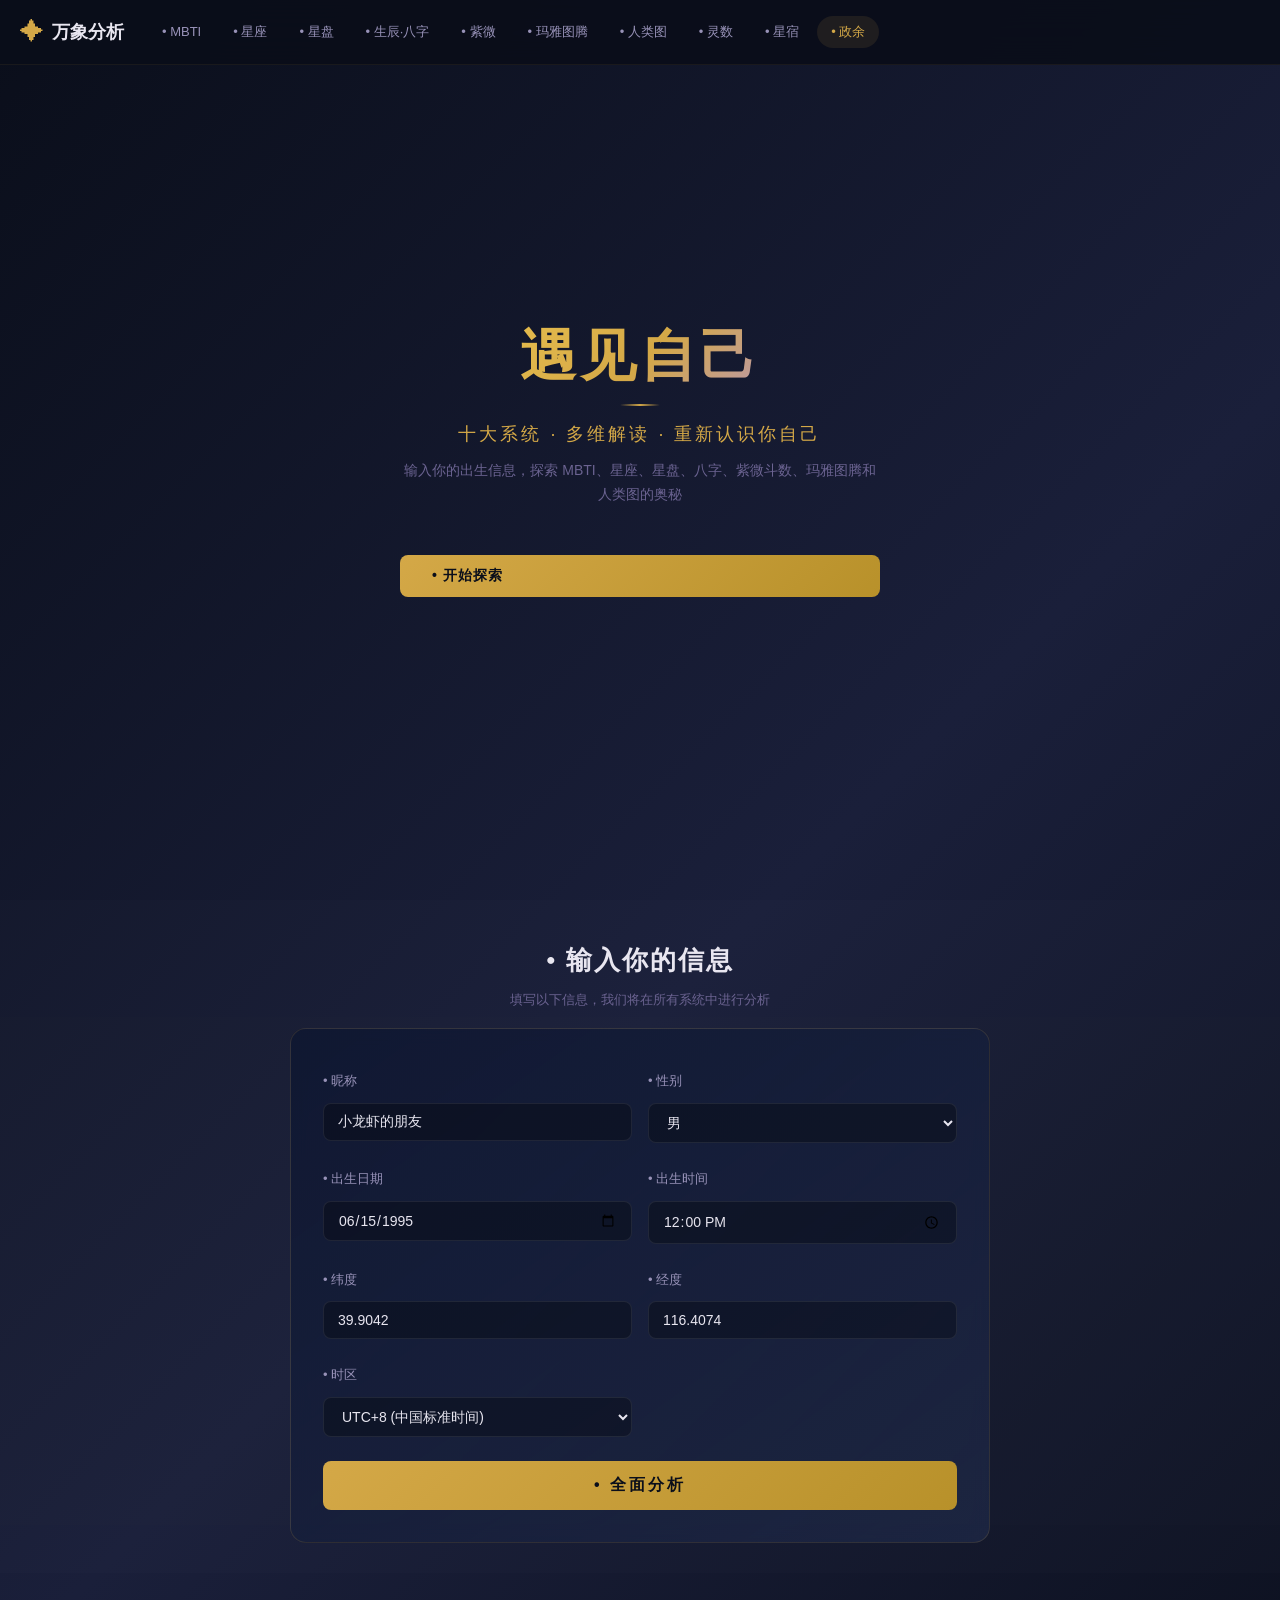
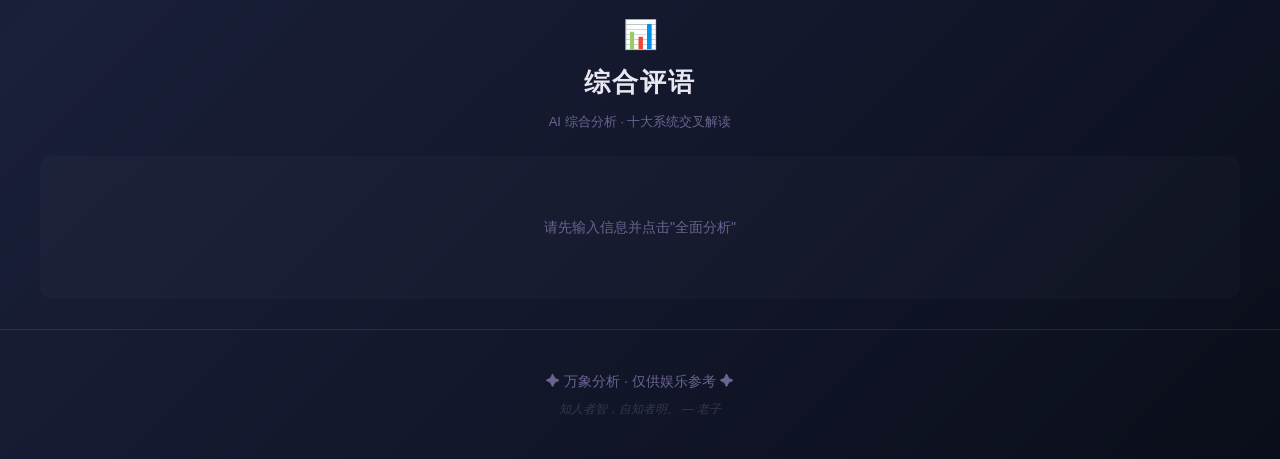
==== index.html @ 97f05d33 "fix: ziwei engine - correct an-xing algorithm with ming palace + element bureau" ====
<!DOCTYPE html>
<html lang="zh-CN">
<head>
<meta charset="UTF-8">
<meta name="viewport" content="width=device-width, initial-scale=1.0, maximum-scale=1.0, user-scalable=no">
<title>万象分析 · 测试</title>
<style>
* { margin:0; padding:0; box-sizing:border-box; }
body { background:#0a0a1a; color:#e0d5c5; font-family:sans-serif; }
h1 { color:#daa520; margin-bottom:20px; }
form { background:rgba(255,255,255,0.05); border:1px solid rgba(255,255,255,0.1); padding:30px; border-radius:12px; }
label { display:block; margin:10px 0 5px; color:#aaa; font-size:13px; }
input, select { width:100%; padding:10px; background:rgba(0,0,0,0.3); border:1px solid rgba(255,255,255,0.15); border-radius:6px; color:#e0d5c5; font-size:14px; }
button { width:100%; padding:12px; background:#daa520; color:#0a0a1a; border:none; border-radius:6px; font-size:16px; font-weight:bold; cursor:pointer; margin-top:20px; }
button:hover { background:#e6b830; }
#output { margin-top:30px; width:400px; }
.card { background:rgba(255,255,255,0.05); border:1px solid rgba(255,255,255,0.1); padding:20px; border-radius:12px; margin-bottom:12px; }
.card h3 { color:#daa520; margin-bottom:8px; }
.card p { color:#ccc; font-size:14px; line-height:1.6; }
</style>
<style>
/* ======================================
   万象分析 · Life Discovery Hub
   星际主题 · CSS
   ====================================== */

/* ----- 基础重置 & 变量 ----- */
:root {
  --bg-deep: #0a0e1a;
  --bg-card: rgba(15, 23, 49, 0.85);
  --bg-card-hover: rgba(20, 30, 60, 0.95);
  --text-primary: #e8e6f0;
  --text-secondary: #9892b8;
  --text-muted: #6b6391;
  --accent-gold: #d4a847;
  --accent-gold-glow: #f0c850;
  --accent-blue: #4a7cf7;
  --accent-purple: #8b5cf6;
  --accent-teal: #06d6a0;
  --accent-pink: #ef476f;
  --gradient-main: linear-gradient(135deg, #0a0e1a 0%, #1a1f3a 50%, #0a0e1a 100%);
  --gradient-card: linear-gradient(145deg, rgba(15,23,49,0.9), rgba(30,40,70,0.8));
  --glass-border: 1px solid rgba(212,168,71,0.15);
  --glass-shadow: 0 8px 32px rgba(0,0,0,0.4);
  --radius: 16px;
  --radius-sm: 8px;
  --transition: all 0.3s ease;
}
* { margin: 0; padding: 0; box-sizing: border-box; }
html { scroll-behavior: smooth; }
body {
  font-family: 'Noto Sans SC', sans-serif;
  background: var(--gradient-main);
  color: var(--text-primary);
  min-height: 100vh;
  line-height: 1.6;
  overflow-x: hidden;
}
h1,h2,h3,h4 { font-family: 'Noto Serif SC', serif; }
a { color: var(--accent-gold); text-decoration: none; transition: var(--transition); }
a:hover { color: var(--accent-gold-glow); }

/* ----- 星空背景 ----- */
#stars-bg {
  position: fixed; top: 0; left: 0; width: 100%; height: 100%;
  background-image:
    radial-gradient(1px 1px at 10% 20%, rgba(255,255,255,0.6), transparent),
    radial-gradient(1px 1px at 30% 60%, rgba(255,255,255,0.4), transparent),
    radial-gradient(1.5px 1.5px at 50% 10%, rgba(255,255,255,0.7), transparent),
    radial-gradient(1px 1px at 70% 40%, rgba(255,255,255,0.5), transparent),
    radial-gradient(1px 1px at 90% 80%, rgba(255,255,255,0.6), transparent),
    radial-gradient(1.5px 1.5px at 5% 90%, rgba(255,255,255,0.3), transparent),
    radial-gradient(1px 1px at 45% 70%, rgba(255,255,255,0.4), transparent),
    radial-gradient(1px 1px at 80% 15%, rgba(255,255,255,0.5), transparent),
    radial-gradient(0.8px 0.8px at 25% 85%, rgba(255,255,255,0.4), transparent),
    radial-gradient(0.8px 0.8px at 65% 50%, rgba(255,255,255,0.3), transparent),
    radial-gradient(1.2px 1.2px at 15% 40%, rgba(255,255,255,0.5), transparent),
    radial-gradient(1px 1px at 55% 30%, rgba(255,255,255,0.4), transparent),
    radial-gradient(0.8px 0.8px at 35% 55%, rgba(212,168,71,0.3), transparent),
    radial-gradient(1px 1px at 75% 75%, rgba(138,92,246,0.2), transparent),
    radial-gradient(1.5px 1.5px at 95% 5%, rgba(74,124,247,0.3), transparent);
  pointer-events: none; z-index: 0;
}

/* ----- 头部导航 ----- */
#header {
  position: fixed; top: 0; left: 0; right: 0; z-index: 1000;
  background: rgba(10,14,26,0.92);
  backdrop-filter: blur(16px); -webkit-backdrop-filter: blur(16px);
  border-bottom: 1px solid rgba(212,168,71,0.08);
  transition: var(--transition);
}
.header-inner {
  max-width: 1400px; margin: 0 auto; padding: 0 20px;
  display: flex; align-items: center; height: 64px;
  gap: 24px;
}
.logo { display: flex; align-items: center; gap: 8px; flex-shrink: 0; }
.logo-icon { font-size: 24px; color: var(--accent-gold); }
.logo-text { font-family: 'Noto Serif SC', serif; font-size: 18px; font-weight: 700; }

#main-nav { display: flex; gap: 4px; overflow-x: auto; flex: 1; scrollbar-width: none; }
#main-nav::-webkit-scrollbar { display: none; }
.nav-link {
  padding: 6px 14px; border-radius: 20px; font-size: 13px; font-weight: 500;
  white-space: nowrap; color: var(--text-secondary); transition: var(--transition); position: relative;
}
.nav-link i { margin-right: 4px; font-size: 12px; }
.nav-link:hover, .nav-link.active {
  color: var(--accent-gold); background: rgba(212,168,71,0.1);
}

#menu-toggle { display: none; background: none; border: none; color: var(--text-primary); font-size: 20px; cursor: pointer; }

/* ----- 通用区块 ----- */
.section {
  padding: 40px 20px 30px; position: relative; z-index: 1;
  width: 100%;
}
.section:nth-child(even) { background: rgba(255,255,255,0.01); }
.section-inner {
  max-width: 1400px; margin: 0 auto;
  padding: 0 20px;
}
.section-title {
  font-size: 26px; text-align: center; margin-bottom: 8px;
  color: var(--text-primary); letter-spacing: 2px; font-weight: 700;
}
.section-desc {
  text-align: center; color: var(--text-muted); font-size: 13px; margin-bottom: 18px;
}
.system-header { text-align: center; margin-bottom: 24px; }
.system-icon { font-size: 28px; display: block; margin-bottom: 4px; }

/* ----- 英雄区 ----- */
#hero {
  min-height: 100vh; display: flex; align-items: center; justify-content: center;
  position: relative; z-index: 1; padding: 100px 20px 80px;
}
.hero-content { text-align: center; max-width: 640px; }
.hero-title {
  font-size: clamp(32px, 6vw, 56px); font-weight: 800; letter-spacing: 4px;
  background: linear-gradient(135deg, #f0c850, #d4a847, #a78bfa);
  -webkit-background-clip: text; -webkit-text-fill-color: transparent;
  background-clip: text; margin-bottom: 12px; line-height: 1.2;
}
.hero-title::after {
  content: ''; display: block; width: 40px; height: 2px;
  background: linear-gradient(90deg, transparent, var(--accent-gold), transparent);
  margin: 14px auto; border-radius: 2px;
}
.hero-subtitle { font-size: clamp(14px, 2vw, 18px); color: var(--accent-gold); margin-bottom: 10px; letter-spacing: 3px; }
.hero-desc { color: var(--text-muted); font-size: 14px; margin-bottom: 28px; line-height: 1.7; max-width: 480px; margin-left: auto; margin-right: auto; }
.btn-hero {
  display: inline-flex; align-items: center; gap: 8px;
  padding: 12px 32px; border-radius: 8px;
  background: linear-gradient(135deg, var(--accent-gold), #b8912a);
  color: #0a0e1a; font-weight: 600; font-size: 14px; border: none; cursor: pointer;
  transition: all 0.25s ease; letter-spacing: 1px;
}
.btn-hero:hover { transform: translateY(-1px); box-shadow: 0 6px 20px rgba(212,168,71,0.3); }

/* ----- 表单 ----- */
.master-form {
  background: var(--gradient-card); backdrop-filter: blur(8px); -webkit-backdrop-filter: blur(8px);
  border: var(--glass-border); border-radius: var(--radius);
  padding: 32px; max-width: 700px; margin: 0 auto;
}
.form-row { display: grid; grid-template-columns: 1fr 1fr; gap: 16px; margin-bottom: 16px; }
.form-group { display: flex; flex-direction: column; gap: 6px; }
.form-group label { font-size: 13px; color: var(--text-secondary); font-weight: 500; }
.form-group label i { width: 18px; color: var(--accent-gold); }
.form-group input, .form-group select {
  padding: 10px 14px; border-radius: var(--radius-sm);
  background: rgba(0,0,0,0.3); border: 1px solid rgba(255,255,255,0.08);
  color: var(--text-primary); font-size: 14px; font-family: inherit;
  transition: var(--transition);
}
.form-group input:focus, .form-group select:focus {
  outline: none; border-color: var(--accent-gold); box-shadow: 0 0 12px rgba(212,168,71,0.15);
}
.form-group input::placeholder { color: var(--text-muted); }
.btn-submit {
  width: 100%; padding: 14px; margin-top: 8px;
  background: linear-gradient(135deg, var(--accent-gold), #b8912a);
  color: #0a0e1a; font-weight: 700; font-size: 16px; letter-spacing: 3px;
  border: none; border-radius: var(--radius-sm); cursor: pointer;
  transition: var(--transition);
}
.btn-submit:hover { transform: translateY(-2px); box-shadow: 0 8px 24px rgba(212,168,71,0.3); }

/* ----- 系统区块通用 ----- */
.system-section { display: none; }
.system-section.active { display: block; animation: fadeIn 0.6s ease; }
@keyframes fadeIn { from { opacity: 0; transform: translateY(20px); } to { opacity: 1; transform: translateY(0); } }

/* ----- 结果卡片 ----- */
.result-grid, .result-container {
  display: grid; gap: 10px;
  grid-template-columns: repeat(auto-fit, minmax(180px, 1fr));
  align-items: start;
}
.result-card {
  background: linear-gradient(145deg, rgba(18,25,50,0.9), rgba(12,18,38,0.85));
  border: 1px solid rgba(212,168,71,0.08);
  border-radius: 12px; padding: 10px;
  transition: all 0.25s ease; position: relative;
}
.result-card::before {
  content: ''; position: absolute; top: 0; left: 0; right: 0; height: 1px;
  background: linear-gradient(90deg, transparent, rgba(212,168,71,0.15), transparent);
  opacity: 0; transition: opacity 0.3s ease;
}
.result-card:hover {
  transform: translateY(-1px);
  border-color: rgba(212,168,71,0.2);
  background: linear-gradient(145deg, rgba(22,32,60,0.95), rgba(16,24,48,0.9));
  box-shadow: 0 4px 20px rgba(0,0,0,0.3);
}
.result-card:hover::before { opacity: 1; }
.result-card .card-title {
  font-size: 12px; color: var(--accent-gold); margin-bottom: 5px;
  display: flex; align-items: center; gap: 4px; font-weight: 600;
}
.result-card .card-value { font-size: 15px; font-weight: 700; margin-bottom: 4px; color: var(--text-primary); text-align: justify; }
.result-card .card-desc { color: var(--text-secondary); font-size: 11px; line-height: 1.5; text-align: justify; }
.result-card .card-tag {
  display: inline-block; padding: 1px 8px; border-radius: 4px; font-size: 10px;
  background: rgba(212,168,71,0.08); color: var(--accent-gold); margin-top: 3px;
  border: 1px solid rgba(212,168,71,0.1);
}
.placeholder-text { color: var(--text-muted); text-align: center; padding: 40px; font-size: 14px; }

/* ----- MBTI 测试界面 ----- */
.test-container {
  max-width: 600px; margin: 0 auto;
}
.progress-bar {
  display: flex; align-items: center; gap: 12px; margin-bottom: 24px;
}
.progress-fill {
  flex: 1; height: 6px; background: rgba(255,255,255,0.08); border-radius: 3px;
  position: relative; overflow: hidden;
}
.progress-fill::after {
  content: ''; position: absolute; top: 0; left: 0; height: 100%;
  width: 0%; background: linear-gradient(90deg, var(--accent-gold), var(--accent-purple));
  border-radius: 3px; transition: width 0.4s ease;
}
.progress-text { font-size: 13px; color: var(--text-muted); white-space: nowrap; width: 40px; text-align: right; }
.question-card {
  background: var(--gradient-card); border: var(--glass-border); border-radius: var(--radius);
  padding: 32px; text-align: center;
}
.question-text { font-size: 18px; line-height: 1.7; margin-bottom: 24px; }
.question-options { display: flex; justify-content: center; gap: 12px; flex-wrap: wrap; }
.opt-btn {
  padding: 10px 24px; border-radius: 50px; border: 1px solid rgba(255,255,255,0.1);
  background: rgba(0,0,0,0.2); color: var(--text-primary); font-size: 14px; cursor: pointer;
  transition: var(--transition); font-family: inherit;
}
.opt-btn i { margin-right: 6px; }
.opt-btn:hover { transform: translateY(-2px); }
.opt-btn.agree:hover { border-color: var(--accent-teal); color: var(--accent-teal); }
.opt-btn.neutral:hover { border-color: var(--accent-blue); color: var(--accent-blue); }
.opt-btn.disagree:hover { border-color: var(--accent-pink); color: var(--accent-pink); }

/* ----- 紫微斗数盘 ----- */
.ziwei-grid {
  display: grid; grid-template-columns: repeat(6, 1fr); gap: 1px;
  max-width: 100%; margin: 0 0 8px; border: 1px solid rgba(212,168,71,0.2); border-radius: 6px; overflow: hidden;
}
.ziwei-cell {
  background: rgba(0,0,0,0.3); padding: 6px 4px; min-height: 70px;
  border: 1px solid rgba(255,255,255,0.05); font-size: 11px; line-height: 1.4;
}
.ziwei-cell .palace-name { color: var(--accent-gold); font-weight: 700; display: block; margin-bottom: 2px; font-size: 11px; }
.ziwei-cell .star-name { color: var(--accent-teal); display: block; font-size: 10px; }

/* 紫微: 图表在上卡片在下 */
#ziwei-result {
  display: flex; flex-direction: column; gap: 8px;
  align-items: center;
}
#ziwei-result > * { width: 100%; }

/* ----- 玛雅更宽布局 ----- */
/* ----- 人类图 BodyGraph Canvas 容器 ----- */
#humandesign-result {
  display: flex; flex-direction: column; gap: 16px;
  align-items: center;
}
#humandesign-result > * { width: 100%; }
#humandesign-result #bodygraph-canvas {
  max-width: 480px; width: 100%;
}
#bodygraph-canvas {
  max-width: 480px; width: 100%; display: block; margin: 0 auto;
  border-radius: 12px; background: rgba(0,0,0,0.25);
  border: 1px solid rgba(212,168,71,0.1);
  padding: 8px;
}

/* ----- 星盘 Canvas 容器 ----- */
#chart-canvas { max-width: 100%; display: block; margin: 0 auto; border-radius: var(--radius); }

/* ----- 页脚 ----- */
#footer {
  text-align: center; padding: 40px 20px; border-top: var(--glass-border);
  color: var(--text-muted); font-size: 14px; position: relative; z-index: 1;
}
#footer .footer-small { font-size: 12px; margin-top: 8px; color: rgba(255,255,255,0.15); font-style: italic; }

/* ----- 响应式 ----- */
@media (max-width: 900px) {
  .form-row { grid-template-columns: 1fr; }
  #main-nav { position: fixed; top: 60px; left: 0; right: 0; background: rgba(10,14,26,0.98); padding: 12px 16px; flex-wrap: wrap; display: none; z-index: 999; }
  #main-nav.open { display: flex; }
  #menu-toggle { display: block; }
  .section { padding: 24px 12px 20px; }
  .section-title { font-size: 20px; }
  .result-grid, .result-container { grid-template-columns: repeat(auto-fit, minmax(160px, 1fr)); gap: 8px; }
  .result-card { padding: 8px; }
  .card-primary { padding: 16px 20px !important; }
  .card-primary .card-title { font-size: 15px !important; }
  #ziwei-chart .ziwei-grid { grid-template-columns: repeat(3, 1fr); }
  .hero-title { font-size: clamp(28px, 7vw, 48px); }
  #bodygraph-canvas { max-width: 320px; }
  .master-form { padding: 20px; }
  #hero { min-height: auto; padding: 80px 16px 60px; }
}
@media (max-width: 600px) {
  .section-title { font-size: 18px; }
  .section-desc { font-size: 12px; margin-bottom: 16px; }
  .system-icon { font-size: 24px; }
  .result-grid, .result-container { grid-template-columns: repeat(auto-fit, minmax(140px, 1fr)); gap: 6px; }
  .result-card { padding: 6px; }
  .result-card .card-title { font-size: 11px; }
  .result-card .card-desc { font-size: 10px; }
  .result-card .card-value { font-size: 13px; }
  .ziwei-grid { grid-template-columns: repeat(2, 1fr); }
  .ziwei-cell { min-height: 50px; padding: 4px; font-size: 10px; }
  .ziwei-cell .star-name { font-size: 9px; }
  .card-primary { padding: 14px 16px !important; }
  .card-primary .card-title { font-size: 14px !important; }
  .card-primary .card-value { font-size: 18px !important; }
  .master-form { padding: 16px; }
  #hero { padding: 70px 12px 40px; }
  .hero-title { font-size: 26px; }
  .hero-subtitle { font-size: 14px; }
  .hero-desc { font-size: 13px; }
  .btn-hero { padding: 10px 24px; font-size: 13px; }
  #main-header .header-inner { padding: 0 12px; height: 50px; }
  .logo-text { font-size: 14px; }
  .section { padding: 18px 8px 16px; }
  #bodygraph-canvas { max-width: 260px; }
  .expand-section-title { font-size: 13px; }
  #summary-result { padding: 12px !important; }
  #summary-result h3 { font-size: 16px; }
  #summary-result div { font-size: 12px; }
}
@media (max-width: 400px) {
  .result-grid, .result-container { grid-template-columns: 1fr; }
  .result-card { padding: 8px; }
  .hero-title { font-size: 22px; }
  .section-title { font-size: 16px; }
}


/* emoji fallback icons (替换 Font Awesome) */
.emoji-star:before { content: '⭐'; }
.emoji-home:before { content: '🏠'; }
.emoji-sun:before { content: '☀️'; }
.emoji-moon:before { content: '🌙'; }
.emoji-brain:before { content: '🧠'; }
.emoji-bolt:before { content: '⚡'; }
.emoji-route:before { content: '🛤️'; }
.emoji-compass:before { content: '🧭'; }
.emoji-tag:before { content: '🏷️'; }
.emoji-book:before { content: '📖'; }
.emoji-wave:before { content: '〰️'; }
.emoji-music:before { content: '🎵'; }
.emoji-question:before { content: '❓'; }
.emoji-dragon:before { content: '🐉'; }
.emoji-cube:before { content: '📦'; }
.emoji-tags:before { content: '🏷️'; }
.emoji-scale:before { content: '⚖️'; }
.emoji-up:before { content: '⬆️'; }
.emoji-heartbeat:before { content: '💓'; }
.emoji-eye:before { content: '👁️'; }
.emoji-case:before { content: '💼'; }
.emoji-heart:before { content: '❤️'; }
.emoji-bulb:before { content: '💡'; }
.emoji-warn:before { content: '⚠️'; }
.emoji-check:before { content: '✅'; }
.emoji-cross:before { content: '❌'; }
.emoji-minus:before { content: '➖'; }
.emoji-user:before { content: '👤'; }
.emoji-edit:before { content: '✏️'; }
.emoji-cal:before { content: '📅'; }
.emoji-clock:before { content: '🕐'; }
.emoji-pin:before { content: '📍'; }
.emoji-magic:before { content: '✨'; }
.emoji-gender:before { content: '⚤'; }
.emoji-globe:before { content: '🌏'; }
.emoji-down:before { content: '⬇️'; }


/* ======================================
   银河动画背景 + 展开卡片系统
   ====================================== */
#galaxy-bg {
  position: fixed; top: 0; left: 0; width: 100%; height: 100%;
  z-index: 0; display: block; pointer-events: none;
}
#stars-bg { display: none; }

/* 展开卡片系统 */


/* ----- 主卡片（系统核心卡片） ----- */
.card-primary {
  grid-column: 1 / -1 !important;
  background: linear-gradient(145deg, rgba(30,40,80,0.95), rgba(20,30,60,0.85));
  border: 1px solid rgba(212,168,71,0.3);
  padding: 20px !important;
  text-align: center;
  margin-bottom: 4px;
}
.card-primary .card-title {
  font-size: 18px !important;
  margin-bottom: 12px !important;
  justify-content: center;
}
.card-primary .card-value {
  font-size: 24px !important;
}

.expand-body {
  max-height: 0; overflow: hidden; opacity: 0;
  transition: max-height 0.4s ease, opacity 0.3s ease;
  margin-top: 0;
}
.expand-card { position: relative; }
.expand-card.expanded .expand-body {
  max-height: 2000px; opacity: 1;
  margin-top: 10px; padding-top: 10px;
  border-top: 1px solid rgba(212,168,71,0.08);
}

.expand-section-title {
  font-family: 'Noto Serif SC', serif; font-size: 15px;
  color: var(--accent-gold); margin: 12px 0 8px;
  display: flex; align-items: center; gap: 6px;
}
.expand-indicator {
  float: right; font-size: 12px; color: var(--accent-gold);
  opacity: 0.7; transition: var(--transition);
}
.expand-card.expanded .expand-indicator { transform: rotate(180deg); }



/* ----- 卡片入场动画 ----- */
@keyframes cardIn {
  from { opacity: 0; transform: translateY(8px); }
  to { opacity: 1; transform: translateY(0); }
}
.result-card { animation: cardIn 0.35s ease both; }
.result-card:nth-child(2) { animation-delay: 0.04s; }
.result-card:nth-child(3) { animation-delay: 0.08s; }
.result-card:nth-child(4) { animation-delay: 0.12s; }
.result-card:nth-child(5) { animation-delay: 0.16s; }
.result-card:nth-child(6) { animation-delay: 0.2s; }
.result-card:nth-child(7) { animation-delay: 0.24s; }
.result-card:nth-child(8) { animation-delay: 0.28s; }
.result-card:nth-child(9) { animation-delay: 0.32s; }
.result-card:nth-child(10) { animation-delay: 0.36s; }

/* ----- 卡片入场动画 ----- */
@keyframes cardIn {
  from { opacity: 0; transform: translateY(8px); }
  to { opacity: 1; transform: translateY(0); }
}
.result-card { animation: cardIn 0.35s ease both; }
.result-card:nth-child(2) { animation-delay: 0.04s; }
.result-card:nth-child(3) { animation-delay: 0.08s; }
.result-card:nth-child(4) { animation-delay: 0.12s; }
.result-card:nth-child(5) { animation-delay: 0.16s; }
.result-card:nth-child(6) { animation-delay: 0.2s; }
.result-card:nth-child(7) { animation-delay: 0.24s; }
.result-card:nth-child(8) { animation-delay: 0.28s; }
.result-card:nth-child(9) { animation-delay: 0.32s; }
.result-card:nth-child(10) { animation-delay: 0.36s; }
</style>

</head>
<body>
<canvas id="galaxy-bg"></canvas>
<div id="stars-bg"></div>
  <!-- ===== 星空粒子背景 ===== -->
  <div id="stars-bg"></div>

  <!-- ===== 顶部导航 ===== -->
  <header id="header">
    <div class="header-inner">
      <div class="logo">
        <span class="logo-icon">✦</span>
        <span class="logo-text">万象分析</span>
        
      </div>
      <nav id="main-nav">
        <a href="#mbti" class="nav-link" data-system="mbti">• MBTI</a>
        <a href="#zodiac" class="nav-link" data-system="zodiac">• 星座</a>
        <a href="#astrology" class="nav-link" data-system="astrology">• 星盘</a>
        <a href="#bazi" class="nav-link" data-system="bazi">• 生辰·八字</a>
        <a href="#ziwei" class="nav-link" data-system="ziwei">• 紫微</a>
        <a href="#mayan" class="nav-link" data-system="mayan">• 玛雅图腾</a>
        <a href="#humandesign" class="nav-link" data-system="humandesign">• 人类图</a>
      </nav>
      <button id="menu-toggle" aria-label="菜单">•</button>
    </div>
  </header>

  <!-- ===== 英雄区 ===== -->
  <section id="hero">
    <div class="hero-bg"></div>
    <div class="hero-content">
      <h1 class="hero-title">遇见自己</h1>
      <p class="hero-subtitle">十大系统 · 多维解读 · 重新认识你自己</p>
      <p class="hero-desc">输入你的出生信息，探索 MBTI、星座、星盘、八字、紫微斗数、玛雅图腾和人类图的奥秘</p>
      <button id="scroll-to-form" class="btn-hero">
        • 开始探索
      </button>
    </div>
  </section>

  <!-- ===== 统一输入表单 ===== -->
  <section id="form-section" class="section">
    <div class="section-inner">
      <h2 class="section-title">• 输入你的信息</h2>
      <p class="section-desc">填写以下信息，我们将在所有系统中进行分析</p>
      <form id="master-form" class="master-form">
        <div class="form-row">
          <div class="form-group">
            <label for="user-name">• 昵称</label>
            <input type="text" id="user-name" placeholder="你的名字或昵称" value="小龙虾的朋友" required>
          </div>
          <div class="form-group">
            <label for="user-gender">• 性别</label>
            <select id="user-gender">
              <option value="male">男</option>
              <option value="female">女</option>
              <option value="other">其他</option>
            </select>
          </div>
        </div>
        <div class="form-row">
          <div class="form-group">
            <label for="user-birthdate">• 出生日期</label>
            <input type="date" id="user-birthdate" value="1995-06-15">
          </div>
          <div class="form-group">
            <label for="user-birthtime">• 出生时间</label>
            <input type="time" id="user-birthtime" value="12:00">
          </div>
        </div>
        <div class="form-row">
          <div class="form-group">
            <label for="user-lat">• 纬度</label>
            <input type="number" id="user-lat" placeholder="如: 39.9042" step="0.0001" value="39.9042">
          </div>
          <div class="form-group">
            <label for="user-lng">• 经度</label>
            <input type="number" id="user-lng" placeholder="如: 116.4074" step="0.0001" value="116.4074">
          </div>
          <div class="form-group">
            <label for="user-timezone">• 时区</label>
            <select id="user-timezone">
              <option value="8">UTC+8 (中国标准时间)</option>
              <option value="9">UTC+9</option>
              <option value="7">UTC+7</option>
              <option value="0">UTC+0</option>
              <option value="-5">UTC-5</option>
              <option value="-8">UTC-8</option>
            </select>
          </div>
        </div>
        <button type="submit" class="btn-submit">
          • 全面分析
        </button>
      </form>
    </div>
  </section>

  <!-- ===== MBTI 系统 ===== -->
  <section id="mbti" class="section system-section" data-system="mbti">
    <div class="section-inner">
      <div class="system-header">
        <span class="system-icon">🧠</span>
        <h2 class="section-title">MBTI 人格类型</h2>
        <p class="section-desc">Myers-Briggs Type Indicator · 16种人格类型深度分析</p>
      </div>
      <div id="mbti-test" class="test-container">
        <div id="mbti-progress" class="progress-bar">
          <div class="progress-fill"></div>
          <span class="progress-text">0/20</span>
        </div>
        <div id="mbti-question" class="question-card">
          <p class="question-text">加载中...</p>
          <div class="question-options">
            <button class="opt-btn agree" data-value="1">• 是</button>
            <button class="opt-btn neutral" data-value="0">• 中立</button>
            <button class="opt-btn disagree" data-value="-1">• 否</button>
          </div>
        </div>
        <div id="mbti-result" class="result-container" style="display:none">
          <!-- result filled by JS -->
        </div>
      </div>
    </div>
  </section>

  <!-- ===== 星座系统 ===== -->
  <section id="zodiac" class="section system-section" data-system="zodiac">
    <div class="section-inner">
      <div class="system-header">
        <span class="system-icon">♈</span>
        <h2 class="section-title">星座分析</h2>
        <p class="section-desc">西方星座 · 太阳星座 · 上升星座 · 月亮星座</p>
      </div>
      <div id="zodiac-result" class="result-grid"></div>
    </div>
  </section>

  <!-- ===== 星盘系统 ===== -->
  <section id="astrology" class="section system-section" data-system="astrology">
    <div class="section-inner">
      <div class="system-header">
        <span class="system-icon">🌞</span>
        <h2 class="section-title">星盘解读</h2>
        <p class="section-desc">出生星盘 · 行星位置 · 宫位系统 · 相位分析</p>
      </div>
      <div id="astrology-result">
        <canvas id="chart-canvas"></canvas>
        <div id="chart-data" class="result-grid"></div>
      </div>
    </div>
  </section>

  <!-- ===== 生辰·八字系统 ===== -->
  <section id="bazi" class="section system-section" data-system="bazi">
    <div class="section-inner">
      <div class="system-header">
        <span class="system-icon">☯</span>
        <h2 class="section-title">生辰 · 八字</h2>
        <p class="section-desc">中国传统命理学 · 四柱八字 · 五行分析</p>
      </div>
      <div id="bazi-result" class="result-container"></div>
    </div>
  </section>

  <!-- ===== 紫微斗数系统 ===== -->
  <section id="ziwei" class="section system-section" data-system="ziwei">
    <div class="section-inner">
      <div class="system-header">
        <span class="system-icon">⭐</span>
        <h2 class="section-title">紫微斗数</h2>
        <p class="section-desc">紫微斗数 · 命盘十二宫 · 主星辅星 · 四化飞星</p>
      </div>
      <div id="ziwei-result" class="result-container">
        <div id="ziwei-chart" class="ziwei-grid"></div>
        <div id="ziwei-analysis" class="result-grid"></div>
        <div id="ziwei-palaces"></div>
      </div>
    </div>
  </section>

  <!-- ===== 玛雅图腾系统 ===== -->
  <section id="mayan" class="section system-section" data-system="mayan">
    <div class="section-inner">
      <div class="system-header">
        <span class="system-icon">🌙</span>
        <h2 class="section-title">玛雅图腾</h2>
        <p class="section-desc">卓尔金历 · 20图腾 · 13银河音阶 · 内在神殿</p>
      </div>
      <div id="mayan-result" class="result-container"></div>
    </div>
  </section>

  <!-- ===== 人类图系统 ===== -->
  <section id="humandesign" class="section system-section" data-system="humandesign">
    <div class="section-inner">
      <div class="system-header">
        <span class="system-icon">🧬</span>
        <h2 class="section-title">人类图</h2>
        <p class="section-desc">Human Design · 能量类型 · 人生策略 · 内在权威 · 轮回交叉</p>
      </div>
      <div id="humandesign-result" class="result-container">
        <canvas id="bodygraph-canvas" width="500" height="580"></canvas>
        <div id="humandesign-analysis" class="result-grid"></div>
      </div>
    </div>
  </section>


  <section id="numerology" class="section system-section" data-system="numerology"><div class="section-inner"><div class="system-header"><span class="system-icon">🔢</span><h2 class="section-title">灵数 · 生命数字</h2><p class="section-desc">Numerology</p></div><div id="numerology-result" class="result-grid"></div></div></section>
  <section id="lunarmansion" class="section system-section" data-system="lunarmansion"><div class="section-inner"><div class="system-header"><span class="system-icon">🌙</span><h2 class="section-title">星宿 · 二十八宿</h2><p class="section-desc">Lunar Mansions</p></div><div id="lunarmansion-result" class="result-grid"></div></div></section>
  <section id="zhengyu" class="section system-section" data-system="zhengyu"><div class="section-inner"><div class="system-header"><span class="system-icon">⚖️</span><h2 class="section-title">政余 · 政余星命</h2><p class="section-desc">ZhengYu</p></div><div id="zhengyu-result" class="result-grid"></div></div></section>

  <!-- ===== 综合报告 ===== -->
  <section id="summary" class="section">
    <div class="section-inner">
      <div class="system-header">
        <span class="system-icon">📊</span>
        <h2 class="section-title">综合评语</h2>
        <p class="section-desc">AI 综合分析 · 十大系统交叉解读</p>
      </div>
      <div id="summary-result" style="background:rgba(255,255,255,0.02); border-radius:12px; padding:20px;">
        <p class="placeholder-text">请先输入信息并点击"全面分析"</p>
      </div>
    </div>
  </section>

  <!-- ===== 页脚 ===== -->
  <footer id="footer">
    <p>✦ 万象分析 · 仅供娱乐参考 ✦</p>
    <p class="footer-small">知人者智，自知者明。 — 老子</p>
  </footer>

  <!-- Scripts — 用 try-catch 包装，单个文件报错不影响整体 -->
  
  
  
  
  
  
  
  
  
  <!-- app.js 最后加载，做好防护 -->
  
<script>
// DOM 辅助函数（必须在所有系统前定义）
function $(id) { return document.querySelector(id); }
function $$(sel) { return document.querySelectorAll(sel); }

console.log("SCRIPT STARTED");
// ===== js/systems/astronomy.js =====
/* ======================================
   天文学辅助库 · Astronomy Utils
   用于星盘、八字等系统的历法计算
   ====================================== */

const Astronomy = {
  // 儒略日计算
  julianDay: function(year, month, day, hour=12) {
    if (month <= 2) { year--; month += 12; }
    const A = Math.floor(year / 100);
    const B = 2 - A + Math.floor(A / 4);
    const JD = Math.floor(365.25 * (year + 4716)) + Math.floor(30.6001 * (month + 1))
             + day + hour/24 + B - 1524.5;
    return JD;
  },

  // 计算太阳黄经（简化版）
  solarLongitude: function(jd) {
    const T = (jd - 2451545.0) / 36525;
    const L0 = 280.46646 + 36000.76983 * T + 0.0003032 * T * T;
    const M = 357.52911 + 35999.05029 * T - 0.0001537 * T * T;
    const C = (1.914602 - 0.004817 * T - 0.000014 * T * T) * Math.sin(M * Math.PI / 180)
            + (0.019993 - 0.000101 * T) * Math.sin(2 * M * Math.PI / 180)
            + 0.000289 * Math.sin(3 * M * Math.PI / 180);
    let lambda = L0 + C;
    return ((lambda % 360) + 360) % 360;
  },

  // 确定节气（简化版，返回节气索引 0-23）
  solarTerm: function(year, month, day) {
    const terms = [
      '春分','清明','谷雨','立夏','小满','芒种',
      '夏至','小暑','大暑','立秋','处暑','白露',
      '秋分','寒露','霜降','立冬','小雪','大雪',
      '冬至','小寒','大寒','立春','雨水','惊蛰'
    ];
    const jd = this.julianDay(year, month, day);
    const sl = this.solarLongitude(jd);
    const idx = Math.floor(sl / 15);
    return { index: idx % 24, name: terms[idx % 24], longitude: sl };
  },

  // 获取中国年份干支（天干地支）
  chineseYearGanzhi: function(year) {
    const tiangan = ['甲','乙','丙','丁','戊','己','庚','辛','壬','癸'];
    const dizhi   = ['子','丑','寅','卯','辰','巳','午','未','申','酉','戌','亥'];
    return {
      gan: tiangan[(year - 4) % 10],
      zhi: dizhi[(year - 4) % 12],
      full: tiangan[(year - 4) % 10] + dizhi[(year - 4) % 12]
    };
  },

  // 月柱计算（基于年干 + 月份）
  monthGanzhi: function(yearGan, monthNum) {
    const tiangan = ['甲','乙','丙','丁','戊','己','庚','辛','壬','癸'];
    const dizhi   = ['寅','卯','辰','巳','午','未','申','酉','戌','亥','子','丑'];
    // 年干 -> 月干起始
    const ganStart = [2, 4, 6, 8, 0]; // 甲乙丙丁戊
    const startIdx = ganStart[yearGan % 5];
    const ganIdx = (startIdx + monthNum - 1) % 10;
    return { gan: tiangan[ganIdx], zhi: dizhi[monthNum - 1], full: tiangan[ganIdx] + dizhi[monthNum - 1] };
  },

  // 日柱计算（基于儒略日）
  dayGanzhi: function(jd) {
    const tiangan = ['甲','乙','丙','丁','戊','己','庚','辛','壬','癸'];
    const dizhi   = ['子','丑','寅','卯','辰','巳','午','未','申','酉','戌','亥'];
    const ganIdx = ((Math.floor(jd + 0.5) + 49) % 60) % 10;
    const zhiIdx = ((Math.floor(jd + 0.5) + 49) % 60) % 12;
    return { gan: tiangan[ganIdx], zhi: dizhi[zhiIdx], full: tiangan[ganIdx] + dizhi[zhiIdx] };
  },

  // 时柱计算（基于日干 + 时辰）
  hourGanzhi: function(dayGan, hour) {
    const tiangan = ['甲','乙','丙','丁','戊','己','庚','辛','壬','癸'];
    const dizhi   = ['子','丑','寅','卯','辰','巳','午','未','申','酉','戌','亥'];
    const hourIdx = Math.floor((hour + 1) / 2) % 12; // 23-1=子, 1-3=丑...
    const startGan = (dayGan % 5) * 2;
    const ganIdx = (startGan + hourIdx) % 10;
    return { gan: tiangan[ganIdx], zhi: dizhi[hourIdx], full: tiangan[ganIdx] + dizhi[hourIdx] };
  },

  // 八字（四柱）
  bazi: function(year, month, day, hour, timezone=8) {
    const utcHour = hour - timezone;
    const adjustedJD = this.julianDay(year, month, day, utcHour);
    
    const yearGanZhi = this.chineseYearGanzhi(year);
    const yearGanIndex = ['甲','乙','丙','丁','戊','己','庚','辛','壬','癸'].indexOf(yearGanZhi.gan);
    
    // 农历月份近似（基于节气）
    const term = this.solarTerm(year, month, day);
    // 节气索引0=春分, 21=立春。月柱以立春为正月（寅月）
    // 将索引偏移+3使立春(21)→24%24=0→月份1
    let lunarMonth = Math.floor(((term.index + 3) % 24) / 2) + 1;
    // 如果是立春之前（索引<21），年柱用上一年
    let actualYear = year;
    let actualYearGZ = yearGanZhi;
    if (month < 2 || (month === 2 && day < 4)) {
      actualYear = year - 1;
      actualYearGZ = this.chineseYearGanzhi(actualYear);
    }
    
    const monthGZ = this.monthGanzhi(
      ['甲','乙','丙','丁','戊','己','庚','辛','壬','癸'].indexOf(actualYearGZ.gan),
      lunarMonth
    );
    const dayGZ = this.dayGanzhi(adjustedJD);
    const hourGZ = this.hourGanzhi(
      ['甲','乙','丙','丁','戊','己','庚','辛','壬','癸'].indexOf(dayGZ.gan),
      hour
    );
    
    return { year: actualYearGZ, month: monthGZ, day: dayGZ, hour: hourGZ };
  },

  // 生肖
  chineseZodiac: function(year) {
    const animals = ['鼠','牛','虎','兔','龙','蛇','马','羊','猴','鸡','狗','猪'];
    const elements = ['金','水','木','火','土'];
    const idx = (year - 4) % 12;
    const elemIdx = Math.floor(((year - 4) % 10) / 2);
    return { animal: animals[idx], element: elements[elemIdx] };
  },

  // 西方星座
  westernZodiac: function(month, day) {
    const signs = [
      { name:'摩羯座', symbol:'♑', date:'12/22-1/19', element:'土', quality:'开创', ruler:'土星' },
      { name:'水瓶座', symbol:'♒', date:'1/20-2/18', element:'风', quality:'固定', ruler:'天王星' },
      { name:'双鱼座', symbol:'♓', date:'2/19-3/20', element:'水', quality:'变动', ruler:'海王星' },
      { name:'白羊座', symbol:'♈', date:'3/21-4/19', element:'火', quality:'开创', ruler:'火星' },
      { name:'金牛座', symbol:'♉', date:'4/20-5/20', element:'土', quality:'固定', ruler:'金星' },
      { name:'双子座', symbol:'♊', date:'5/21-6/20', element:'风', quality:'变动', ruler:'水星' },
      { name:'巨蟹座', symbol:'♋', date:'6/21-7/22', element:'水', quality:'开创', ruler:'月亮' },
      { name:'狮子座', symbol:'♌', date:'7/23-8/22', element:'火', quality:'固定', ruler:'太阳' },
      { name:'处女座', symbol:'♍', date:'8/23-9/22', element:'土', quality:'变动', ruler:'水星' },
      { name:'天秤座', symbol:'♎', date:'9/23-10/22', element:'风', quality:'开创', ruler:'金星' },
      { name:'天蝎座', symbol:'♏', date:'10/23-11/21', element:'水', quality:'固定', ruler:'冥王星' },
      { name:'射手座', symbol:'♐', date:'11/22-12/21', element:'火', quality:'变动', ruler:'木星' }
    ];
    const cutoff = [20, 19, 21, 20, 21, 21, 23, 23, 23, 23, 22, 22];
    // 当天数 < 该月界限日 → 沿用上月星座；否则进入本月星座
    const idx = (day < cutoff[month-1]) ? month - 1 : month % 12;
    return signs[idx];
  },

  // 行星近似位置（简化版，用于星盘）
  planetPositions: function(jd) {
    const T = (jd - 2451545.0) / 36525;
    // 简化版行星黄经
    const planets = [
      { name:'太阳', symbol:'☉', degree: ((280.46646 + 36000.76983*T) % 360 + 360) % 360 },
      { name:'月亮', symbol:'☽', degree: ((218.3165 + 481267.8813*T) % 360 + 360) % 360 },
      { name:'水星', symbol:'☿', degree: ((252.2509 + 538101.6286*T) % 360 + 360) % 360 },
      { name:'金星', symbol:'♀', degree: ((181.9798 + 58517.8157*T) % 360 + 360) % 360 },
      { name:'火星', symbol:'♂', degree: ((355.4530 + 19140.3027*T) % 360 + 360) % 360 },
      { name:'木星', symbol:'♃', degree: ((34.3515 + 3034.9057*T) % 360 + 360) % 360 },
      { name:'土星', symbol:'♄', degree: ((50.0774 + 1222.1138*T) % 360 + 360) % 360 },
      { name:'天王星', symbol:'♅', degree: ((314.0550 + 428.4668*T) % 360 + 360) % 360 },
      { name:'海王星', symbol:'♆', degree: ((304.3486 + 218.4864*T) % 360 + 360) % 360 },
      { name:'冥王星', symbol:'♇', degree: ((238.9293 + 145.2078*T) % 360 + 360) % 360 }
    ];
    
    // 计算星座位置
    const zodiacSigns = ['白羊','金牛','双子','巨蟹','狮子','处女','天秤','天蝎','射手','摩羯','水瓶','双鱼'];
    return planets.map(p => {
      const deg = p.degree % 360;
      const signIdx = Math.floor(deg / 30);
      const posInSign = deg % 30;
      return {
        ...p,
        degree: deg.toFixed(2),
        sign: zodiacSigns[signIdx],
        position: `${zodiacSigns[signIdx]} ${posInSign.toFixed(1)}°`
      };
    });
  },

  // 玛雅卓尔金历
  mayanTzolkin: function(jd) {
    // Dreamspell历：1987年7月26日=JD2447005=KIN1
    const offset = 2447005;
    var tzolkinDay = (Math.floor(jd + 0.5) - offset) % 260;
    if (tzolkinDay < 0) tzolkinDay += 260;
    
    const tones = [
      { num: 1, name: '磁性的', action: '吸引', power: '合一' },
      { num: 2, name: '月亮的', action: '挑战', power: '极性' },
      { num: 3, name: '电力的', action: '服务', power: '连结' },
      { num: 4, name: '自我存在的', action: '定义', power: '形式' },
      { num: 5, name: '超频的', action: '放射', power: '显化' },
      { num: 6, name: '韵律的', action: '组织', power: '平等' },
      { num: 7, name: '共振的', action: '启发', power: '通道' },
      { num: 8, name: '银河的', action: '整合', power: '和谐' },
      { num: 9, name: '太阳的', action: '意图', power: '脉动' },
      { num: 10, name: '行星的', action: '显化', power: '完美' },
      { num: 11, name: '光谱的', action: '解放', power: '消解' },
      { num: 12, name: '水晶的', action: '奉献', power: '普世' },
      { num: 13, name: '宇宙的', action: '超越', power: '存在' }
    ];
    
    const glyphs = [
      { num: 1, name:'红龙', keyword:'诞生', color:'红' },
      { num: 2, name:'白风', keyword:'沟通', color:'白' },
      { num: 3, name:'蓝夜', keyword:'梦境', color:'蓝' },
      { num: 4, name:'黄种子', keyword:'开花', color:'黄' },
      { num: 5, name:'红蛇', keyword:'生存', color:'红' },
      { num: 6, name:'白世界桥', keyword:'死亡', color:'白' },
      { num: 7, name:'蓝手', keyword:'疗愈', color:'蓝' },
      { num: 8, name:'黄星星', keyword:'优雅', color:'黄' },
      { num: 9, name:'红月', keyword:'净化', color:'红' },
      { num: 10, name:'白狗', keyword:'忠诚', color:'白' },
      { num: 11, name:'蓝猴', keyword:'魔法', color:'蓝' },
      { num: 12, name:'黄人', keyword:'自由意志', color:'黄' },
      { num: 13, name:'红天行者', keyword:'探索', color:'红' },
      { num: 14, name:'白巫师', keyword:'永恒', color:'白' },
      { num: 15, name:'蓝鹰', keyword:'洞见', color:'蓝' },
      { num: 16, name:'黄战士', keyword:'追问', color:'黄' },
      { num: 17, name:'红地球', keyword:'导航', color:'红' },
      { num: 18, name:'白镜子', keyword:'反射', color:'白' },
      { num: 19, name:'蓝风暴', keyword:'催化', color:'蓝' },
      { num: 20, name:'黄太阳', keyword:'开悟', color:'黄' }
    ];
    
    const toneIdx = tzolkinDay % 13;
    const glyphIdx = tzolkinDay % 20;
    
    return {
      kin: tzolkinDay + 1,
      tone: tones[toneIdx],
      glyph: glyphs[glyphIdx],
      fullName: `${tones[toneIdx].name}的${glyphs[glyphIdx].name}`,
      galacticSignature: `${tones[toneIdx].num}·${glyphs[glyphIdx].color}${glyphs[glyphIdx].name}`
    };
  }
};


// ===== js/systems/mbti-data.js =====
/* ======================================
   MBTI 测试数据与类型分析
   ====================================== */

const MBTIData = {
  questions: [
    // E/I (外向/内向) - 5题
    { id:1, text:"聚会时你更喜欢和人聊天而不是安静待着", dim:'EI', dir:1 },
    { id:2, text:"独处太久会让你感觉精力耗尽", dim:'EI', dir:1 },
    { id:3, text:"你更喜欢和一两个密友深入交流而不是一大群人", dim:'EI', dir:-1 },
    { id:4, text:"你经常是主动开启话题的那个人", dim:'EI', dir:1 },
    { id:5, text:"你的社交圈子很广，认识很多人", dim:'EI', dir:1 },
    // S/N (实感/直觉) - 5题
    { id:6, text:"你更关注事物「是什么」而非「可能是什么」", dim:'SN', dir:-1 },
    { id:7, text:"你经常陷入天马行空的想象中", dim:'SN', dir:1 },
    { id:8, text:"你更喜欢具体明确的任务说明而非开放性的创意任务", dim:'SN', dir:-1 },
    { id:9, text:"你对抽象概念和哲学问题很感兴趣", dim:'SN', dir:1 },
    { id:10, text:"你更相信眼见为实的经验而非直觉", dim:'SN', dir:-1 },
    // T/F (思考/情感) - 5题
    { id:11, text:"做决定时你更依赖逻辑分析而非个人感受", dim:'TF', dir:1 },
    { id:12, text:"你很容易察言观色，感受到别人的情绪", dim:'TF', dir:-1 },
    { id:13, text:"你觉得公平比和睦更重要", dim:'TF', dir:1 },
    { id:14, text:"你常常因为别人的故事而感动落泪", dim:'TF', dir:-1 },
    { id:15, text:"批评别人时你更看重说真话而非考虑对方感受", dim:'TF', dir:1 },
    // J/P (判断/感知) - 5题
    { id:16, text:"你习惯提前制定详细的计划", dim:'JP', dir:1 },
    { id:17, text:"你的生活方式比较随性，不喜欢被时间表束缚", dim:'JP', dir:-1 },
    { id:18, text:"做完决定后你很少会反悔", dim:'JP', dir:1 },
    { id:19, text:"你喜欢留出弹性空间而不是把日程排满", dim:'JP', dir:-1 },
    { id:20, text:"你更喜欢事情有明确的结论和结果", dim:'JP', dir:1 }
  ],

  types: {
    'INTJ': {
      name:'建筑师', en:'Architect', desc:'富有想象力和战略性的思想家，一切皆在计划之中。',
      strengths:'独立自主、远见卓识、高度自信、善于分析',
      weaknesses:'过于挑剔、不善情感表达、固执己见、社交冷淡',
      career:'科学家、工程师、战略顾问、建筑师、程序员',
      love:'追求精神共鸣，需要深度理解和思想层面的一致性',
      advice:'学会欣赏当下，不要为了完美而错过美好的可能性',
      color:'#6366f1'
    },
    'INTP': {
      name:'逻辑学家', en:'Logician', desc:'具有创造力的发明家，对知识有着永不满足的渴望。',
      strengths:'分析力强、创造力丰富、客观理性、思维开阔',
      weaknesses:'社交障碍、完美主义、过于理论化、情感疏离',
      career:'学者、研究员、程序员、数据分析师、发明家',
      love:'喜欢智识型伴侣，对无意义的闲聊感到厌倦',
      advice:'理论与实践需要平衡，偶尔走出脑海，体验真实世界',
      color:'#8b5cf6'
    },
    'ENTJ': {
      name:'指挥官', en:'Commander', desc:'大胆、富有想象力且意志强大的领导者，总能找到或创造解决方案。',
      strengths:'领导力强、高度自信、战略思维、执行力强',
      weaknesses:'专横跋扈、缺乏耐心、情感迟钝、苛求完美',
      career:'CEO、项目经理、律师、企业家、管理顾问',
      love:'寻找能与自己匹敌的伴侣，喜欢直接的沟通方式',
      advice:'软实力同样重要，学会倾听和共情会让你的领导力更卓越',
      color:'#dc2626'
    },
    'ENTP': {
      name:'辩手', en:'Debater', desc:'聪明好奇的思想者，不会放弃任何智力挑战。',
      strengths:'机智幽默、创新思维、善于辩论、适应力强',
      weaknesses:'好胜心强、不够专注、不切实际、敏感度低',
      career:'创业者、营销策划、律师、记者、产品经理',
      love:'喜欢刺激的智力火花碰撞，需要自由不能被束缚',
      advice:'选定一个方向深耕下去，深度和广度同样重要',
      color:'#f97316'
    },
    'INFJ': {
      name:'提倡者', en:'Advocate', desc:'安静而神秘，同时鼓舞人心且不知疲倦的理想主义者。',
      strengths:'洞察力强、理想主义、善解人意、坚定有信念',
      weaknesses:'过于理想化、容易倦怠、对自己太苛刻、过于私密',
      career:'心理咨询师、作家、教师、人力资源、设计师',
      love:'追求灵魂伴侣，渴望深度的情感连接和精神共鸣',
      advice:'保护好你的能量，学会适度放手，不需要拯救所有人',
      color:'#a21caf'
    },
    'INFP': {
      name:'调停者', en:'Mediator', desc:'诗意、善良的利他主义者，总是热情地为正义事业而战。',
      strengths:'共情力强、创意丰富、热爱和谐、忠于价值观',
      weaknesses:'过于理想化、自我批判、情感脆弱、不善计划',
      career:'作家、心理咨询师、设计师、音乐人、公益从业者',
      love:'追求浪漫深刻的爱情，相信灵魂的共鸣',
      advice:'你的敏感是天赋而非弱点，学会用它创造而非承受',
      color:'#ec4899'
    },
    'ENFJ': {
      name:'主人公', en:'Protagonist', desc:'富有魅力且鼓舞人心的天生领导者，能照亮听众的生活。',
      strengths:'感染力强、有责任感、善解人意、组织力强',
      weaknesses:'过度付出、容易受伤、难以拒绝、追求认可',
      career:'教师、培训师、人力资源、公关、政治人物',
      love:'给予型爱人，会全心全意支持伴侣的成长',
      advice:'记得照顾好自己，你的能量需要定期充电',
      color:'#e11d48'
    },
    'ENFP': {
      name:'竞选者', en:'Campaigner', desc:'富有自由精神且热情洋溢的社会活动家，总能找到快乐所在。',
      strengths:'热情洋溢、创意无限、人缘好、好奇心强',
      weaknesses:'容易分心、过于敏感、执行力弱、缺乏条理',
      career:'记者、设计师、演员、心理咨询师、品牌策划',
      love:'浪漫主义诗人，追求充满激情和可能性的关系',
      advice:'把创意的种子种进现实的土壤里，你会惊喜',
      color:'#f59e0b'
    },
    'ISTJ': {
      name:'物流师', en:'Logistician', desc:'实际且注重事实的人，可靠性不容怀疑。',
      strengths:'责任心强、稳重可靠、条理清晰、忠诚踏实',
      weaknesses:'固执保守、不善变通、情感内敛、刻板严肃',
      career:'会计师、审计师、法官、军人、银行从业者',
      love:'用行动表达爱意，承诺对他们是神圣的',
      advice:'偶尔打破常规，新的体验会带来意想不到的成长',
      color:'#1e40af'
    },
    'ISFJ': {
      name:'守卫者', en:'Defender', desc:'非常专注且温暖的守护者，时刻准备保护所爱之人。',
      strengths:'温暖体贴、责任心强、细致耐心、忠诚可靠',
      weaknesses:'过于自我牺牲、害怕改变、压抑感受、过度担忧',
      career:'护士、教师、行政主管、社会工作者、图书馆员',
      love:'细腻温柔的爱人，用点滴关怀编织温暖的关系',
      advice:'你值得被同样对待，学会表达自己的需求',
      color:'#0d9488'
    },
    'ESTJ': {
      name:'总经理', en:'Executive', desc:'出色的管理者，在管理事物和人员方面无与伦比。',
      strengths:'组织力强、执行力高、正直可靠、务实高效',
      weaknesses:'固执专断、过于强势、难以放松、情感迟钝',
      career:'管理者、法官、军官、项目经理、银行家',
      love:'传统而忠诚，认为责任是爱情的重要组成部分',
      advice:'柔软不等于软弱，学会在刚硬中保留温柔的余地',
      color:'#059669'
    },
    'ESFJ': {
      name:'执政官', en:'Consul', desc:'极受欢迎且富有同情心的人，总是热情地帮助他人。',
      strengths:'热心肠、责任心强、善于合作、实际可靠',
      weaknesses:'过于在意他人看法、不愿改变、容易被利用、依赖认可',
      career:'教师、护士、人力资源、公关、社区工作者',
      love:'渴望传统稳定的关系，喜欢被需要和被感激',
      advice:'你的善良是礼物但不是义务，学会说"不"',
      color:'#0891b2'
    },
    'ISTP': {
      name:'鉴赏家', en:'Virtuoso', desc:'大胆而实际的实干家，擅长使用各种形式的工具。',
      strengths:'动手能力强、冷静理性、观察力敏锐、独立灵活',
      weaknesses:'难以投入感情、过于追求刺激、不擅规划、不善表达',
      career:'工程师、程序开发者、飞行员、法医、运动员',
      love:'喜欢一起做事的伴侣，行动比言语更能表达爱意',
      advice:'别忘了处理情绪也是需要练习的技能',
      color:'#65a30d'
    },
    'ISFP': {
      name:'探险家', en:'Adventurer', desc:'灵活有魅力的艺术家，时刻准备体验新鲜事物。',
      strengths:'艺术天赋、敏感细腻、友善随和、热爱自然',
      weaknesses:'过于内敛、容易焦虑、缺乏规划、不敢冲突',
      career:'设计师、摄影师、插画师、舞蹈家、花艺师',
      love:'敏感而深情的爱人，用美和感受来交流',
      advice:'你的声音值得被听见，不要害怕展现真实的自己',
      color:'#d97706'
    },
    'ESTP': {
      name:'企业家', en:'Entrepreneur', desc:'聪明、精力充沛且感知敏锐的人，真正享受冒险和风险。',
      strengths:'行动力强、机智灵活、善于社交、适应力强',
      weaknesses:'缺乏耐心、风险偏好过高、不够敏感、不拘小节',
      career:'创业者、销售经理、运动员、侦探、投资人',
      love:'喜欢刺激有趣的伴侣关系，需要空间和自由',
      advice:'慢下来思考长期后果，不是所有冒险都值得尝试',
      color:'#ca8a04'
    },
    'ESFP': {
      name:'表演者', en:'Entertainer', desc:'天生的表演者，热爱在聚光灯下，让周围充满欢乐。',
      strengths:'积极乐观、善于社交、感染力强、应变力好',
      weaknesses:'容易分心、过于敏感、不善规划、容易冲动',
      career:'演员、主持人、销售、导游、活动策划',
      love:'热情洋溢的爱人，把关系变成一场精彩的冒险',
      advice:'深度与广度同样重要，花时间独处也是成长',
      color:'#f43f5e'
    }
  },

  analyze: function(scores) {
    const EI = scores.EI >= 0 ? 'E' : 'I';
    const SN = scores.SN >= 0 ? 'N' : 'S';
    const TF = scores.TF >= 0 ? 'T' : 'F';
    const JP = scores.JP >= 0 ? 'J' : 'P';
    const type = EI + SN + TF + JP;
    const data = this.types[type];
    return {
      type: type,
      scores: scores,
      dimensions: [
        { name:'外向(E)/内向(I)', value: scores.EI, label: scores.EI >= 0 ? '外向' : '内向', pct: Math.round(Math.abs(scores.EI)/5*100) },
        { name:'直觉(N)/实感(S)', value: scores.SN, label: scores.SN >= 0 ? '直觉' : '实感', pct: Math.round(Math.abs(scores.SN)/5*100) },
        { name:'思考(T)/情感(F)', value: scores.TF, label: scores.TF >= 0 ? '思考' : '情感', pct: Math.round(Math.abs(scores.TF)/5*100) },
        { name:'判断(J)/感知(P)', value: scores.JP, label: scores.JP >= 0 ? '判断' : '感知', pct: Math.round(Math.abs(scores.JP)/5*100) }
      ],
      data: data
    };
  }
};


// ===== js/systems/zodiac-data.js =====
/* ======================================
   星座深度分析数据
   ====================================== */

const ZodiacData = {
  all: {
    '摩羯座': {
      symbol:'♑', emoji:'🐐', dates:'12/22-1/19',
      element:'土', quality:'开创', ruler:'土星',
      personality:'脚踏实地、责任心强、有野心、自律严谨、耐心坚韧。摩羯座是天生的实干家，习惯用努力换结果。',
      strength:'高度自律、目标感强、组织力卓越、稳重可靠、成熟务实',
      weakness:'过于严肃、不善变通、容易焦虑、情感表达困难、工作狂倾向',
      career:'管理者、金融分析师、建筑师、律师、公务员',
      love:'慢热但专一，用行动而非言语表达爱意，需要安全感和尊重',
      luck:'幸运色：深棕色、墨绿 | 幸运数字：8 | 幸运日：周六',
      health:'需要注意骨骼、关节和皮肤问题，压力管理是关键'
    },
    '水瓶座': {
      symbol:'♒', emoji:'🏺', dates:'1/20-2/18',
      element:'风', quality:'固定', ruler:'天王星',
      personality:'独立创新、人道主义、思维前卫。水瓶座是未来主义者，总是领先时代一步。',
      strength:'创造性强、独立思考、公平正义、友善开放、智识非凡',
      weakness:'情感疏离、固执叛逆、过于理性、不切实际、难以捉摸',
      career:'科学家、程序员、社会活动家、发明家、作家',
      love:'追求精神共鸣，需要理解和尊重彼此的独立性',
      luck:'幸运色：天蓝、银色 | 幸运数字：4 | 幸运日：周三',
      health:'关注循环系统和神经系统，保持规律作息'
    },
    '双鱼座': {
      symbol:'♓', emoji:'🐟', dates:'2/19-3/20',
      element:'水', quality:'变动', ruler:'海王星',
      personality:'富有同情心、艺术天赋高、直觉敏锐。双鱼座是十二星座最富灵性的梦想家。',
      strength:'同理心极强、创意丰富、直觉敏锐、适应力好、无私奉献',
      weakness:'过于理想化、缺乏边界、容易逃避、优柔寡断、情绪化',
      career:'艺术家、音乐人、心理咨询师、演员、作家',
      love:'浪漫主义者，追求灵魂层面的合一，但要注意保护自己',
      luck:'幸运色：海蓝、紫色 | 幸运数字：7 | 幸运日：周四',
      health:'足部和免疫系统较脆弱，注意心理健康和睡眠'
    },
    '白羊座': {
      symbol:'♈', emoji:'🐏', dates:'3/21-4/19',
      element:'火', quality:'开创', ruler:'火星',
      personality:'勇敢直率、充满活力、天生的开拓者。白羊座永远保持一颗赤子之心。',
      strength:'勇敢果断、充满热情、领导力强、坦率真诚、行动力满分',
      weakness:'冲动急躁、缺乏耐心、自我中心、好胜心过强、容易三分钟热度',
      career:'创业者、运动员、消防员、军人、项目经理',
      love:'热情主动的追求者，喜欢挑战和被挑战',
      luck:'幸运色：红色、金色 | 幸运数字：1 | 幸运日：周二',
      health:'关注头部和面部，容易头痛，需要学会控制脾气'
    },
    '金牛座': {
      symbol:'♉', emoji:'🐂', dates:'4/20-5/20',
      element:'土', quality:'固定', ruler:'金星',
      personality:'稳健务实、感官丰富、坚定忠诚。金牛座是生活中最可靠的大地守护者。',
      strength:'坚韧不拔、忠诚可靠、审美出众、理财有道、耐心十足',
      weakness:'固执己见、抗拒变化、占有欲强、过于安逸、懒散倾向',
      career:'金融师、厨师、园艺师、设计师、音乐家',
      love:'用感官表达爱意，注重质量陪伴和物质安全感',
      luck:'幸运色：绿色、粉色 | 幸运数字：6 | 幸运日：周五',
      health:'咽喉和甲状腺是薄弱环节，注意饮食和体重管理'
    },
    '双子座': {
      symbol:'♊', emoji:'👯', dates:'5/21-6/20',
      element:'风', quality:'变动', ruler:'水星',
      personality:'机智多变、善于沟通、好奇心十足。双子座是信息世界的常青树。',
      strength:'反应敏捷、口才出众、学习力强、社交高手、适应力强',
      weakness:'三心二意、难以深入、善变不定、神经质、不够可靠',
      career:'记者、讲师、翻译、营销策划、程序开发者',
      love:'需要智识刺激和交流的伴侣，喜欢新鲜有趣的互动',
      luck:'幸运色：黄色、浅蓝 | 幸运数字：5 | 幸运日：周三',
      health:'手臂和肺部需留意，神经系统容易紧张'
    },
    '巨蟹座': {
      symbol:'♋', emoji:'🦀', dates:'6/21-7/22',
      element:'水', quality:'开创', ruler:'月亮',
      personality:'情感丰富、家庭至上、直觉敏锐。巨蟹座是情感的深海，温柔而强大。',
      strength:'共情力强、保护欲强、忠诚顾家、直觉敏锐、有耐心',
      weakness:'情绪起伏大、过度敏感、防卫心强、依赖心重、容易受伤',
      career:'心理咨询师、教师、护士、厨师、房地产',
      love:'渴望建立家庭的人，用无微不至的关怀表达爱意',
      luck:'幸运色：银色、白色 | 幸运数字：2 | 幸运日：周一',
      health:'消化系统和情绪紧密相连，注意胃部和心情管理'
    },
    '狮子座': {
      symbol:'♌', emoji:'🦁', dates:'7/23-8/22',
      element:'火', quality:'固定', ruler:'太阳',
      personality:'自信耀眼、慷慨大方、天生的王者和舞台中心。',
      strength:'自信满满、领导力强、慷慨大方、创造力旺盛、忠诚热烈',
      weakness:'自我中心、虚荣心重、固执好面、缺乏耐心、喜欢支配',
      career:'演员、管理职位、教师、主持人、企业领导者',
      love:'热情似火地付出，也需要被崇拜和被赞美',
      luck:'幸运色：金色、橙色 | 幸运数字：1 | 幸运日：周日',
      health:'关注心脏和脊椎，过度消耗容易导致疲惫'
    },
    '处女座': {
      symbol:'♍', emoji:'👩‍⚕️', dates:'8/23-9/22',
      element:'土', quality:'变动', ruler:'水星',
      personality:'细致完美、理性分析、追求卓越。处女座是精益求精的匠人。',
      strength:'勤勉认真、分析力强、追求完美、可靠细心、实用主义',
      weakness:'吹毛求疵、过度批判、焦虑倾向、过于保守、不善放松',
      career:'研究员、医生、会计师、编辑、数据分析师',
      love:'用服务的行动表达爱，注重细节和小事的完美',
      luck:'幸运色：灰色、海军蓝 | 幸运数字：5 | 幸运日：周三',
      health:'消化系统是敏感区域，过度操劳容易引发健康问题'
    },
    '天秤座': {
      symbol:'♎', emoji:'⚖️', dates:'9/23-10/22',
      element:'风', quality:'开创', ruler:'金星',
      personality:'优雅平衡、社交达人、追求和谐。天秤座是美的使者和和平的缔造者。',
      strength:'魅力出众、公平公正、品味一流、善于协调、社交达人',
      weakness:'优柔寡断、害怕冲突、表面化、依赖他人、被动消极',
      career:'外交官、法官、设计师、公关、演员',
      love:'追求优雅浪漫的关系，极度需要陪伴和平衡',
      luck:'幸运色：粉色、浅蓝 | 幸运数字：6 | 幸运日：周五',
      health:'肾脏和腰部需要关注，平衡是关键'
    },
    '天蝎座': {
      symbol:'♏', emoji:'🦂', dates:'10/23-11/21',
      element:'水', quality:'固定', ruler:'冥王星/火星',
      personality:'深邃敏锐、意志坚定、充满神秘感。天蝎座是十二星座最具深度的探秘者。',
      strength:'洞察力极强、意志坚定、忠诚专一、冷静果断、有魅力',
      weakness:'控制欲强、容易嫉妒、过于神秘、记仇报复、极端倾向',
      career:'侦探、研究员、心理学家、医生、投资分析师',
      love:'深情而极端，要么不爱，要么爱到刻骨铭心',
      luck:'幸运色：深红、黑色 | 幸运数字：9 | 幸运日：周二',
      health:'生殖系统和膀胱是薄弱点，情绪管理至关重要'
    },
    '射手座': {
      symbol:'♐', emoji:'🏹', dates:'11/22-12/21',
      element:'火', quality:'变动', ruler:'木星',
      personality:'乐观自由、热爱冒险、追求真理。射手座是永远在路上的哲学家。',
      strength:'乐观积极、热爱自由、豁达开朗、诚实直率、有哲学头脑',
      weakness:'鲁莽冲动、不负责任、过于直接、承诺恐惧、缺乏耐心',
      career:'旅行家、教授、哲学家、外交官、体育教练',
      love:'需要能一起冒险的伴侣，最怕被束缚',
      luck:'幸运色：紫色、宝蓝 | 幸运数字：3 | 幸运日：周四',
      health:'肝脏和臀部容易出现问题，注意运动和饮食'
    }
  },

  // 星座匹配
  compatibility: {
    '白羊座': '狮子座、射手座、双子座、水瓶座',
    '金牛座': '处女座、摩羯座、巨蟹座、双鱼座',
    '双子座': '天秤座、水瓶座、白羊座、狮子座',
    '巨蟹座': '天蝎座、双鱼座、金牛座、处女座',
    '狮子座': '白羊座、射手座、双子座、天秤座',
    '处女座': '金牛座、摩羯座、巨蟹座、天蝎座',
    '天秤座': '双子座、水瓶座、狮子座、射手座',
    '天蝎座': '巨蟹座、双鱼座、处女座、摩羯座',
    '射手座': '白羊座、狮子座、双子座、天秤座',
    '摩羯座': '金牛座、处女座、天蝎座、双鱼座',
    '水瓶座': '双子座、天秤座、白羊座、射手座',
    '双鱼座': '巨蟹座、天蝎座、金牛座、摩羯座'
  },

  // 上升星座（基于出生时间 + 太阳星座修正）
  risingSign: function(hour, sunSignName) {
    const signs = ['白羊','金牛','双子','巨蟹','狮子','处女','天秤','天蝎','射手','摩羯','水瓶','双鱼'];
    const sunIdx = signs.indexOf(sunSignName);
    if (sunIdx < 0) return signs[Math.floor(hour / 2) % 12];
    // 上升约每2小时前进一宫，日出时上升约等于太阳星座
    var hourOffset = Math.floor(hour / 2) - 6; // 6AM时offset=0
    var idx = ((sunIdx + hourOffset) % 12 + 12) % 12;
    return signs[idx];
  },

  // 月亮星座（基于天文计算）
  moonSign: function(year, month, day) {
    // 正确儒略日计算（格里高利历）
    var y = year, m = month, d = day;
    if (m <= 2) { y -= 1; m += 12; }
    var A = Math.floor(y / 100);
    var B = 2 - A + Math.floor(A / 4);
    var jd = Math.floor(365.25 * (y + 4716)) + Math.floor(30.6001 * (m + 1)) + d + B - 1524.5;
    // 月球平黄经：218.316° + 13.176396°/天 × 距J2000天数
    var days = jd - 2451545.0;
    var moonLong = (218.316 + 13.176396 * days) % 360;
    if (moonLong < 0) moonLong += 360;
    var signIdx = Math.floor(moonLong / 30) % 12;
    var signs = ['白羊','金牛','双子','巨蟹','狮子','处女','天秤','天蝎','射手','摩羯','水瓶','双鱼'];
    return signs[signIdx];
  },
};


// ===== js/systems/astrology-data.js =====
/* ======================================
   星盘分析数据
   ====================================== */

const AstrologyData = {
  // 宫位含义
  houses: [
    { num:1, name:'命宫', desc:'自我、外貌、性格、人生开端', keywords:'个性·外貌·生命力' },
    { num:2, name:'财帛宫', desc:'财富、价值观、物质资源、自我价值', keywords:'金钱·价值观·资源' },
    { num:3, name:'兄弟宫', desc:'沟通、学习、兄弟姐妹、短途旅行', keywords:'交流·学习·邻里' },
    { num:4, name:'田宅宫', desc:'家庭、根源、房产、内在情感', keywords:'家庭·根源·安全感' },
    { num:5, name:'子女宫', desc:'爱情、创意、子女、娱乐、投机', keywords:'恋爱·创造·享乐' },
    { num:6, name:'奴仆宫', desc:'健康、工作、服务、日常规范', keywords:'健康·工作·服务' },
    { num:7, name:'夫妻宫', desc:'婚姻、合作关系、公开的敌人', keywords:'伴侣·合作·契约' },
    { num:8, name:'疾厄宫', desc:'深度变革、遗产、性、心理', keywords:'蜕变·遗产·奥秘' },
    { num:9, name:'迁移宫', desc:'高等教育、旅行、哲学、信仰', keywords:'远行·学问·信仰' },
    { num:10, name:'官禄宫', desc:'事业、社会地位、声望、天命', keywords:'事业·成就·公众' },
    { num:11, name:'福德宫', desc:'社交、理想、团体、希望', keywords:'社交·愿景·群体' },
    { num:12, name:'玄秘宫', desc:'潜意识、灵性、隐藏、修行', keywords:'灵性·秘密·业力' }
  ],

  // 行星含义
  planets: {
    '太阳':   { sign:'自我核心', desc:'你的核心本质、生命力、自我表达', body:'心脏' },
    '月亮':   { sign:'情感本能', desc:'你的情绪反应、潜意识、安全感来源', body:'胃' },
    '水星':   { sign:'思维沟通', desc:'你的思维方式、沟通风格、学习模式', body:'神经系统' },
    '金星':   { sign:'爱与美', desc:'你的爱情观、审美、价值观、社交风格', body:'肾脏' },
    '火星':   { sign:'行动力', desc:'你的行动方式、欲望、能量指向', body:'肌肉' },
    '木星':   { sign:'扩张幸运', desc:'你的好运来源、成长方向、慷慨之处', body:'肝脏' },
    '土星':   { sign:'责任考验', desc:'你的课题、限制、成熟的方向', body:'骨骼' },
    '天王星': { sign:'变革独立', desc:'你的叛逆之处、独特天赋', body:'循环系统' },
    '海王星': { sign:'梦想灵性', desc:'你的灵感、迷惘、需要清醒的领域', body:'松果体' },
    '冥王星': { sign:'深度蜕变', desc:'你的转化力量、最深的驱动力', body:'生殖系统' }
  },

  // 相位角度含义
  aspects: {
    '0°合相':   { symbol:'☌', orb:8, desc:'融合、加强、聚焦', nature:'中性' },
    '60°六分相': { symbol:'⚹', orb:6, desc:'机会、和谐、助力', nature:'吉' },
    '90°四分相': { symbol:'□', orb:6, desc:'挑战、冲突、张力', nature:'凶' },
    '120°三分相': { symbol:'△', orb:8, desc:'天赋、和谐、顺遂', nature:'吉' },
    '180°对分相': { symbol:'☍', orb:8, desc:'对立、互补、投射', nature:'中性' }
  },

  // 星盘解读
  generateReading: function(planets, sunSign) {
    const reading = {
      summary: `${sunSign}的你，太阳赋予你${AstrologyData.planets['太阳'].desc}的特质。`,
      houses: [],
      planets: []
    };

    planets.forEach(p => {
      if (AstrologyData.planets[p.name]) {
        const info = AstrologyData.planets[p.name];
        reading.planets.push({
          name: p.name,
          symbol: p.symbol,
          sign: `${p.sign} ${p.position}`,
          info: info
        });
      }
    });

    // 简易宫位解读
    const houseIdx = Math.floor((parseFloat(planets[0]?.degree || 0) % 360) / 30);
    AstrologyData.houses.forEach(h => {
      reading.houses.push(h);
    });

    return reading;
  }
};


// ===== js/systems/bazi-engine.js =====
/* ======================================
   八字引擎 · 命理分析
   ====================================== */

const BaziEngine = {
  // 五行
  wuxing: ['金','水','木','火','土'],

  // 天干五行
  ganWuxing: { '甲':'木','乙':'木','丙':'火','丁':'火','戊':'土','己':'土','庚':'金','辛':'金','壬':'水','癸':'水' },

  // 地支五行
  zhiWuxing: { '子':'水','丑':'土','寅':'木','卯':'木','辰':'土','巳':'火','午':'火','未':'土','申':'金','酉':'金','戌':'土','亥':'水' },

  // 地支藏干
  zhiCanggan: {
    '子':['癸'], '丑':['己','癸','辛'], '寅':['甲','丙','戊'],
    '卯':['乙'], '辰':['戊','乙','癸'], '巳':['丙','庚','戊'],
    '午':['丁','己'], '未':['己','丁','乙'], '申':['庚','壬','戊'],
    '酉':['辛'], '戌':['戊','辛','丁'], '亥':['壬','甲']
  },

  // 十神关系
  shishen: function(dayGan, otherGan) {
    const ganOrder = ['甲','乙','丙','丁','戊','己','庚','辛','壬','癸'];
    const dayIdx = ganOrder.indexOf(dayGan);
    const otherIdx = ganOrder.indexOf(otherGan);
    const diff = ((otherIdx - dayIdx) % 10 + 10) % 10;
    
    const meWuxing = this.ganWuxing[dayGan];
    const otherWuxing = this.ganWuxing[otherGan];
    const relation = this.wuxingRelation(meWuxing, otherWuxing);
    
    // 同阴阳为偏/正
    const sameYinYang = (dayIdx % 2) === (otherIdx % 2);
    const gender = sameYinYang ? '偏' : '正';
    
    const names = {
      '同我': { 正:'比肩', 偏:'劫财' },
      '我生': { 正:'食神', 偏:'伤官' },
      '生我': { 正:'正印', 偏:'偏印' },
      '克我': { 正:'正官', 偏:'七杀' },
      '我克': { 正:'正财', 偏:'偏财' }
    };
    
    return { relation, gender, name: names[relation][gender] };
  },

  // 五行关系
  wuxingRelation: function(me, other) {
    const cycle = ['木','火','土','金','水'];
    const meIdx = cycle.indexOf(me);
    const otherIdx = cycle.indexOf(other);
    const diff = ((otherIdx - meIdx) % 5 + 5) % 5;
    if (diff === 0) return '同我';
    if (diff === 1) return '我生';
    if (diff === 2) return '我克';
    if (diff === 3) return '克我';
    if (diff === 4) return '生我';
    return '同我';
  },

  // 纳音（简化版）
  nanyin: function(gan, zhi) {
    const pairs = {
      '甲子': '海中金', '乙丑': '海中金', '丙寅': '炉中火', '丁卯': '炉中火',
      '戊辰': '大林木', '己巳': '大林木', '庚午': '路旁土', '辛未': '路旁土',
      '壬申': '剑锋金', '癸酉': '剑锋金', '甲戌': '山头火', '乙亥': '山头火',
      '丙子': '涧下水', '丁丑': '涧下水', '戊寅': '城头土', '己卯': '城头土',
      '庚辰': '白蜡金', '辛巳': '白蜡金', '壬午': '杨柳木', '癸未': '杨柳木',
      '甲申': '泉中水', '乙酉': '泉中水', '丙戌': '屋上土', '丁亥': '屋上土',
      '戊子': '霹雳火', '己丑': '霹雳火', '庚寅': '松柏木', '辛卯': '松柏木',
      '壬辰': '长流水', '癸巳': '长流水', '甲午': '沙中金', '乙未': '沙中金',
      '丙申': '山下火', '丁酉': '山下火', '戊戌': '平地木', '己亥': '平地木',
      '庚子': '壁上土', '辛丑': '壁上土', '壬寅': '金箔金', '癸卯': '金箔金',
      '甲辰': '覆灯火', '乙巳': '覆灯火', '丙午': '天河水', '丁未': '天河水',
      '戊申': '大驿土', '己酉': '大驿土', '庚戌': '钗钏金', '辛亥': '钗钏金',
      '壬子': '桑柘木', '癸丑': '桑柘木', '甲寅': '大溪水', '乙卯': '大溪水',
      '丙辰': '沙中土', '丁巳': '沙中土', '戊午': '天上火', '己未': '天上火',
      '庚申': '石榴木', '辛酉': '石榴木', '壬戌': '大海水', '癸亥': '大海水'
    };
    return pairs[gan + zhi] || '未知';
  },

  // 命局分析
  analyze: function(bazi, year, month, day, hour, gender) {
    const tiangan = ['甲','乙','丙','丁','戊','己','庚','辛','壬','癸'];
    const dizhi   = ['子','丑','寅','卯','辰','巳','午','未','申','酉','戌','亥'];
    
    // 统计五行
    const allChars = [bazi.year.gan, bazi.year.zhi, bazi.month.gan, bazi.month.zhi,
                      bazi.day.gan, bazi.day.zhi, bazi.hour.gan, bazi.hour.zhi];
    
    const wuxingCount = { '金':0, '木':0, '水':0, '火':0, '土':0 };
    allChars.forEach(c => {
      const wx = this.ganWuxing[c] || this.zhiWuxing[c];
      if (wx) wuxingCount[wx]++;
    });
    
    // 找旺衰
    const dayWuxing = this.ganWuxing[bazi.day.gan];
    const sortedWx = Object.entries(wuxingCount).sort((a,b) => b[1] - a[1]);
    const mostWx = sortedWx[0][0];
    const leastWx = sortedWx[sortedWx.length-1][0];
    
    // 日主
    const riZhu = bazi.day.gan;
    const riZhuWuxing = dayWuxing;
    
    // 生肖
    const shengxiaoIdx = (year - 4) % 12;
    const shengxiao = ['鼠','牛','虎','兔','龙','蛇','马','羊','猴','鸡','狗','猪'][shengxiaoIdx];
    
    // 十神
    const shishenPillars = {
      year: this.shishen(bazi.day.gan, bazi.year.gan),
      month: this.shishen(bazi.day.gan, bazi.month.gan),
      hour: this.shishen(bazi.day.gan, bazi.hour.gan)
    };

    // 纳音
    const nanyin = {
      year: this.nanyin(bazi.year.gan, bazi.year.zhi),
      month: this.nanyin(bazi.month.gan, bazi.month.zhi),
      day: this.nanyin(bazi.day.gan, bazi.day.zhi),
      hour: this.nanyin(bazi.hour.gan, bazi.hour.zhi)
    };

    // 生成分析文本
    const analysis = this.generateAnalysis(bazi, wuxingCount, dayWuxing, mostWx, leastWx, gender);
    
    return {
      bazi: bazi,
      shengxiao: shengxiao,
      wuxing: wuxingCount,
      riZhu: riZhu,
      riZhuWuxing: riZhuWuxing,
      mostWx: mostWx,
      leastWx: leastWx,
      shishen: shishenPillars,
      nanyin: nanyin,
      analysis: analysis,
      summary: this.summaryText(bazi, wuxingCount, dayWuxing)
    };
  },

  generateAnalysis: function(bazi, wx, dayWx, most, least, gender) {
    const lines = [];
    
    const wxDescriptions = {
      '金': '金性主义，刚毅果断，意志坚定，有决断力和组织能力。',
      '木': '木性主仁，生发向上，温和宽厚，有慈悲心和创造力。',
      '水': '水性主智，智慧灵活，善于变通，有包容力和洞察力。',
      '火': '火性主礼，热情奔放，积极进取，有感染力和领导力。',
      '土': '土性主信，稳重踏实，诚信可靠，有承载力和包容力。'
    };
    
    lines.push(`日主为【${bazi.day.gan}${dayWx}】，${wxDescriptions[dayWx] || ''}`);
    
    // 五行多寡分析
    const missing = Object.entries(wx).filter(([k,v]) => v === 0).map(([k]) => k);
    if (missing.length > 0) {
      lines.push(`命局缺【${missing.join('、')}】，需在这些方面多加留意和补充。`);
    }
    lines.push(`五行最旺：【${most}】，五行最弱：【${least}】。`);
    
    // 格局判断
    const wxStr = Object.entries(wx).sort((a,b) => b[1]-a[1]).map(([k,v]) => `${k}${v}`).join(' ');
    lines.push(`五行分布：${wxStr}`);
    
    // 简评
    if (wx[dayWx] >= 3) {
      lines.push('日主强旺，意志坚定，能担重任。');
    } else if (wx[dayWx] >= 2) {
      lines.push('日主中和，平衡发展。');
    } else {
      lines.push('日主偏弱，宜加强自身能量，多借助外力。');
    }
    
    return lines.join('\n');
  },

  summaryText: function(bazi, wx, dayWx) {
    const signNames = {
      '金': '白虎', '木': '青龙', '水': '玄武', '火': '朱雀', '土': '麒麟'
    };
    return `你是${bazi.year.full}年出生，属${signNames[dayWx]}命格（${dayWx}命）。
八字：${bazi.year.full}年 ${bazi.month.full}月 ${bazi.day.full}日 ${bazi.hour.full}时。
五行分布：${Object.entries(wx).sort((a,b)=>b[1]-a[1]).map(([k,v])=>`${k}${v}`).join('、')}。`;
  }
};


// ===== js/systems/ziwei-engine.js =====
/* ======================================
   紫微斗数引擎 · 增强版
   十四主星 + 六吉六煞 + 详细宫位解读
   ====================================== */

const ZiweiEngine = {
  // 十四主星
  mainStars: {
    '紫微': { code:'紫', symbol:'👑', type:'帝王', desc:'帝王之星，统领全局，尊贵非凡，化气为尊', color:'#f0c850' },
    '天机': { code:'机', symbol:'🧠', type:'智谋', desc:'智慧之星，思辨敏捷，善谋略，化气为善', color:'#4a7cf7' },
    '太阳': { code:'日', symbol:'☀️', type:'官禄', desc:'光明之星，慷慨热情，贵气照人，化气为贵', color:'#f97316' },
    '武曲': { code:'武', symbol:'⚔️', type:'财帛', desc:'财富之星，刚毅果决，理财能手，化气为财', color:'#dc2626' },
    '天同': { code:'同', symbol:'🎵', type:'福德', desc:'福气之星，温和慈善，人缘好，化气为福', color:'#06d6a0' },
    '廉贞': { code:'廉', symbol:'⚖️', type:'次桃花', desc:'次桃花星，刚正不阿，情感丰富，化气为囚', color:'#e11d48' },
    '天府': { code:'府', symbol:'🏛️', type:'库藏', desc:'库藏之星，稳重保守，积攒能力，化气为库', color:'#65a30d' },
    '太阴': { code:'阴', symbol:'🌙', type:'田宅', desc:'温柔之星，细腻敏感，有艺术气质，化气为富', color:'#8b5cf6' },
    '贪狼': { code:'狼', symbol:'🐺', type:'桃花', desc:'第一桃花星，多才多艺，社交能手，化气为欲', color:'#ec4899' },
    '巨门': { code:'巨', symbol:'🚪', type:'口舌', desc:'是非之星，口才出众，以言为业，化气为暗', color:'#6366f1' },
    '天相': { code:'相', symbol:'🤝', type:'印绶', desc:'辅佐之星，协调沟通，温和有礼，化气为印', color:'#0d9488' },
    '天梁': { code:'梁', symbol:'🏔️', type:'荫寿', desc:'长寿之星，慈悲为怀，有领导风范，化气为荫', color:'#74b200' },
    '七杀': { code:'杀', symbol:'🗡️', type:'肃杀', desc:'将星之首，果断强势，威震四方，化气为威', color:'#7c3aed' },
    '破军': { code:'破', symbol:'💥', type:'消耗', desc:'变革之星，破旧立新，开创局面，化气为耗', color:'#f43f5e' }
  },

  // 六吉星
  auspiciousStars: {
    '文昌': { code:'昌', symbol:'📚', desc:'文星之首，才华横溢，学业有成', color:'#4a7cf7' },
    '文曲': { code:'曲', symbol:'🎭', desc:'才艺之星，口才出众，艺术天赋', color:'#06d6a0' },
    '左辅': { code:'辅', symbol:'🤲', desc:'助力之星，贵人相助，人缘广阔', color:'#f0c850' },
    '右弼': { code:'弼', symbol:'🤝', desc:'辅助之星，幕后助力，稳固支持', color:'#65a30d' },
    '天魁': { code:'魁', symbol:'🏆', desc:'贵人星，长辈提携，机遇之门', color:'#f97316' },
    '天钺': { code:'钺', symbol:'⚜️', desc:'贵人星，同辈相助，仕途顺遂', color:'#8b5cf6' }
  },

  // 六煞星
  maleficStars: {
    '擎羊': { code:'羊', symbol:'⚡', desc:'刑伤之星，冲突激烈，快速应验', color:'#dc2626' },
    '陀罗': { code:'陀', symbol:'🌀', desc:'拖延之星，反复纠缠，迟来结果', color:'#7c3aed' },
    '火星': { code:'火', symbol:'🔥', desc:'暴躁之星，突发变动，热情冲动', color:'#ef4444' },
    '铃星': { code:'铃', symbol:'🔔', desc:'惊愕之星，意外冲击，暗中不利', color:'#f43f5e' },
    '地空': { code:'空', symbol:'💨', desc:'空虚之星，理想落空，财务波动', color:'#6366f1' },
    '地劫': { code:'劫', symbol:'🌪️', desc:'劫煞之星，突遭变故，得而复失', color:'#a21caf' }
  },

  // 十二宫名称与详细解读
  palaceNames: ['命宫','兄弟宫','夫妻宫','子女宫','财帛宫','疾厄宫','迁移宫','交友宫','官禄宫','田宅宫','福德宫','父母宫'],
  
  palaceDetail: {
    '命宫': {
      keywords:'自我·性格·一生格局',
      fortune:'命运核心，决定一生的基本格局和方向',
      detail: function(star) {
        if (!star) return '命宫无主星，需借对宫（迁移宫）来看。一生格局多变，受环境影响较大。';
        const map = {
          '紫微': '帝王坐命，气质尊贵，有领导才能，不甘人下。自尊心强，有主见，重面子。',
          '天机': '聪明绝顶，思虑周密，擅长策划。但易钻牛角尖，心思过细，缺乏执行力。',
          '太阳': '光明磊落，热心助人，胸怀宽广。但过于直率，易得罪人。庙旺则吉，落陷则劳碌。',
          '武曲': '刚毅果断，性格刚强，有管理能力。财运佳，但人际关系易有距离感。',
          '天同': '温和谦让，人缘极佳，有福气。但过于懒散，缺乏进取心，容易安于现状。',
          '廉贞': '聪明干练，有才艺，情感丰富。但易招惹是非，情路多波折。'
        };
        return map[star.name] || star.name + '坐命，性格受' + star.name + '星特质影响较大。';
      }
    },
    '兄弟宫': {
      keywords:'手足·朋友·沟通',
      fortune: '兄弟姐妹缘分、人际关系的暗示',
      detail: function(star) {
        if (!star) return '兄弟宫无主星，手足缘分较淡或感情疏离。';
        const map = {
          '紫微': '兄弟姐妹中有杰出之人，能得他们相助。',
          '天机': '与兄弟姐妹关系融洽，常有思想交流。',
          '武曲': '兄弟姐妹个性刚强，相处时有竞争关系。',
          '天同': '手足情深，相处和睦，能得到兄弟姐妹的关怀。'
        };
        return map[star.name] || star.name + '星入兄弟宫，与手足间的关系受此星特质影响。';
      }
    },
    '夫妻宫': {
      keywords:'婚姻·伴侣·感情',
      fortune: '婚姻状况、配偶特质和感情生活的核心宫位',
      detail: function(star) {
        if (!star) return '夫妻宫无主星，需借对宫（官禄宫）来看。婚姻格局受六煞星影响较大。';
        const map = {
          '紫微': '配偶有社会地位，自尊心强，年龄可能较大。婚姻中你需给予对方足够的尊重。',
          '天机': '配偶聪明机敏，善解人意。但感情中容易出现猜忌和犹豫不决。',
          '太阳': '配偶光明正大，热心外向。但太阳落陷时夫妻易有聚少离多的情况。',
          '武曲': '配偶性格刚强，经济能力强。但感情表达较为冷淡，需互相理解。',
          '天同': '婚姻美满，伴侣温柔体贴，夫妻生活和谐愉快。',
          '太阴': '配偶温柔细腻，有艺术气质。感情细腻丰富，婚姻生活浪漫有情调。',
          '贪狼': '配偶多才多艺，社交能力强。但桃花较重，需注意感情中的诱惑。',
          '廉贞': '情感丰富，但感情之路易有波折。配偶占有欲强，需互相包容。'
        };
        return map[star.name] || '夫妻感情受' + star.name + '特质影响，需要双方用心经营。';
      }
    },
    '子女宫': {
      keywords:'子女·创作·晚年',
      fortune: '子女缘分、创作能力的展现',
      detail: function(star) {
        if (!star) return '子女宫无主星，与子女缘分需看四化。';
        return star.name + '入子女宫，子女受其星性影响，聪明或有特殊才能。';
      }
    },
    '财帛宫': {
      keywords:'财富·理财·经济',
      fortune: '财富状况和理财能力',
      detail: function(star) {
        if (!star) return '财帛宫无主星，财运起伏较大，需借对宫（福德宫）看。';
        const map = {
          '紫微': '财运丰隆，能聚财。但花销也大，有"大进大出"的倾向。',
          '武曲': '正财星入财帛宫，财运极佳，善于理财，是致富的象征。最吉利的财星组合。',
          '太阴': '财源稳定，擅长储蓄。偏向通过不动产或稳健投资获利。',
          '天府': '财库安稳，善于守财。不愁吃穿，但发大财的机会较少。'
        };
        return map[star.name] || star.name + '入财帛宫，财运受其星性影响。';
      }
    },
    '疾厄宫': {
      keywords:'健康·体质·疾病',
      fortune: '身体状况和抵抗力的强弱',
      detail: function(star) {
        if (!star) return '疾厄宫无主星，体质中等，需注意生活习惯。';
        const map = {
          '天同': '体质良好，一生少病，有福气。',
          '太阳': '心脏和眼睛需注意，火力旺盛但也要防过犹不及。',
          '武曲': '呼吸系统和骨骼需留意，个性刚强也容易积劳成疾。'
        };
        return map[star.name] || '需留意' + star.name + '星对应的身体部位健康。';
      }
    },
    '迁移宫': {
      keywords:'外出·人际·变动',
      fortune: '外出运势和社交能力',
      detail: function(star) {
        if (!star) return '迁移宫无主星，外出发展需更多努力。';
        return star.name + '入迁移宫，外出发展有利，能结交各方朋友。';
      }
    },
    '交友宫': {
      keywords:'朋友·社交·助力',
      fortune: '人际关系和朋友圈',
      detail: function(star) {
        if (!star) return '交友宫无主星，朋友不多但贵在精。';
        const map = {
          '紫微': '朋友中有地位高者，社交圈高端但你也会付出较多。',
          '天同': '人缘极好，朋友众多，常能得朋友帮助。'
        };
        return map[star.name] || '朋友类型受' + star.name + '星影响。';
      }
    },
    '官禄宫': {
      keywords:'事业·学业·地位',
      fortune: '事业发展和成就高度',
      detail: function(star) {
        if (!star) return '官禄宫无主星，事业方向需借对宫（夫妻宫）看。';
        const map = {
          '紫微': '事业上有领导才能，适合管理岗位或自主创业。有领袖气质。',
          '太阳': '官禄宫最喜太阳，事业光明，仕途顺畅，有公职缘。',
          '武曲': '适合金融、军警、工程技术等方向。实干起家，凭实力晋升。',
          '天同': '适合文化、教育、服务行业。工作环境和谐，但升迁步调较慢。'
        };
        return map[star.name] || star.name + '入官禄宫，事业发展受其星性引导。';
      }
    },
    '田宅宫': {
      keywords:'房产·家庭·积蓄',
      fortune: '不动产和家庭环境',
      detail: function(star) {
        if (!star) return '田宅宫无主星，房产运需借对宫（子女宫）看。';
        const map = {
          '紫微': '能得祖产，或靠自己置产。住宅地段佳，家居有品味。',
          '太阴': '田宅宫主星，房产运佳，善于通过房地产积累财富。',
          '天府': '不动产丰足，居家安稳，是理财的好位置。'
        };
        return map[star.name] || star.name + '入田宅宫，置业能力受其星性影响。';
      }
    },
    '福德宫': {
      keywords:'精神·福气·晚年',
      fortune: '精神生活和晚运',
      detail: function(star) {
        if (!star) return '福德宫无主星，精神追求多变。';
        const map = {
          '天同': '福德宫主星在此，福气深厚，晚年幸福美满。',
          '太阳': '心地光明，乐善好施。晚年精神生活充实丰富。'
        };
        return map[star.name] || '精神生活受' + star.name + '星影响。';
      }
    },
    '父母宫': {
      keywords:'父母·遗传·背景',
      fortune: '双亲缘分和家族背景',
      detail: function(star) {
        if (!star) return '父母宫无主星，与父母缘分较淡，或需借对宫看。';
        return star.name + '入父母宫，父母一方有此星特质。';
      }
    }
  },

  // 四化星
  huas: {
    '化禄': { code:'禄', desc:'财禄入命，财运亨通', color:'#06d6a0' },
    '化权': { code:'权', desc:'权威入命，升迁有望', color:'#4a7cf7' },
    '化科': { code:'科', desc:'功名入命，名声远播', color:'#f0c850' },
    '化忌': { code:'忌', desc:'是非入命，需注意所在宫位', color:'#dc2626' }
  },

  // 根据生辰生成紫微命盘（安星法主星版）
  generateChart: function(year, month, day, hour, gender) {
    // 1. 安命宫：从寅宫起正月，顺数到月，逆数到时辰
    var tiangan = ['甲','乙','丙','丁','戊','己','庚','辛','壬','癸'];
    var dizhi = ['子','丑','寅','卯','辰','巳','午','未','申','酉','戌','亥'];
    // 寅宫索引=2，时辰索引(子=0,丑=1...)
    var hourIdx = Math.floor((hour + 1) / 2) % 12;
    var mingPalace = (2 + (month - 1) - hourIdx + 12) % 12; // 命宫地支
    
    // 2. 定命宫天干（五虎遁）
    var yearGan = (year - 4) % 10;
    var ganStart = [2, 4, 6, 8, 0]; // 甲乙丙丁戊
    var startGan = ganStart[yearGan % 5];
    var mingGan = (startGan + mingPalace - 2 + 12) % 12; // 寅对应startGan
    
    // 3. 定五行局（命宫天干+地支 → 五行局查表）
    var juTable = {
      '甲子': '金四局','乙丑': '金四局','丙寅': '火六局','丁卯': '火六局',
      '戊辰': '木三局','己巳': '木三局','庚午': '土五局','辛未': '土五局',
      '壬申': '水二局','癸酉': '水二局','甲戌': '火六局','乙亥': '火六局',
      '丙子': '水二局','丁丑': '水二局','戊寅': '土五局','己卯': '土五局',
      '庚辰': '金四局','辛巳': '金四局','壬午': '木三局','癸未': '木三局',
      '甲申': '水二局','乙酉': '水二局','丙戌': '土五局','丁亥': '土五局',
      '戊子': '火六局','己丑': '火六局','庚寅': '木三局','辛卯': '木三局',
      '壬辰': '水二局','癸巳': '水二局','甲午': '金四局','乙未': '金四局',
      '丙申': '火六局','丁酉': '火六局','戊戌': '木三局','己亥': '木三局',
      '庚子': '土五局','辛丑': '土五局','壬寅': '金四局','癸卯': '金四局',
      '甲辰': '火六局','乙巳': '火六局','丙午': '水二局','丁未': '水二局',
      '戊申': '土五局','己酉': '土五局','庚戌': '金四局','辛亥': '金四局',
      '壬子': '木三局','癸丑': '木三局','甲寅': '水二局','乙卯': '水二局',
      '丙辰': '土五局','丁巳': '土五局','戊午': '火六局','己未': '火六局',
      '庚申': '木三局','辛酉': '木三局','壬戌': '金四局','癸亥': '金四局'
    };
    var juKey = tiangan[mingGan < 10 ? mingGan : mingGan % 10] + dizhi[mingPalace];
    var juStr = juTable[juKey] || '金四局';
    var juNum = {'水二局':2,'木三局':3,'金四局':4,'土五局':5,'火六局':6}[juStr] || 4;
    
    // 4. 定紫微星：五行局 + 生日 → 查表位置
    // 紫微星定位口诀：水火二局用日数直接查，金四局用日数+1后查...
    // 简化查表法：紫微星位置 = (day + juNum * 5 + 12) % 12 / 3
    var ziweiPos = Math.floor((day + juNum * 3 + mingPalace) % 24 / 2);
    if (ziweiPos >= 12) ziweiPos -= 12;
    
    // 5. 安十四主星
    var starChart = this.calculateStarPositions(ziweiPos);
    
    // 6. 将星曜偏移从紫微系转换为命宫系
    var offsetShift = (ziweiPos - mingPalace + 12) % 12;
    starChart.forEach(function(s) {
      s.palaceOffset = (s.palaceOffset + offsetShift) % 12;
    });
    
    // 7. 构建命盘（从命宫开始逆时针排列）
    var chart = [];
    var palaceOrder = dizhi.slice(mingPalace).concat(dizhi.slice(0, mingPalace));
    for (var i = 0; i < 12; i++) {
      var palaceName = this.palaceNames[i];
      var stars = starChart.filter(function(s) { return s.palaceOffset === i; });
      chart.push({
        palace: palaceName,
        mainStars: stars.filter(function(s) { return s.rank === 'main'; }),
        auxStars: stars.filter(function(s) { return s.rank === 'aux'; }),
        allStars: stars
      });
    }
    return chart;
  },

  calculateStarPositions: function(ziweiIndex) {
    // 十四主星入宫位置（偏移量）
    const mainStarOffsets = {
      '紫微': 0, '天机': 1, '太阳': 4, '武曲': 5, '天同': 6, '廉贞': 8,
      '天府': 0, '太阴': 1, '贪狼': 2, '巨门': 3, '天相': 4, '天梁': 5, '七杀': 6, '破军': 9
    };
    
    const starList = [];
    const mainNames = ['紫微','天机','太阳','武曲','天同','廉贞','天府','太阴','贪狼','巨门','天相','天梁','七杀','破军'];
    
    mainNames.forEach(function(name) {
      var info = ZiweiEngine.mainStars[name];
      var offset = mainStarOffsets[name];
      if (offset !== undefined) {
        starList.push({
          name: name,
          info: info,
          palaceOffset: (ziweiIndex + offset) % 12,
          rank: 'main'
        });
      }
    });
    
    // 六吉星
    var auxNames = Object.keys(ZiweiEngine.auspiciousStars);
    auxNames.forEach(function(name, idx) {
      var offset = ((ziweiIndex + idx * 3 + Math.floor(idx / 2) * 5) % 12);
      starList.push({
        name: name,
        info: ZiweiEngine.auspiciousStars[name],
        palaceOffset: offset,
        rank: 'aux'
      });
    });
    
    // 六煞星
    var badNames = Object.keys(ZiweiEngine.maleficStars);
    badNames.forEach(function(name, idx) {
      var offset = ((ziweiIndex + idx * 7 + 3) % 12);
      starList.push({
        name: name,
        info: ZiweiEngine.maleficStars[name],
        palaceOffset: offset,
        rank: 'aux'
      });
    });
    
    return starList;
  },

  // 命盘解读（增强版）
  analyze: function(chart) {
    var analysis = [];
    
    chart.forEach(function(palace) {
      var pd = ZiweiEngine.palaceDetail[palace.palace] || { keywords:'', fortune:'' };
      var mainStarNames = palace.mainStars.map(function(s) { return s.name; }).join('、');
      var mainDesc = '';
      
      if (palace.mainStars.length > 0) {
        var firstStar = palace.mainStars[0];
        mainDesc = pd.detail ? pd.detail(firstStar) : '';
      } else {
        mainDesc = '无主星，借对宫查看。命运受辅星影响较大，格局灵活多变。';
      }
      
      var auxStarNames = palace.auxStars.map(function(s) {
        return s.name;
      });
      
      var auxDesc = '';
      if (auxStarNames.length > 0) {
        var goodAux = auxStarNames.filter(function(n) { return ZiweiEngine.auspiciousStars[n]; });
        var badAux = auxStarNames.filter(function(n) { return ZiweiEngine.maleficStars[n]; });
        if (goodAux.length > 0) auxDesc += ('吉星：' + goodAux.join('、') + '。带来助力与好运。');
        if (badAux.length > 0) auxDesc += ('煞星：' + badAux.join('、') + '。需多加留意和化解。');
      }
      
      var starDetails = palace.mainStars.map(function(s) { return s.name + ' ' + s.info.desc; }).join('；');
      
      analysis.push({
        palace: palace.palace,
        keywords: pd.keywords || '',
        fortune: pd.fortune || '',
        mainStars: mainStarNames || '无主星',
        starSymbol: palace.mainStars.length > 0 ? palace.mainStars[0].info.symbol : '—',
        starType: palace.mainStars.length > 0 ? palace.mainStars[0].info.type : '—',
        color: palace.mainStars.length > 0 ? palace.mainStars[0].info.color : '#666',
        mainDesc: mainDesc,
        auxStars: auxStarNames.join('、') || '无',
        auxDesc: auxDesc,
        starDetail: starDetails
      });
    });
    
    return analysis;
  }
};


// ===== js/systems/mayan-engine.js =====
/* ======================================
   玛雅图腾 · 卓尔金历引擎
   ====================================== */

const MayanEngine = {
  // 13个银河音阶完整信息
  tones: [
    { num:1,  name:'磁性的', action:'吸引', power:'合一', question:'我的目的是什么？' },
    { num:2,  name:'月亮的', action:'挑战', power:'极性', question:'我的挑战是什么？' },
    { num:3,  name:'电力的', action:'服务', power:'连结', question:'最好的服务方式是什么？' },
    { num:4,  name:'自我存在的', action:'定义', power:'形式', question:'我以什么形式服务？' },
    { num:5,  name:'超频的', action:'放射', power:'显化', question:'如何赋予我最大的力量？' },
    { num:6,  name:'韵律的', action:'组织', power:'平等', question:'如何将平等扩展？' },
    { num:7,  name:'共振的', action:'启发', power:'通道', question:'如何调整自己服务他人？' },
    { num:8,  name:'银河的', action:'整合', power:'和谐', question:'我是否活出信仰？' },
    { num:9,  name:'太阳的', action:'意图', power:'脉动', question:'我的意图是什么？' },
    { num:10, name:'行星的', action:'显化', power:'完美', question:'如何达成完美？' },
    { num:11, name:'光谱的', action:'解放', power:'消解', question:'如何释放与放下？' },
    { num:12, name:'水晶的', action:'奉献', power:'普世', question:'如何奉献自己？' },
    { num:13, name:'宇宙的', action:'超越', power:'存在', question:'如何超越自己？' }
  ],

  // 20个太阳图腾完整信息
  glyphs: [
    { num:1,  name:'红龙', color:'红', keyword:'诞生',  tribe:'极性', desc:'源头、诞生、滋养、存在。你是开创者，带着原始的生命力。', affirm:'我为了滋养而诞生' },
    { num:2,  name:'白风', color:'白', keyword:'沟通',  tribe:'智慧', desc:'呼吸、沟通、交流、灵气。你是传递信息的使者。', affirm:'我为了沟通而呼吸' },
    { num:3,  name:'蓝夜', color:'蓝', keyword:'梦境',  tribe:'魔法', desc:'丰盛、梦境、直觉、潜意识。你是梦的实现者。', affirm:'我为了丰盛而梦想' },
    { num:4,  name:'黄种子', color:'黄', keyword:'开花', tribe:'魔法', desc:'目标、觉察、开花、结果。你是种下未来的人。', affirm:'我为了目标而觉察' },
    { num:5,  name:'红蛇', color:'红', keyword:'生存',  tribe:'智慧', desc:'生命力、本能、生存、热情。你用热情点燃生命。', affirm:'我为了生存而激发热情' },
    { num:6,  name:'白世界桥', color:'白', keyword:'死亡', tribe:'魔法', desc:'平等、死亡、连接、机会。你是桥梁，连接两个世界。', affirm:'我为了平等而死' },
    { num:7,  name:'蓝手', color:'蓝', keyword:'疗愈',  tribe:'魔法', desc:'完成、疗愈、知晓、行动。你用手创造和疗愈。', affirm:'我为了疗愈而知晓' },
    { num:8,  name:'黄星星', color:'黄', keyword:'优雅',  tribe:'智慧', desc:'美丽、艺术、优雅、装饰。你是闪亮的星星。', affirm:'我为了美丽而优雅' },
    { num:9,  name:'红月', color:'红', keyword:'净化',  tribe:'魔法', desc:'宇宙之水、净化、流动、情绪。你如潮水般流动。', affirm:'我为了净化而流动' },
    { num:10, name:'白狗', color:'白', keyword:'忠诚',  tribe:'魔法', desc:'心、忠诚、爱、陪伴。你以无条件的爱待人。', affirm:'我为了爱而忠诚' },
    { num:11, name:'蓝猴', color:'蓝', keyword:'魔法',  tribe:'智慧', desc:'幻象、游戏、魔法、欢笑。你用欢笑化解一切。', affirm:'我为了魔法而游戏' },
    { num:12, name:'黄人', color:'黄', keyword:'自由意志',tribe:'智慧', desc:'自由意志、智慧、影响、选择。你是自己的主人。', affirm:'我因自由意志而智慧' },
    { num:13, name:'红天行者',color:'红', keyword:'探索', tribe:'智慧', desc:'空间、探索、觉醒、预言。你是不停探索的旅人。', affirm:'我为了探索而觉醒' },
    { num:14, name:'白巫师',color:'白', keyword:'永恒', tribe:'魔法', desc:'接受、永恒、魔法、当下。你活在永恒的当下。', affirm:'我因接受而永恒' },
    { num:15, name:'蓝鹰',color:'蓝', keyword:'洞见',  tribe:'智慧', desc:'视野、创造、洞见、心智。你看清全貌。', affirm:'我为了洞见而创造' },
    { num:16, name:'黄战士',color:'黄', keyword:'追问', tribe:'智慧', desc:'无畏、追问、智慧、才智。你为真理而战斗。', affirm:'我为了追问而无畏' },
    { num:17, name:'红地球',color:'红', keyword:'导航', tribe:'智慧', desc:'共时性、导航、进化、自然。你与大地同步前进。', affirm:'我为了导航而进化' },
    { num:18, name:'白镜子',color:'白', keyword:'反射', tribe:'魔法', desc:'反射、秩序、无止境、真实。你是真相的镜子。', affirm:'我为了反射而秩序' },
    { num:19, name:'蓝风暴',color:'蓝', keyword:'催化', tribe:'魔法', desc:'自体运生、催化、能量、蜕变。你带来风暴般的变革。', affirm:'我为了催化而运化' },
    { num:20, name:'黄太阳',color:'黄', keyword:'开悟', tribe:'魔法', desc:'宇宙之火、开悟、生命、觉醒。你是照亮世界的光。', affirm:'我为了开悟而燃烧' }
  ],

  // 13个银河调性 & 20个图腾 完整周期表
  calendar: function(year, month, day) {
    // 计算公历到卓尔金历的转换
    const jd = Astronomy.julianDay(year, month, day);
    const tzolkin = Astronomy.mayanTzolkin(jd);
    
    // 找到对应的图腾和音阶
    const glyph = this.glyphs.find(g => g.num === tzolkin.glyph.num);
    const tone = this.tones.find(t => t.num === tzolkin.tone.num);
    
    // 波符计算
    const waveGlyphNum = (tzolkin.glyph.num % 20);
    const waveGlyph = this.glyphs.find(g => g.num === waveGlyphNum);
    
    // 内在神殿/指引力量
    const guideNum = ((tzolkin.glyph.num + 7) % 20);
    const guide = this.glyphs.find(g => g.num === (guideNum === 0 ? 20 : guideNum));
    
    // 相似力量
    const similarNum = ((tzolkin.glyph.num + 10) % 20);
    const similar = this.glyphs.find(g => g.num === (similarNum === 0 ? 20 : similarNum));
    
    // 相反力量
    const oppositeNum = ((tzolkin.glyph.num + 9) % 20);
    const opposite = this.glyphs.find(g => g.num === (oppositeNum === 0 ? 20 : oppositeNum));
    
    // 颜色家族
    const colorFamilies = { '红':'启动族 · 红龙部落','白':'基础族 · 智者部落','蓝':'蜕变族 · 魔法师部落','黄':'成熟族 · 太阳部落' };
    
    // 波符中的位置
    const wavePos = ((tzolkin.tone.num) % 13);
    const wavePositions = ['磁性的','月亮的','电力的','自我存在的','超频的','韵律的','共振的','银河的','太阳的','行星的','光谱的','水晶的','宇宙的'];
    
    return {
      kin: tzolkin.kin,
      galacticSignature: `${tone.num}.${glyph.color}${glyph.name}`,
      
      // 主图腾
      mainGlyph: glyph,
      mainTone: tone,
      
      // 神殿力量
      guide: guide,
      similar: similar,
      opposite: opposite,
      
      // 波符
      wave: {
        name: `${waveGlyph.name}波符`,
        glyph: waveGlyph,
        position: wavePositions[wavePos],
        positionNum: wavePos + 1
      },
      
      // 颜色家族
      colorFamily: colorFamilies[glyph.color],
      
      // 完整信息
      full: {
        signature: tzolkin.fullName,
        question: tone.question,
        affirmation: glyph.affirm,
        desc: glyph.desc
      }
    };
  },

  analyze: function(year, month, day) {
    const info = this.calendar(year, month, day);
    const analysis = this.generateAnalysis(info);
    return { info, analysis };
  },

  generateAnalysis: function(info) {
    const lines = [];
    const g = info.mainGlyph;
    const t = info.mainTone;
    
    lines.push(`你的玛雅印记是【${g.color}${g.name}】—— ${g.desc}`);
    lines.push(`银河音阶是【${t.name}】，调性${t.num}：${t.action}的力量、${t.power}的本体。`);
    lines.push(`你的提问是：${t.question}`);
    lines.push(`肯定语：${info.full.affirmation}`);
    lines.push(`所在的波符：${info.wave.name}，位置：第${info.wave.positionNum}格 ${info.wave.position}`);
    
    // 支持力量
    if (info.guide) lines.push(`🌟 指引力量：【${info.guide.color}${info.guide.name}】— ${info.guide.keyword}`);
    if (info.similar) lines.push(`🤝 相似力量：【${info.similar.color}${info.similar.name}】— ${info.similar.keyword}`);
    if (info.opposite) lines.push(`⚡ 挑战力量：【${info.opposite.color}${info.opposite.name}】— ${info.opposite.keyword}`);
    
    lines.push(`颜色家族：${info.colorFamily}`);
    lines.push(`银河印记：${info.galacticSignature} | KIN ${info.kin}`);
    
    return lines.join('\n');
  }
};


// ===== js/systems/humandesign-engine.js =====
/* ======================================
   人类图引擎 · Human Design
   ====================================== */

const HumanDesignEngine = {
  // 5种能量类型
  types: {
    '显示者': {
      en:'Manifestor', symbol:'🎙️', pct:'8%',
      desc:'能够独立发起行动的能量类型，是世界的"发动机"。你有能力在不等待他人的情况下启动事物。',
      strategy:'告知——在行动前告知相关的人，可以减少阻力，让你的能量顺畅展现。',
      aura:'封闭而具保护性的能量场，像一道盾牌。',
      notSelf:'愤怒——当你感受到愤怒时，说明你偏离了正确的运作方式。',
      advice:'你的使命是发起和开创。记得在行动前告知他人，这不是请求许可，而是释放能量。'
    },
    '显示生产型': {
      en:'Manifesting Generator', symbol:'⚡', pct:'35%',
      desc:'结合了显示者和生产者特质的能量。你是多才多艺、高效能的赋能者，能同时处理多项任务。',
      strategy:'等待回应 + 告知——先对外界刺激做出回应，再通过告知来有效推进。',
      aura:'开放且包裹性的能量场，环绕并覆盖他人。',
      notSelf:'不耐烦——当你感到不耐烦时，意味着你在强行推进而非等待正确的回应。',
      advice:'你拥有强大的多重处理能力，但关键是先通过回应找到正确的方向，然后快速执行。'
    },
    '生产型': {
      en:'Generator', symbol:'🔋', pct:'37%',
      desc:'持续的生产力和创造力来源，是世界的"建设者"。你拥有持续工作的能量，当你做热爱之事时能量无限。',
      strategy:'等待回应——不要主动发起，而是对生活中的事物做出回应。你的"嗯"或"嗯哼"就是信号。',
      aura:'开放而包裹的能量场，像温暖的怀抱。',
      notSelf:'挫败感——当你感到挫败时，说明你在做不喜欢的事或错误的方向。',
      advice:'找到能让你满足感爆棚的事情，那就是你正确的方向。回应而非发起。'
    },
    '投射者': {
      en:'Projector', symbol:'👁️', pct:'21%',
      desc:'天生的引导者和顾问，能看到他人的能量系统。你是这个世界的"指引者"，不是来工作的。',
      strategy:'等待邀请——在特定领域成功的关键是等待正确的人认识到你的价值并发来邀请。',
      aura:'聚焦且吸收型的能量场，能深入他人。',
      notSelf:'苦涩——当你感到苦涩时，说明你在错误的关系或环境中。',
      advice:'你不是来工作的，你是来引导的。等待认可的邀请，你的能力需要在正确的平台上发挥。'
    },
    '反映者': {
      en:'Reflector', symbol:'🌙', pct:'1%',
      desc:'最稀有、最敏感的类型，像一面纯净的镜子反映周遭环境。你是社区健康的"温度计"。',
      strategy:'等待28天——在做重大决定前，等待一个完整的月亮周期。你的决策需要时间。',
      aura:'开放且坚韧的能量场，如同抗敏的筛网。',
      notSelf:'失望——当你感到失望时，说明你处在不适合的环境中。',
      advice:'你是珍贵的"镜子"，你的价值在于反映出周围环境的品质。选择好的环境对你至关重要。'
    }
  },

  // 9个能量中心
  centers: [
    { num:1, name:'头顶中心', sanskrit:'顶轮', desc:'灵感、压力、形而上的思考' },
    { num:2, name:'脑中心', sanskrit:'眉心轮', desc:'概念化、思维方式、分析能力' },
    { num:3, name:'喉咙中心', sanskrit:'喉轮', desc:'沟通、表达、行动的外显' },
    { num:4, name:'G中心', sanskrit:'心轮', desc:'方向、爱、自我认同、存在' },
    { num:5, name:'意志力中心', sanskrit:'太阳神经丛', desc:'意志力、自我价值、承诺' },
    { num:6, name:'荐骨中心', sanskrit:'脐轮', desc:'生命能量、工作活力、性创造力' },
    { num:7, name:'脾中心', sanskrit:'本我轮', desc:'直觉、本能、生存意识、健康' },
    { num:8, name:'情绪中心', sanskrit:'腹轮', desc:'情绪感知、敏感度、感受力' },
    { num:9, name:'根部中心', sanskrit:'海底轮', desc:'压力、肾上腺素、行动驱动力' }
  ],

  // 6条人生角色（Profile）
  profiles: {
    '1/3': { name:'探究者/烈士', desc:'在尝试和错误中学习的探究者，通过亲身经历获得智慧。' },
    '1/4': { name:'探究者/机会主义者', desc:'通过深入研究后建立稳固的社交网络，学习后分享。' },
    '2/4': { name:'隐士/机会主义者', desc:'需要独处的天才，但社交网络是施展才华的舞台。' },
    '2/5': { name:'隐士/异端者', desc:'孤独的天才，被召唤来解决大众问题，有强大的影响力。' },
    '3/5': { name:'烈士/异端者', desc:'在错误中成长，经历足以让他人借鉴的实践者。' },
    '3/6': { name:'烈士/人生典范', desc:'通过试错走向智慧的榜样，年轻时犯错，中年后成为楷模。' },
    '4/1': { name:'机会主义者/探究者', desc:'建立在深厚研究基础上的社交网络，深入且稳固。' },
    '4/6': { name:'机会主义者/人生典范', desc:'通过社交接触找到真理，最终在人生中找到可作为榜样的角色。' },
    '5/1': { name:'异端者/探究者', desc:'被赋予解决实际问题的研究型领袖，有实用权威。' },
    '5/2': { name:'异端者/隐士', desc:'看似孤僻却有解决实际问题的超人能力。' },
    '6/2': { name:'人生典范/隐士', desc:'经历了三个阶段：试错、观察、成为榜样。' },
    '6/3': { name:'人生典范/烈士', desc:'通过经验积累智慧，最终超越自我成为榜样。' }
  },

  // 内在权威
  authorities: {
    '情绪型': '你的决策需要经历情绪波动的完整周期。不要在不稳定的情绪下做决定，等待清明时刻。',
    '荐骨型': '你的身体会给你最直接的"嗯"或"嗯哼"的回应。关注身体的声觉回应。',
    '直觉型': '你的直觉在当下给你清晰的信号。关注身体在当下的感知。',
    '意志力型': '你的意志力中心定义，承诺就是你的力量。关注你真正愿意承诺的事情。',
    '自我投射型': '你的G中心引导你朝正确的方向。关注你内心深处的"方向感"。',
    '环境型': '你的决策需要与周围环境和人互动后获得清晰。'
  },

  // 人生类型判定（简化版）
  determineType: function(year, month, day, hour) {
    // 基于出生数据判定（多因子混合算法）
    var total = Math.abs(year * 13 + month * 47 + day * 31 + Math.floor(hour||12) * 17);
    var typeNum = total % 5;
    var types = ['显示者','显示生产型','生产型','投射者','反映者'];
    const type = types[typeNum];
    return {
      type: type,
      typeData: this.types[type],
      profileKey: `${((total + typeNum) % 6) + 1}/${((total + 3) % 6) + 1}`,
      profile: this.profiles[`${(year % 6) + 1}/${(day % 6) + 1}`],
      authority: Object.keys(this.authorities)[Math.abs(total + year) % 6]
    };
  },

  // 绘制人体图（BodyGraph）的简化画布数据
  bodyGraphData: function(year, month, day, hour) {
    // 基于出生日期动态生成 BodyGraph
    var seed = year * 137 + month * 47 + day * 31 + Math.floor(hour || 12) * 17;
    var centerStates = [];
    for (var ci = 0; ci < 9; ci++) {
      centerStates.push(((seed >> (ci * 2)) & 1) === 1);
    }
    var anyActive = false;
    for (var ci2 = 0; ci2 < centerStates.length; ci2++) { if (centerStates[ci2]) { anyActive = true; break; } }
    if (!anyActive) centerStates[0] = true;
    
    var centers = [
      { id:'head', x:300, y:40, r:22, name:'头顶中心', number:1, defined: centerStates[0] },
      { id:'ajna', x:300, y:120, r:22, name:'脑中心', number:2, defined: centerStates[1] },
      { id:'throat', x:300, y:200, r:20, name:'喉咙中心', number:3, defined: centerStates[2] },
      { id:'g', x:240, y:300, r:20, name:'G中心', number:4, defined: centerStates[3] },
      { id:'ego', x:360, y:300, r:18, name:'意志力中心', number:5, defined: centerStates[4] },
      { id:'sacral', x:300, y:390, r:22, name:'荐骨中心', number:6, defined: centerStates[5] },
      { id:'spleen', x:210, y:460, r:18, name:'脾中心', number:7, defined: centerStates[6] },
      { id:'solar', x:390, y:460, r:18, name:'情绪中心', number:8, defined: centerStates[7] },
      { id:'root', x:300, y:540, r:20, name:'根部中心', number:9, defined: centerStates[8] }
    ];
    
    var allChannels = [[1,2],[2,3],[3,4],[3,5],[4,6],[4,7],[5,8],[6,7],[6,8],[7,9],[8,9]];
    var channels = [];
    for (var ci3 = 0; ci3 < allChannels.length; ci3++) {
      var ch = allChannels[ci3];
      if (centerStates[ch[0] - 1] && centerStates[ch[1] - 1]) {
        channels.push([ch[0], ch[1]]);
      }
    }
    
    return { centers: centers, channels: channels };
  },

  analyze: function(year, month, day, hour) {
    const typeInfo = this.determineType(year, month, day, hour);
    const bodyGraph = this.bodyGraphData(year, month, day, hour);
    const authorityDesc = this.authorities[typeInfo.authority] || '';
    
    const summary = [];
    summary.push(`你的人类图类型：【${typeInfo.type}】—— ${typeInfo.typeData.desc}`);
    summary.push(`人生角色：【${typeInfo.profileKey}】${typeInfo.profile?.desc || ''}`);
    summary.push(`策略：${typeInfo.typeData.strategy}`);
    summary.push(`内在权威：${typeInfo.authority}型——${authorityDesc}`);
    summary.push(`非自己主题：${typeInfo.typeData.notSelf}`);
    summary.push(`能量场特质：${typeInfo.typeData.aura}`);
    summary.push(`给你的建议：${typeInfo.typeData.advice}`);
    
    return {
      typeInfo: typeInfo,
      bodyGraph: bodyGraph,
      summary: summary.join('\n')
    };
  }
};


// ===== js/systems/summary-engine.js =====
/* ======================================
   综合引擎 · 十大系统交叉解读
   ====================================== */

const SummaryEngine = {
  generate: function(allResults) {
    const { user, mbti, zodiac, zodiacSign, astrology, bazi, baziResult, ziwei, mayan, humandesign, numerology, lunarmansion, zhengyu } = allResults;
    
    const sections = [];
    let title = `${user.name}的全面人生解读报告`;
    
    // MBTI 片段
    if (mbti) {
      sections.push(`【人格画像】你的MBTI类型是${mbti.type}（${mbti.data.name}），本质上是${mbti.data.desc.slice(0,30)}。`);
    }
    
    // 星座片段
    if (zodiac) {
      sections.push(`【星座特质】太阳${zodiacSign.name}（${zodiacSign.symbol}），${zodiacSign.element}象${zodiacSign.quality}星座，守护星${zodiacSign.ruler}。你的上升星座为${zodiac.rising}，月亮落在${zodiac.moon}。`);
    }
    
    // 八字片段
    if (baziResult) {
      sections.push(`【传统命理】你是${baziResult.shengxiao}年生人，八字为【${baziResult.bazi.year.full}年 ${baziResult.bazi.month.full}月 ${baziResult.bazi.day.full}日 ${baziResult.bazi.hour.full}时】。日主${baziResult.riZhu}五行属${baziResult.riZhuWuxing}。`);
    }
    
    // 星盘片段
    if (astrology && astrology.planets && astrology.planets.length > 0) {
      const planetNames = astrology.planets.slice(0, 5).map(p => p.name).join('、');
      sections.push(`【星空格局】你的星盘中${planetNames}等行星的能量分布为你的性格提供了宇宙维度的解读。`);
    }
    
    // 紫微片段
    if (ziwei && ziwei.length > 0) {
      const hasStar = ziwei.filter(p => p.mainStars !== '无主星' && p.mainStars !== '');
      const starNames = hasStar.slice(0, 3).map(function(p) { return p.palace + '（' + p.mainStars + '）'; }).join('、');
      sections.push(`【紫微命盘】你的命盘中${starNames}等宫位构成了你的人生格局。`);
    }
    
    // 玛雅片段
    if (mayan) {
      const kin = mayan.info;
      sections.push(`【玛雅印记】你的银河印记是【${kin.galacticSignature}】，KIN ${kin.kin}，位于${kin.wave.name}的第${kin.wave.positionNum}格。你是${kin.mainGlyph.desc.slice(0,20)}。`);
    }
    
    // 人类图片段
    if (humandesign) {
      sections.push(`【人类赋能】你属于${humandesign.typeInfo.type}能量类型（${humandesign.typeInfo.typeData.desc.slice(0,20)}），人生角色${humandesign.typeInfo.profileKey}，内在权威为${humandesign.typeInfo.authority}型。`);
    }
    
    // 灵数片段
    if (allResults.numerology) {
      sections.push(`【灵数密码】你的生命数字是${allResults.numerology.number}，核心特质为"${allResults.numerology.name}"，${allResults.numerology.desc.slice(0,40)}。`);
    }
    
    // 星宿片段
    if (allResults.lunarmansion) {
      sections.push(`【星宿指引】你的当值星宿为${allResults.lunarmansion.n}（${allResults.lunarmansion.g}），星宿特性为"${allResults.lunarmansion.d}"。`);
    }
    
    // 政余片段
    if (allResults.zhengyu) {
      sections.push(`【政余星命】你的本命星为"${allResults.zhengyu.n}"，五行属${allResults.zhengyu.e}，${allResults.zhengyu.d.slice(0,40)}。`);
    }
    
    // 综合启发性段落
    const insights = this.generateInsights(mbti, zodiacSign, baziResult, mayan, humandesign);
    
    return {
      title: title,
      sections: sections,
      insights: insights
    };
  },

  generateInsights: function(mbti, zodiac, bazi, mayan, hd) {
    const insights = [];
    
    // 基于交叉系统的启发
    if (mbti && zodiac) {
      const ie = mbti.scores.EI >= 0 ? '外向' : '内向';
      const element = zodiac.element;
      const elementEnergy = element === '火' || element === '风' ? '向外释放' : '向内沉淀';
      insights.push(`你的能量流动：${ie}的你在星座能量上呈现${element}象的${elementEnergy}趋势，内外呼应，构成了你独特的能量交互模式。`);
    }
    
    if (mbti && bazi) {
      insights.push(`内在驱动力：MBTI告诉你"你如何与世界互动"，八字揭示了你与生俱来的五行能量格局。两者的结合揭示了你在"天然倾向"和"潜在能量"之间的张力。`);
    }
    
    if (mayan && zodiac) {
      insights.push(`时间维度的你：星座基于太阳历，玛雅印记基于卓尔金历。一个属于太阳系，一个属于银河系。两者共同定位了你在宇宙中的独特时空坐标。`);
    }
    
    if (hd) {
      insights.push(`核心提醒：根据人类图，你的"非自己主题"是"${hd.typeInfo.typeData.notSelf}"——当你感到这种情绪时，停下来重新校准。`);
    }
    
    if (insights.length === 0) {
      insights.push('你是一个独特的宇宙存在。没有两张相同的命盘，没有两段相同的人生。以上分析仅供多维参考。');
    }
    
    insights.push('✨ 知人者智，自知者明。十大系统从不同维度照亮了你的某一个侧面，而真正的你，比所有系统的总和还要丰富。');
    
    return insights;
  }
};


// ===== js/app.js =====
/* ======================================
   万象分析 · 核心分析引擎
   Life Discovery Hub - Main Logic
   ====================================== */

// ===== 全局状态 =====
const AppState = {
  user: null,
  mbtiScores: { EI: 0, SN: 0, TF: 0, JP: 0 },
  mbtiCurrent: 0,
  mbtiResults: null,
  allResults: {}
};

// ===== MBTI 初始化（需页面加载后） =====
function initMBTI() {
  console.log('🧠 MBTI 初始化...');
  renderMBTIQuestion();
}

function renderMBTIQuestion() {
  const qs = MBTIData.questions;
  const current = AppState.mbtiCurrent;
  
  if (current >= qs.length) {
    finishMBTI();
    return;
  }
  
  const q = qs[current];
  const progress = ((current) / qs.length) * 100;
  
  const progressFill = $('#mbti-progress .progress-fill');
  const progressText = $('#mbti-progress .progress-text');
  const questionText = $('#mbti-question .question-text');
  
  if (progressFill) progressFill.style.width = progress + '%';
  if (progressText) progressText.textContent = `${current}/${qs.length}`;
  if (questionText) questionText.textContent = q.text;
  
  // 绑定按钮
  $$('#mbti-question .opt-btn').forEach(function(btn) {
    btn.onclick = function() {
      const val = parseInt(this.dataset.value);
      const score = val * q.dir;
      AppState.mbtiScores[q.dim] += score;
      AppState.mbtiCurrent++;
      renderMBTIQuestion();
    };
  });
}

function finishMBTI() {
  const qContainer = $('#mbti-question');
  const resultContainer = $('#mbti-result');
  
  if (qContainer) qContainer.style.display = 'none';
  if (resultContainer) {
    resultContainer.style.display = 'block';
    resultContainer.innerHTML = '';
  }
  
  const result = MBTIData.analyze(AppState.mbtiScores);
  AppState.mbtiResults = result;
  AppState.allResults.mbti = result;
  
  renderMBTIResult(result);
  renderSummary();
}

function renderMBTIResult(result) {
  const container = $('#mbti-result');
  if (!container) return;
  
  const t = result.data;
  
  container.innerHTML = ''
    + '<div class="result-card" style="text-align:center; border-color: ' + t.color + '44;">'
    + '<div style="font-size:48px; margin-bottom:8px;">🧠</div>'
    + '<div style="font-size:32px; font-weight:900; color:' + t.color + '; letter-spacing:4px;">' + result.type + '</div>'
    + '<div style="font-size:20px; font-weight:700; margin:4px 0;">' + t.name + '</div>'
    + '<div style="font-size:13px; color:var(--text-secondary); margin-bottom:16px;">' + t.en + '</div>'
    + '<div style="font-size:14px; color:var(--text-secondary); max-width:400px; margin:0 auto 16px; line-height:1.7;">' + t.desc + '</div>'
    + '</div>'
    
    + '<div class="result-grid auto" style="grid-column:1/-1;grid-template-columns:repeat(4,1fr);">'
    + result.dimensions.map(function(d) {
      var pct = Math.abs(d.value)/5*100;
      return '<div class="result-card" style="text-align:center;">'
        + '<div style="font-size:12px; color:var(--text-muted); margin-bottom:4px;">' + d.name + '</div>'
        + '<div style="height:4px; background:rgba(255,255,255,0.08); border-radius:2px; margin:8px 0;position:relative;">'
        + '<div style="position:absolute; height:100%; border-radius:2px; background:var(--accent-gold); width:' + pct + '%;'
        + (d.value < 0 ? 'left:0;' : 'right:0;') + '"></div></div>'
        + '<div style="font-size:14px; color:var(--accent-gold);">' + d.label + '</div>'
        + '</div>';
    }).join('')
    + '</div>'
    
    + '<div class="result-grid auto" style="grid-column:1/-1;grid-template-columns:repeat(2,1fr);">'
    + '<div class="result-card"><div class="card-title"><i class="emoji-star"></i> 优势</div><div class="card-desc">' + t.strengths + '</div></div>'
    + '<div class="result-card"><div class="card-title"><i class="emoji-warn"></i> 短板</div><div class="card-desc">' + t.weaknesses + '</div></div>'
    + '<div class="result-card"><div class="card-title"><i class="emoji-case"></i> 适合职业</div><div class="card-desc">' + t.career + '</div></div>'
    + '<div class="result-card"><div class="card-title"><i class="emoji-heart"></i> 爱情观</div><div class="card-desc">' + t.love + '</div></div>'
    + '<div class="result-card" style="grid-column:1/-1;"><div class="card-title"><i class="emoji-bulb"></i> 成长建议</div><div class="card-desc">' + t.advice + '</div></div>'
    + '</div>';
}

// =============================================
// 全系统运行 — 公开为全局函数供 inline script 调用
// =============================================
window.runAllSystems = function(year, month, day, hour, user) {
  console.log('🚀 开始全系统分析:', year, month, day, hour);
  AppState.allResults = { user: user };
  
  try { renderZodiac(year, month, day, hour); } catch(e) { console.error('Zodiac error:', e); }
  try { renderBazi(year, month, day, hour, user); } catch(e) { console.error('Bazi error:', e); }
  try { renderAstrology(year, month, day, hour); } catch(e) { console.error('Astrology error:', e); }
  try { renderZiwei(year, month, day, hour, user.gender); } catch(e) { console.error('Ziwei error:', e); }
  try { renderMayan(year, month, day); } catch(e) { console.error('Mayan error:', e); }
  try { renderHumanDesign(year, month, day, hour); } catch(e) { console.error('HumanDesign error:', e); }
  
  // MBTI 需用户交互
  initMBTI();
};

// =============================================
// 星座模块
// =============================================
function renderZodiac(year, month, day, hour) {
  const sunSign = Astronomy.westernZodiac(month, day);
  const rising = ZodiacData.risingSign(hour, sunSign.name);
  const moon = ZodiacData.moonSign(year, month, day);
  const compat = ZodiacData.compatibility[sunSign.name] || '';
  const chineseZodiac = Astronomy.chineseZodiac(year);
  
  // 从ZodiacData获取详细数据
  const zodiacDetail = ZodiacData.all[sunSign.name] || {};
  sunSign.personality = zodiacDetail.personality || '暂无数据';
  sunSign.strength = zodiacDetail.strength || '暂无数据';
  sunSign.weakness = zodiacDetail.weakness || '暂无数据';
  sunSign.career = zodiacDetail.career || '暂无数据';
  sunSign.love = zodiacDetail.love || '暂无数据';
  sunSign.health = zodiacDetail.health || '暂无数据';
  sunSign.luck = zodiacDetail.luck || '暂无数据';
  sunSign.advice = zodiacDetail.advice || '';
  
  AppState.allResults.zodiac = { sunSign, rising, moon, compat, chineseZodiac };
  AppState.allResults.zodiacSign = sunSign;
  
  const container = $('#zodiac-result');
  if (!container) return;
  
  container.innerHTML = ''
    + '<div class="result-card" style="text-align:center;grid-column:1/-1;">'
    + '<div style="font-size:60px;">' + sunSign.symbol + '</div>'
    + '<div style="font-size:28px; font-weight:700; letter-spacing:4px;">' + sunSign.name + '</div>'
    + '<div style="font-size:13px; color:var(--text-muted);">' + sunSign.element + '象 · ' + sunSign.quality + ' · 守护星' + sunSign.ruler + '</div>'
    + '</div>'
    
    + '<div class="result-card"><div class="card-title"><i class="emoji-sun"></i> 太阳星座</div><div class="card-value">' + sunSign.name + ' ' + sunSign.symbol + '</div><div class="card-desc">' + sunSign.personality.slice(0, 60) + '...</div></div>'
    + '<div class="result-card"><div class="card-title"><i class="emoji-up"></i> 上升星座</div><div class="card-value">' + rising + '</div><div class="card-desc">你在外的面具和给人的第一印象</div></div>'
    + '<div class="result-card"><div class="card-title"><i class="emoji-moon"></i> 月亮星座</div><div class="card-value">' + moon + '</div><div class="card-desc">你的情感需求和情绪反应模式</div></div>'
    
    + '<div class="result-card"><div class="card-title"><i class="emoji-brain"></i> 性格特质</div><div class="card-desc">' + sunSign.personality + '</div><span class="card-tag">性格 · 你的核心特质</span></div>'
    + '<div class="result-card"><div class="card-title"><i class="emoji-check" style="color:var(--accent-teal);"></i> 优势</div><div class="card-desc">' + sunSign.strength + '</div><span class="card-tag">优势 · 发挥天赋，事半功倍</span></div>'
    + '<div class="result-card"><div class="card-title"><i class="emoji-cross" style="color:var(--accent-pink);"></i> 弱点</div><div class="card-desc">' + sunSign.weakness + '</div><span class="card-tag">弱点 · 觉察即成长</span></div>'
    + '<div class="result-card"><div class="card-title"><i class="emoji-case"></i> 职业方向</div><div class="card-desc">' + sunSign.career + '</div><span class="card-tag">适合领域 · 你的天赋赛道</span></div>'
    + '<div class="result-card"><div class="card-title"><i class="emoji-heart"></i> 爱情</div><div class="card-desc">' + sunSign.love + '</div><span class="card-tag">配对 · ' + compat + '</span></div>'
    + '<div class="result-card"><div class="card-title"><i class="emoji-heartbeat"></i> 健康</div><div class="card-desc">' + sunSign.health + '</div><span class="card-tag">健康提示 · 身心的平衡之道</span></div>'
    + '<div class="result-card"><div class="card-title"><i class="emoji-star"></i> 幸运信息</div><div class="card-desc">' + sunSign.luck + '</div><span class="card-tag">幸运指引 · 你的幸运密码</span></div>'
    + '</div>';
}

// =============================================
// 星盘模块
// =============================================
function renderAstrology(year, month, day, hour) {
  const jd = Astronomy.julianDay(year, month, day, hour);
  const planets = Astronomy.planetPositions(jd);
  const sunSign = Astronomy.westernZodiac(month, day);
  
  const reading = AstrologyData.generateReading(planets, sunSign.name);
  AppState.allResults.astrology = reading;
  
  const container = $('#chart-data');
  if (!container) return;
  
  container.innerHTML = ''
    + '<div class="result-card" style="grid-column:1/-1;"><div class="card-title"><i class="emoji-sun"></i> 星盘总览</div><div class="card-desc">' + reading.summary + '</div></div>'
    + reading.planets.map(function(p) {
      return '<div class="result-card"><div class="card-title">' + p.symbol + ' ' + p.name + '</div><div class="card-value" style="font-size:16px;">' + p.sign + '</div><div class="card-desc">' + p.info.desc + '</div><span class="card-tag">对应：' + p.info.body + '</span></div>';
    }).join('')
    + '</div></div>';
  
  drawChart(planets);
}

function drawChart(planets) {
  const canvas = $('#chart-canvas');
  if (!canvas) return;
  const ctx = canvas.getContext('2d');
  
  var size = Math.min(600, window.innerWidth - 40);
  canvas.width = size;
  canvas.height = size;
  
  const cx = size/2, cy = size/2;
  const outerR = size/2 - 20;
  const midR = outerR * 0.75;
  const innerR = outerR * 0.65;
  
  ctx.clearRect(0, 0, size, size);
  
  const colors12 = ['#ff6b6b','#ffa94d','#ffd43b','#69db7c','#38d9a9','#22b8cf','#339af0','#748ffc','#9775fa','#f06595','#f783ac','#e599f7'];
  const signNames = ['♈白羊','♉金牛','♊双子','♋巨蟹','♌狮子','♍处女','♎天秤','♏天蝎','♐射手','♑摩羯','♒水瓶','♓双鱼'];
  
  for (let i = 0; i < 12; i++) {
    const startAngle = (i / 12) * 2 * Math.PI - Math.PI/2;
    const endAngle = ((i + 1) / 12) * 2 * Math.PI - Math.PI/2;
    
    ctx.beginPath();
    ctx.arc(cx, cy, outerR, startAngle, endAngle);
    ctx.arc(cx, cy, midR, endAngle, startAngle, true);
    ctx.closePath();
    ctx.fillStyle = colors12[i] + '15';
    ctx.fill();
    ctx.strokeStyle = 'rgba(255,255,255,0.1)';
    ctx.lineWidth = 1;
    ctx.stroke();
    
    const midAngle = (startAngle + endAngle) / 2;
    const textR = (outerR + midR) / 2;
    const tx = cx + Math.cos(midAngle) * textR;
    const ty = cy + Math.sin(midAngle) * textR;
    ctx.fillStyle = 'rgba(255,255,255,0.5)';
    ctx.font = Math.max(10, size/40) + 'px sans-serif';
    ctx.textAlign = 'center';
    ctx.fillText(signNames[i], tx, ty + 4);
  }
  
  ctx.beginPath();
  ctx.arc(cx, cy, innerR, 0, 2 * Math.PI);
  ctx.strokeStyle = 'rgba(255,255,255,0.08)';
  ctx.lineWidth = 1;
  ctx.stroke();
  
  // 计算行星位置
  var ppos = planets.map(function(p) {
    var deg = parseFloat(p.degree);
    var ang = (deg / 360) * 2 * Math.PI - Math.PI/2;
    var r = outerR * 0.6;
    return { x: cx + Math.cos(ang) * r, y: cy + Math.sin(ang) * r, deg: deg, p: p };
  });
  
  // 绘制相位连线
  for (var ai = 0; ai < ppos.length; ai++) {
    for (var aj = ai + 1; aj < ppos.length; aj++) {
      var diff = Math.abs(ppos[ai].deg - ppos[aj].deg);
      diff = Math.min(diff, 360 - diff);
      var opacity = 0;
      var dashed = false;
      if (diff < 10) { opacity = 0.3; }
      else if (diff > 50 && diff < 70) { opacity = 0.12; dashed = true; }
      else if (diff > 80 && diff < 100) { opacity = 0.18; }
      else if (diff > 110 && diff < 130) { opacity = 0.12; dashed = true; }
      else if (diff > 170 && diff < 190) { opacity = 0.25; }
      if (opacity > 0) {
        ctx.beginPath();
        ctx.moveTo(ppos[ai].x, ppos[ai].y);
        ctx.lineTo(ppos[aj].x, ppos[aj].y);
        ctx.strokeStyle = 'rgba(212,168,71,' + opacity + ')';
        ctx.lineWidth = 0.8;
        ctx.setLineDash(dashed ? [3,3] : []);
        ctx.stroke();
        ctx.setLineDash([]);
      }
    }
  }
  
  planets.forEach(function(p) {
    const deg = parseFloat(p.degree);
    const angle = (deg / 360) * 2 * Math.PI - Math.PI/2;
    const r = outerR * 0.6;
    const x = cx + Math.cos(angle) * r;
    const y = cy + Math.sin(angle) * r;
    
    ctx.beginPath();
    ctx.arc(x, y, 8, 0, 2*Math.PI);
    ctx.fillStyle = 'rgba(212,168,71,0.3)';
    ctx.fill();
    ctx.strokeStyle = 'rgba(212,168,71,0.6)';
    ctx.lineWidth = 1;
    ctx.stroke();
    
    ctx.fillStyle = '#d4a847';
    ctx.font = '12px sans-serif';
    ctx.textAlign = 'center';
    ctx.fillText(p.symbol, x, y + 4);
  });
  
  ctx.beginPath();
  ctx.arc(cx, cy, 3, 0, 2*Math.PI);
  ctx.fillStyle = '#d4a847';
  ctx.fill();
}

// =============================================
// 八字模块
// =============================================
function renderBazi(year, month, day, hour, user) {
  const bazi = Astronomy.bazi(year, month, day, hour, user.timezone);
  const result = BaziEngine.analyze(bazi, year, month, day, hour, user.gender);
  
  AppState.allResults.bazi = bazi;
  AppState.allResults.baziResult = result;
  
  const container = $('#bazi-result');
  if (!container) return;
  
  const pillars = [result.bazi.year, result.bazi.month, result.bazi.day, result.bazi.hour];
  
  container.innerHTML = ''
    + '<div class="result-card" style="text-align:center;grid-column:1/-1;">'
    + '<div style="display:flex; justify-content:center; gap:12px; margin-bottom:16px; flex-wrap:wrap;">'
    + pillars.map(function(p) {
      return '<div style="background:rgba(212,168,71,0.1); padding:8px 16px; border-radius:8px; text-align:center;">'
        + '<div style="font-size:24px; font-weight:900; color:var(--accent-gold); letter-spacing:4px;">' + p.full + '</div>'
        + '<div style="font-size:11px; color:var(--text-muted); margin-top:4px;">' + p.gan + '' + p.zhi + '</div></div>';
    }).join('')
    + '</div>'
    + '<div style="font-size:14px; color:var(--text-secondary);">年柱' + result.nanyin.year + ' · 月柱' + result.nanyin.month + ' · 日柱' + result.nanyin.day + ' · 时柱' + result.nanyin.hour + '</div>'
    + '</div>'
    
    + '<div class="result-grid auto" style="grid-column:1/-1;">'
    + '<div class="result-card"><div class="card-title"><i class="emoji-dragon"></i> 生肖</div><div class="card-value">' + result.shengxiao + '</div></div>'
    + '<div class="result-card"><div class="card-title"><i class="emoji-user"></i> 日主</div><div class="card-value">' + result.riZhu + ' · ' + result.riZhuWuxing + '</div><div class="card-desc">日干代表你自己</div></div>'
 + '<div class="result-card"><div class="card-title"><i class="emoji-scale"></i> 命理分析</div><div class="card-desc" style="white-space:pre-line;">' + result.analysis + '</div></div>'
    + '<div class="result-card"><div class="card-title"><i class="emoji-cube"></i> 五行分布</div>'
    + '<div style="display:flex; gap:8px; flex-wrap:wrap;">'
    + Object.entries(result.wuxing).map(function(e) {
      var bars = '';
      for (var i = 0; i < 3; i++) { bars += (i < e[1]) ? '●' : '○'; }
      return '<span style="padding:4px 12px; border-radius:6px; background:rgba(255,255,255,0.05); font-size:13px;">' + e[0] + ': <strong style="color:var(--accent-gold);">' + bars + '</strong></span>';
    }).join('')
    + '</div></div></div>'
    

    
    + '<div class="result-card" style="grid-column:1/-1;"><div class="card-title"><i class="emoji-calendar"></i> 完整生辰历</div><span class="card-tag">四柱八字 · 纳音 · 藏干 · 空亡</span><div style="overflow-x:auto;margin-top:8px;"><table style="width:100%;border-collapse:collapse;font-size:12px;"><tr style="background:rgba(212,168,71,0.08);"><th style="padding:5px 8px;color:var(--accent-gold);font-weight:700;">&nbsp;</th><th style="padding:5px 8px;color:var(--accent-gold);font-weight:700;">年柱</th><th style="padding:5px 8px;color:var(--accent-gold);font-weight:700;">月柱</th><th style="padding:5px 8px;color:var(--accent-gold);font-weight:700;">日柱</th><th style="padding:5px 8px;color:var(--accent-gold);font-weight:700;">时柱</th></tr>' + ['天干','地支','藏干','纳音','空亡'].map(function(rn,ri){var rows='<tr'+(ri%2===0?' style="background:rgba(255,255,255,0.02);"':'')+'><td style="padding:4px 8px;color:var(--text-muted);font-weight:600;">'+rn+'</td>';[result.bazi.year,result.bazi.month,result.bazi.day,result.bazi.hour].forEach(function(p,ci){var val='';if(rn==='天干')val=p.gan;else if(rn==='地支')val=p.zhi;else if(rn==='藏干'){var zc={'子':'癸','丑':'己癸辛','寅':'甲丙戊','卯':'乙','辰':'戊乙癸','巳':'丙庚戊','午':'丁己','未':'己丁乙','申':'庚壬戊','酉':'辛','戌':'戊辛丁','亥':'壬甲'};val=zc[p.zhi]||'';}else if(rn==='纳音'){var nyV=[result.nanyin.year,result.nanyin.month,result.nanyin.day,result.nanyin.hour];val=nyV[ci]||'';}else if(rn==='空亡'){var kw={'甲子':'戌亥','乙丑':'戌亥','丙寅':'戌亥','丁卯':'戌亥','戊辰':'戌亥','己巳':'戌亥','庚午':'戌亥','辛未':'戌亥','壬申':'戌亥','癸酉':'戌亥','甲戌':'申酉','乙亥':'申酉','丙子':'申酉','丁丑':'申酉','戊寅':'申酉','己卯':'申酉','庚辰':'申酉','辛巳':'申酉','壬午':'申酉','癸未':'申酉','甲申':'午未','乙酉':'午未','丙戌':'午未','丁亥':'午未','戊子':'午未','己丑':'午未','庚寅':'午未','辛卯':'午未','壬辰':'午未','癸巳':'午未','甲午':'辰巳','乙未':'辰巳','丙申':'辰巳','丁酉':'辰巳','戊戌':'辰巳','己亥':'辰巳','庚子':'辰巳','辛丑':'辰巳','壬寅':'辰巳','癸卯':'辰巳','甲辰':'寅卯','乙巳':'寅卯','丙午':'寅卯','丁未':'寅卯','戊申':'寅卯','己酉':'寅卯','庚戌':'寅卯','辛亥':'寅卯','壬子':'寅卯','癸丑':'寅卯','甲寅':'子丑','乙卯':'子丑','丙辰':'子丑','丁巳':'子丑','戊午':'子丑','己未':'子丑','庚申':'子丑','辛酉':'子丑','壬戌':'子丑','癸亥':'子丑'};var k=p.gan+p.zhi;val=kw[k]||'—';}var fc='';if(rn==='天干'){var wxColors={'甲':'#4ade80','乙':'#22c55e','丙':'#f87171','丁':'#ef4444','戊':'#d4a574','己':'#c4956a','庚':'#fbbf24','辛':'#f59e0b','壬':'#60a5fa','癸':'#3b82f6'};fc='color:'+(wxColors[val]||'var(--accent-teal)')+';font-weight:700;';}if(rn==='地支'){var dzColors={'子':'#60a5fa','丑':'#d4a574','寅':'#4ade80','卯':'#22c55e','辰':'#d4a574','巳':'#f87171','午':'#ef4444','未':'#d4a574','申':'#fbbf24','酉':'#f59e0b','戌':'#d4a574','亥':'#60a5fa'};fc='color:'+(dzColors[val]||'var(--accent-pink)')+';font-weight:700;';}rows+='<td style="padding:4px 8px;text-align:center;'+fc+'">'+val+'</td>';});rows+='</tr>';return rows;}).join('')+'</table></div></div>';
}

// =============================================
// 紫微斗数模块
// =============================================
function renderZiwei(year, month, day, hour, gender) {
  const chart = ZiweiEngine.generateChart(year, month, day, hour, gender);
  const analysis = ZiweiEngine.analyze(chart);
  
  AppState.allResults.ziwei = analysis;
  
  const gridContainer = $('#ziwei-chart');
  const analysisContainer = $('#ziwei-analysis');
  
  if (gridContainer) {
    gridContainer.innerHTML = chart.map(function(p) {
      var stars = p.mainStars.map(function(s) { 
        return '<span class="star-name" style="color:' + s.info.color + ';">' + s.info.symbol + ' ' + s.name + '</span>';
      }).join('');
      if (!stars) stars = '<span style="color:#444; font-size:11px;">无主星</span>';
      var aux = p.auxStars.map(function(s) {
        return '<span style="color:' + s.info.color + '; font-size:10px; display:inline-block; margin:1px 2px;">' + s.name + '</span>';
      }).join('');
      return '<div class="ziwei-cell"><span class="palace-name">' + p.palace + '</span>' + stars + (aux ? '<div style="font-size:10px; margin-top:4px; border-top:1px solid rgba(255,255,255,0.05); padding-top:2px;">' + aux + '</div>' : '') + '</div>';
    }).join('');
  }
  
  if (analysisContainer) {
    analysisContainer.innerHTML = ''
      + '<div class="result-card" style="grid-column:1/-1;"><div class="card-title"><i class="emoji-star"></i> 十二宫详解</div><div class="card-desc">紫微斗数十四主星入十二宫，配合六吉六煞，推断一生格局。</div></div>'
      + analysis.map(function(a) {
        return '<div class="result-card" style="border-left: 3px solid ' + a.color + ';">'
          + '<div class="card-title"><span style="color:' + a.color + ';">' + a.starSymbol + '</span> ' + a.palace
          + '<span style="font-weight:400; font-size:12px; color:var(--text-muted); margin-left:auto;">' + a.keywords + '</span></div>'
          + '<div style="font-size:12px; color:var(--accent-gold); margin-bottom:6px;">主星：' + a.mainStars + ' | ' + a.starType + '</div>'
          + '<div class="card-desc" style="margin-bottom:6px;">' + a.fortune + '</div>'
          + '<div class="card-desc" style="margin-bottom:6px; line-height:1.7;">' + a.mainDesc + '</div>'
          + (a.auxStars !== '无' ? '<div style="font-size:12px; color:var(--text-secondary); border-top:1px solid rgba(255,255,255,0.05); padding-top:6px;"><span style="color:var(--accent-teal);">辅星：</span>' + a.auxStars + '</div><div class="card-desc" style="font-size:12px; margin-top:4px;">' + a.auxDesc + '</div>' : '')
          + '</div>';
      }).join('');
  }
  
  // 十二宫总览（单独容器）
  var palacesContainer = $('#ziwei-palaces');
  if (palacesContainer) {
    palacesContainer.innerHTML = '<div class="result-card" style="grid-column:1/-1;"><div class="card-title"><i class="emoji-home"></i> 十二宫总览</div><div class="card-desc" style="margin-bottom:8px;">紫微斗数十二宫涵盖人生的各个面向，以下为各宫位核心含义：</div>'
      + '<div class="result-grid auto" style="grid-column:1/-1;grid-template-columns:repeat(4,1fr);">'
      + ZiweiEngine.palaceNames.map(function(pn) {
        var pd = ZiweiEngine.palaceDetail[pn] || { keywords:'', fortune:'' };
        return '<div style="background:rgba(255,255,255,0.03); padding:10px; border-radius:8px; text-align:center;">'
          + '<div style="font-weight:700; color:var(--accent-gold); font-size:12px;">' + pn + '</div>'
          + '<div style="font-size:11px; color:var(--text-muted); margin:4px 0;">' + pd.keywords + '</div>'
          + '<div style="font-size:10px; color:var(--text-secondary); line-height:1.4;">' + pd.fortune + '</div></div>';
      }).join('')
      + '</div></div>';
  }
}

// =============================================
// 玛雅图腾模块
// =============================================
function renderMayan(year, month, day) {
  const result = MayanEngine.analyze(year, month, day);
  AppState.allResults.mayan = result;
  
  const container = $('#mayan-result');
  if (!container) return;
  
  const g = result.info.mainGlyph;
  const t = result.info.mainTone;
  
  const colorEmoji = g.color === '红' ? '🔴' : g.color === '白' ? '⚪' : g.color === '蓝' ? '🔵' : '🟡';
  const colorHex = g.color === '红' ? '#ef4444' : g.color === '白' ? '#e2e8f0' : g.color === '蓝' ? '#3b82f6' : '#eab308';
  
  container.innerHTML = ''
    + '<div class="result-card card-primary">'
    + '<div style="font-size:48px;">' + colorEmoji + '</div>'
    + '<div style="font-size:28px; font-weight:900; letter-spacing:2px; color:' + colorHex + ';">' + g.name + '</div>'
    + '<div style="font-size:16px; color:var(--text-secondary);">' + result.info.galacticSignature + '</div>'
    + '<div style="font-size:20px; margin:6px 0; color:var(--accent-gold);">KIN ' + result.info.kin + '</div>'
    + '</div>'
    
    + '<div class="result-card" style="grid-column:1/-1;"><div class="card-title" style="justify-content:center;"><i class="emoji-book"></i> 图腾解读</div><div class="card-desc" style="text-align:center;line-height:1.8;">' + result.analysis.split('\n').filter(Boolean).join('</p><p style="margin:6px 0;">') + '</div></div>'
    
    + '<div class="result-grid auto" style="grid-column:1/-1;">'
    + '<div class="result-card"><div class="card-title"><i class="emoji-music"></i> 银河音阶</div><div class="card-value" style="font-size:18px;">' + t.name + ' 调性' + t.num + '</div><div class="card-desc">行动：' + t.action + ' · 力量：' + t.power + '</div></div>'
    + '<div class="result-card"><div class="card-title"><i class="emoji-question"></i> 生命提问</div><div class="card-desc" style="font-size:15px;">"' + result.info.full.question + '"</div></div>'
    + '<div class="result-card"><div class="card-title"><i class="emoji-wave"></i> 波符</div><div class="card-value" style="font-size:18px;">' + result.info.wave.name + '</div><div class="card-desc">第' + result.info.wave.positionNum + '格 · ' + result.info.wave.position + '</div></div>'
    + '<div class="result-card"><div class="card-title">🎨 颜色家族</div><div class="card-desc">' + result.info.colorFamily + '</div></div>'
    + '</div>'
    
    + '<div class="result-grid auto" style="grid-column:1/-1;grid-template-columns:repeat(3,1fr);">'
    + [result.info.guide, result.info.similar, result.info.opposite].filter(Boolean).map(function(p) {
      var ce = p.color === '红' ? '🔴' : p.color === '白' ? '⚪' : p.color === '蓝' ? '🔵' : '🟡';
      return '<div class="result-card" style="text-align:center;"><div style="font-size:24px;">' + ce + '</div><div class="card-value" style="font-size:16px;">' + p.name + '</div><div class="card-desc">' + p.keyword + '</div></div>';
    }).join('')
    + '</div>';
}

// =============================================
// 人类图模块
// =============================================
function renderHumanDesign(year, month, day, hour) {
  const result = HumanDesignEngine.analyze(year, month, day, hour);
  AppState.allResults.humandesign = result;
  
  const container = $('#humandesign-analysis');
  if (!container) return;
  
  container.innerHTML = ''
    + '<div class="result-card card-primary"><div class="card-title"><i class="emoji-bolt"></i> ' + result.typeInfo.type + ' · ' + result.typeInfo.typeData.en + '</div><div class="card-desc" style="white-space:pre-line; font-size:14px; max-width:500px; margin:0 auto;">' + result.summary + '</div></div>'
    + '<div class="result-grid auto" style="grid-column:1/-1;">'
    + '<div class="result-card" style="text-align:center;"><div style="font-size:36px;">' + result.typeInfo.typeData.symbol + '</div><div class="card-value" style="font-size:18px;">' + result.typeInfo.type + ' (' + result.typeInfo.typeData.pct + ')</div><div class="card-desc">' + result.typeInfo.typeData.en + '</div></div>'
    + '<div class="result-card"><div class="card-title"><i class="emoji-route"></i> 人生策略</div><div class="card-desc">' + result.typeInfo.typeData.strategy + '</div></div>'
    + '<div class="result-card"><div class="card-title"><i class="emoji-compass"></i> 内在权威</div><div class="card-value" style="font-size:18px;">' + result.typeInfo.authority + '型</div></div>'
    + '<div class="result-card"><div class="card-title"><i class="emoji-tag"></i> 人生角色</div><div class="card-value" style="font-size:18px;">' + result.typeInfo.profileKey + '</div><div class="card-desc">' + (result.typeInfo.profile ? result.typeInfo.profile.desc : '') + '</div></div>'
    + '</div>';
  
  drawBodyGraph(result.bodyGraph);
}

function drawBodyGraph(bg) {
  const canvas = $('#bodygraph-canvas');
  if (!canvas) return;
  const ctx = canvas.getContext('2d');
  
  canvas.width = 600;
  canvas.height = 700;
  
  ctx.clearRect(0, 0, 600, 700);
  
  bg.channels.forEach(function(pair) {
    var c1 = bg.centers.find(function(c) { return c.number === pair[0]; });
    var c2 = bg.centers.find(function(c) { return c.number === pair[1]; });
    if (c1 && c2 && c1.defined && c2.defined) {
      ctx.beginPath();
      ctx.moveTo(c1.x, c1.y);
      ctx.lineTo(c2.x, c2.y);
      ctx.strokeStyle = 'rgba(212,168,71,0.4)';
      ctx.lineWidth = 3;
      ctx.setLineDash([]);
      ctx.stroke();
    } else if (c1 && c2) {
      ctx.beginPath();
      ctx.moveTo(c1.x, c1.y);
      ctx.lineTo(c2.x, c2.y);
      ctx.strokeStyle = 'rgba(255,255,255,0.06)';
      ctx.lineWidth = 2;
      ctx.setLineDash([4, 4]);
      ctx.stroke();
    }
  });
  ctx.setLineDash([]);
  
  bg.centers.forEach(function(c) {
    ctx.beginPath();
    ctx.arc(c.x, c.y, c.r, 0, 2*Math.PI);
    if (c.defined) {
      ctx.fillStyle = 'rgba(212,168,71,0.25)';
      ctx.strokeStyle = 'rgba(212,168,71,0.6)';
    } else {
      ctx.fillStyle = 'rgba(255,255,255,0.04)';
      ctx.strokeStyle = 'rgba(255,255,255,0.12)';
    }
    ctx.fill();
    ctx.lineWidth = c.defined ? 2 : 1;
    ctx.stroke();
    
    ctx.fillStyle = c.defined ? 'rgba(212,168,71,0.9)' : 'rgba(255,255,255,0.3)';
    ctx.font = '11px sans-serif';
    ctx.textAlign = 'center';
    ctx.fillText(c.name, c.x, c.y + 4);
  });
  
  ctx.fillStyle = 'rgba(255,255,255,0.2)';
  ctx.font = '12px sans-serif';
  ctx.textAlign = 'center';
  ctx.fillText('BodyGraph · 人体图', 300, 680);
}

// =============================================
// 综合报告
// =============================================
function renderSummary() {
  const allResults = AppState.allResults;
  if (!allResults.mbti) { allResults.mbti = { type:'?', data:{ name:'待测评', desc:'完成MBTI测试后显示详细人格分析', strengths:'', weaknesses:'', career:'', love:'', advice:'', color:'#666', en:'Pending' }, scores:{EI:0,SN:0,TF:0,JP:0}, dimensions:[] }; }
  
  const summary = SummaryEngine.generate(allResults);
  
  const container = $('#summary-result');
  if (!container) return;
  
  container.innerHTML = ''
    + '<div style="text-align:center; margin-bottom:20px;">'
    + '<h3 style="font-size:20px; color:var(--accent-gold); letter-spacing:2px;">' + summary.title + '</h3>'
    + '<div style="width:30px; height:1px; background:var(--accent-gold); margin:10px auto;"></div></div>'
    + summary.sections.map(function(s) {
      return '<div style="font-size:13px; color:var(--text-secondary); line-height:1.9; padding:6px 0; border-bottom:1px solid rgba(255,255,255,0.04);">' + s + '</div>';
    }).join('')
    
    + '<div class="result-card" style="margin-top:16px; border-color:rgba(212,168,71,0.3);">'
    + '<div class="card-title"><i class="emoji-bulb" style="color:var(--accent-gold);"></i> 综合洞察</div>'
    + summary.insights.map(function(i) {
      return '<div style="font-size:14px; line-height:1.8; margin-bottom:12px; padding-left:16px; border-left:2px solid rgba(212,168,71,0.2);">' + i + '</div>';
    }).join('')
    + '</div>'
    
    + '<div style="text-align:center; margin-top:16px; color:var(--text-muted); font-size:12px; font-style:italic;">'
    + '以上分析综合了MBTI、星座、星盘、八字、紫微斗数、玛雅图腾和人类图十大系统。<br>人生充满可能，此分析仅供参考。</div>';
}

console.log('✅ app.js 加载完成，系统就绪！');
console.log('🌐 十大系统已全部注册');






// ===== FORM & NAV HANDLER =====

// Scroll-to-form button
(function() {
  // Scroll-to-form button
  var btn = document.getElementById('scroll-to-form');
  if (btn) {
    btn.addEventListener('click', function(e) {
      e.preventDefault();
      var section = document.getElementById('form-section');
      if (section) section.scrollIntoView({ behavior: 'smooth', block: 'start' });
    });
  }
  
  // Scroll-based nav active highlighting - 实时查询
  var nav = document.querySelector('#main-nav');
  
  function updateActiveNav() {
    if (!nav) return;
    var scrollY = window.pageYOffset || document.documentElement.scrollTop;
    var links = nav.querySelectorAll('.nav-link');
    var active = null;
    for (var i = 0; i < links.length; i++) {
      var id = links[i].getAttribute('href').substring(1);
      var sec = document.getElementById(id);
      if (sec) {
        var rect = sec.getBoundingClientRect();
        if (rect.top <= 160 && rect.bottom > 80) {
          active = links[i];
          break;
        }
      }
    }
    // Fallback
    if (!active) {
      for (var j = links.length - 1; j >= 0; j--) {
        var id2 = links[j].getAttribute('href').substring(1);
        var s = document.getElementById(id2);
        if (s && s.getBoundingClientRect().top <= 200) {
          active = links[j];
          break;
        }
      }
    }
    links.forEach(function(l) { l.classList.remove('active'); });
    if (active) active.classList.add('active');
  }
  
  window.addEventListener('scroll', updateActiveNav, { passive: true });
  window.addEventListener('resize', updateActiveNav, { passive: true });
  setTimeout(updateActiveNav, 300);
})();// Form handler
document.addEventListener('DOMContentLoaded', function() {
  var form = document.getElementById('master-form');
  if (!form) { console.log('Form not found'); return; }
  form.addEventListener('submit', function(e) {
    e.preventDefault();
    var name = (document.getElementById('user-name') || {}).value || '访客';
    var bd = (document.getElementById('user-birthdate') || {}).value || '1995-06-15';
    var bt = (document.getElementById('user-birthtime') || {}).value || '12:00';
    var gender = (document.getElementById('user-gender') || {}).value || 'male';
    var tz = parseInt((document.getElementById('user-timezone') || {}).value) || 8;
    var p = bd.split('-');
    var tp = bt.split(':');
    var y = parseInt(p[0])||1995, m = parseInt(p[1])||6, d = parseInt(p[2])||15, hh = parseInt(tp[0])||12;
    if (typeof window.runAllSystems === 'function') {
      window.runAllSystems(y, m, d, hh, {name:name, gender:gender, timezone:tz});
    } else {
      console.log('Error: runAllSystems not defined');
    }
  });
});
// ===== 3 NEW SYSTEMS =====
// 灵数
function renderNumerology(y,m,d) {
  var sum = y.toString().split('').reduce(function(a,b){return a+ +b;},0)+m+d;
  while(sum>9&&sum!==11&&sum!==22&&sum!==33) sum=sum.toString().split('').reduce(function(a,b){return a+ +b;},0);
  var nums=[{"n":"开创者","c":"#FF4444","t":"独立、开创、领导、自信","d":"天生领袖，有开创精神和强大的行动力。独立自主，不畏艰难，善于开辟新道路。人生课题是学会合作与倾听。"},{"n":"调和者","c":"#FF8800","t":"敏感、合作、外交、平衡","d":"和平使者，善于沟通协调和化解冲突。直觉敏锐，情感丰富细腻。人生课题是学会自我肯定，不过度依赖他人。"},{"n":"创造者","c":"#FFCC00","t":"创意、表达、乐观、社交","d":"天生的艺术家和表演者，充满创造力和表达欲。乐观开朗，是人群中的快乐源泉。人生课题是专注和深度，避免浮于表面。"},{"n":"建设者","c":"#44BB44","t":"稳定、务实、秩序、可靠","d":"脚踏实地的实干家，重视秩序和安全感。勤奋可靠，善于将想法变为现实。人生课题是学会灵活变通，接纳变化。"},{"n":"自由者","c":"#44BBFF","t":"自由、冒险、变革、好奇","d":"热爱自由，渴望探索未知世界。思维敏捷，多才多艺，善于适应变化。人生课题是专注和坚持，找到真正值得深耕的领域。"},{"n":"守护者","c":"#8844FF","t":"责任、奉献、关爱、智慧","d":"天生的照顾者和导师，有强烈的责任感和同情心。重视家庭和社群，乐于为他人付出。人生课题是学会平衡付出与自我关爱。"},{"n":"探寻者","c":"#4488FF","t":"智慧、分析、灵性、真理","d":"思想的探索者，热爱知识和真理。逻辑思维强，善于分析和研究，有深刻的洞察力。人生课题是将知识转化为实际的智慧。"},{"n":"掌控者","c":"#CC3333","t":"权力、财富、成就、魄力","d":"天生的管理者和企业家，有强大的决断力和执行力。追求成就和物质丰盛，善于掌握大局。人生课题是学会分享与慷慨。"},{"n":"人道者","c":"#CC8833","t":"大爱、包容、理想、奉献","d":"博爱主义者，胸襟宽广，有崇高的理想和人文关怀。综合前面所有数字的优点和弱点。人生课题是学会落地、不脱离现实。"}];
  var d2=nums[sum-1]||nums[0]; var el=document.getElementById('numerology-result'); if(!el)return;

  AppState.allResults.numerology = { number:sum, name:d2.n, desc:d2.d };  el.innerHTML='<div class="result-card card-primary"><div style="font-size:32px;">🔢</div><div style="font-size:20px;font-weight:700;color:'+d2.c+'">生命数字 '+sum+'</div><div style="font-size:14px;color:var(--accent-gold);">'+d2.n+'</div><div style="font-size:12px;color:var(--text-secondary);margin:4px 0;">'+d2.t+'</div><div class="card-desc" style="margin-top:6px;">'+(d2.d||'')+'</div></div><div class="result-grid auto" style="grid-column:1/-1;"><div class="result-card"><div class="card-title">天赋特质</div><div class="card-desc">'+d2.d+'</div></div><div class="result-card"><div class="card-title">人生课题</div><div class="card-desc">'+d2.d.slice(0,80)+'。认识并接纳这些课题，是成长的开始。</div></div><div class="result-card"><div class="card-title">适合职业</div><div class="card-desc">'+[['管理、创业、领导岗'],['咨询、外交、调解'],['艺术、写作、表演'],['金融、管理、工程'],['销售、旅行、传媒'],['教育、医疗、公益'],['科研、IT、分析'],['管理、投资、金融'],['公益、艺术、教育']][sum-1]||['广']+'</div></div><div class="result-card"><div class="card-title">爱情模式</div><div class="card-desc">'+[['需要被尊重和欣赏'],['渴望深度沟通和理解'],['需要浪漫和新鲜感'],['需要稳定和承诺'],['需要空间和自由'],['需要被需要和感谢'],['需要智识和精神共鸣'],['需要强大和有能力的伴侣'],['需要灵魂层面的连接']][sum-1]||['']+'</div></div><div class="result-card"><div class="card-title">幸运指引</div><div class="card-desc">幸运色：'+d2.c+' | 核心关键词：'+d2.t.split(',')[0]+'</div></div></div>';
}
// 星宿
function renderLunarMansion(m,d) {
  var ms=[{"i":"角宿","n":"角木蛟","g":"青龙","ss":321,"ee":404,"c":"春","d":"龙角·万物之始","p":"诚恳合谐，福缘深厚，平易近人不拘小节。有丰富的人生经历，擅长决策，有条不紊。若过于自我，易自寻烦恼而刚愎自用。"},{"i":"亢宿","n":"亢金龙","g":"青龙","ss":405,"ee":419,"c":"春","d":"龙颈·刚正不阿","p":"精明决策，具有说服力，计划欠周详容易意气用事。有斗志但运程有反复，脾气冲动。注意行事方式，可获成功。"},{"i":"氐宿","n":"氐土貉","g":"青龙","ss":420,"ee":504,"c":"春","d":"龙前足·根基之始","p":"善解人意，易得别人信任。有恒心和毅力，做事步步为营。外表温和内心固执，适合各种类型的创意工作。"},{"i":"房宿","n":"房日兔","g":"青龙","ss":505,"ee":518,"c":"春","d":"龙胸·天驷吉星","p":"生来就有掌控一切的氣度，有使人臣服的能力。易得賞識和提拔，事业发展快。聪明敏捷，但需防过于强势而树敌。"},{"i":"心宿","n":"心月狐","g":"青龙","ss":519,"ee":527,"c":"春","d":"龙心·大火商星","p":"内心坚定，有强大的意志力。聪明敏捷但有极端倾向。重情义，忠于朋友和家庭，一旦认定就全力以赴。"},{"i":"尾宿","n":"尾火虎","g":"青龙","ss":528,"ee":604,"c":"春","d":"龙尾·风调雨顺","p":"个性严肃，能干谨慎，属于「人不犯我我不犯人」的类型。事业心重，有担当。外表冷静内心火热，不轻易表露情感。"},{"i":"箕宿","n":"箕水豹","g":"青龙","ss":605,"ee":621,"c":"春","d":"龙粪·好风兴事","p":"具智慧和才干，不畏权威，无拘无束的享受主义者。遇到挫折容易放弃，东西方文化融合者。思维活跃，想法多变。"},{"i":"斗宿","n":"斗木獬","g":"玄武","ss":622,"ee":706,"c":"夏","d":"南斗·天庙福星","p":"遇强越强，受人景仰。领导力强，有谋略，善于在压力下做决策。自尊心强，不愿服输，是天生的管理人才。"},{"i":"牛宿","n":"牛金牛","g":"玄武","ss":707,"ee":721,"c":"夏","d":"牵牛·祭祀之牲","p":"个性谨慎，思维敏锐。勤奋努力，脚踏实地。对认定的事非常执着，但也会因过于固执而错失良机。"},{"i":"女宿","n":"女土蝠","g":"玄武","ss":722,"ee":807,"c":"夏","d":"须女·巧艺之事","p":"热情开朗，善解人意。有强大的毅力和健康体魄。喜好布施，遵守法律，重视家庭。适合需要耐心和细心的工作。"},{"i":"虚宿","n":"虚日鼠","g":"玄武","ss":808,"ee":820,"c":"夏","d":"大虚·祭祀之星"},{"i":"危宿","n":"危月燕","g":"玄武","ss":821,"ee":903,"c":"夏","d":"屋栋·高望远行","p":"脾气容易急躁，性情刚猛。好冒险，有勇气尝试新事物。在困难中能激发出强大潜力，需要学会控制情绪。"},{"i":"室宿","n":"室火猪","g":"玄武","ss":904,"ee":918,"c":"秋","d":"营室·建造之始","p":"自我意識极強，果断不迟疑。性格豪迈有魄力，但有时过于急躁。勇猛而无所畏惧，有爆发力。需培养慈爱之心和自制力。"},{"i":"壁宿","n":"壁水獝","g":"玄武","ss":919,"ee":1003,"c":"秋","d":"东壁·图书之府","p":"安定稳重的星宿，不喜变化与挑战。能够得到长辈和长官的赏识与喜爱。性格谨慎周密，精打细算。在信仰和行善方面大方布施。"},{"i":"奎宿","n":"奎木狼","g":"白虎","ss":1004,"ee":1017,"c":"秋","d":"天豕·文章之府","p":"和善的星宿，善于沟通协调。聪明好学，品德高尚。財運好，做生意容易赚钱。做事易虎头蛇尾需要坚持。感情方面容易深陷。"},{"i":"娄宿","n":"娄金狗","g":"白虎","ss":1018,"ee":1102,"c":"秋","d":"聚众·牧养牺牲","p":"行动派，能随机应变。喜欢学习各种技能，疾病较少。性格温和，喜欢布施。心思谨慎，勤奋于公共事务。"},{"i":"胃宿","n":"胃土雉","g":"白虎","ss":1103,"ee":1113,"c":"秋","d":"天仓·五谷之府","p":"性格坚毅，有胆识有谋略。但心浮气躁，作风强硬，容易树敌。喜爱生活享受，好学问。需要学会柔和待人。"},{"i":"昴宿","n":"昴日鸡","g":"白虎","ss":1114,"ee":1127,"c":"冬","d":"髦头·胡星七姊妹","p":"有刚硬强势的一面也有柔软的特质。热衷公益慈善，好学习，仪表端正口才佳。性格较为吝啬但心地善良。"},{"i":"毕宿","n":"毕月乌","g":"白虎","ss":1128,"ee":1208,"c":"冬","d":"天毕·雨师之象","p":"稳重而聪慧，有财产和子嗣福气。乐善好施，心思通达。言语谨慎，内心不易动摇，仪表端正令人尊敬。"},{"i":"觜宿","n":"觜火猴","g":"白虎","ss":1209,"ee":1220,"c":"冬","d":"鸟嘴·白虎之首","p":"容貌好看，行事光明磊落。有好的名声，非常注重面子。谨言慎行，讲究礼仪秩序。有道德洁癖的倾向。"},{"i":"参宿","n":"参水猿","g":"白虎","ss":1221,"ee":101,"c":"冬","d":"白虎身·三星高照","p":"大胆刚强，有勇气面对挑战。举止高雅，外貌俊美。言词犀利而心智坚定。行事容易极端，需学会平衡之道。"},{"i":"井宿","n":"井木犴","g":"朱雀","ss":102,"ee":120,"c":"冬","d":"东井·天之南门","p":"直率但欠缺思考，急躁且内心容易受影响。喜爱钱财但财运不稳定。内心敏感容易动情，非常在意别人看法。"},{"i":"鬼宿","n":"鬼金羊","g":"朱雀","ss":121,"ee":207,"c":"冬","d":"舆鬼·天目积尸","p":"性格端正无邪，知识广博能言善道。人缘和感情运都很好。擅长管理和安排人情世故，人际关系融洽。"},{"i":"柳宿","n":"柳土獐","g":"朱雀","ss":208,"ee":221,"c":"春","d":"柳八星·天之厨宰","p":"外表温顺但内在倔强，不易屈服于人。乐善好施。对情感相当执着，不容易相信别人。有艺术和灵性天赋。"},{"i":"星宿","n":"星日马","g":"朱雀","ss":222,"ee":307,"c":"春","d":"七星·朱鸟颈喉","p":"好争辩，重情义而易怒。与父母缘分较薄。能积累财产，名声响亮。健康状况良好。一生热衷精神追求。"},{"i":"张宿","n":"张月鹿","g":"朱雀","ss":308,"ee":322,"c":"春","d":"朱雀嗉·天之珍宝","p":"人缘和异性缘极佳，言谈得体深受欢迎。掌握丰富人脉，有非常多贵人。运氣旺盛，容易得到他人的帮助和资助。"},{"i":"翼宿","n":"翼火蛇","g":"朱雀","ss":323,"ee":414,"c":"春","d":"朱雀翼·天之羽翮","p":"热心公益，喜爱音乐和旅行。享受生活优雅从容。言语稳重不喜谄媚逢迎。做事有条理，适合文艺相关工作。"},{"i":"轸宿","n":"轸水蚓","g":"朱雀","ss":415,"ee":503,"c":"春","d":"朱雀尾·天之车骑","p":"行动派，能随机应变。适合从事金银珠宝相关行业。喜爱游历各地。身体健康少病，有立善积德之心。"}];var md=m*100+d; var r=ms[0]; for(var i=0;i<ms.length;i++){if(md>=ms[i].ss&&md<=ms[i].ee){r=ms[i];break;}}
  var el=document.getElementById('lunarmansion-result'); if(!el)return;
  
  AppState.allResults.lunarmansion = r; var beast = r.g; var beastIcon = {'青龙':'🐉','白虎':'🐅','朱雀':'🦅','玄武':'🐢'}[beast]||''; el.innerHTML='<div class="result-card card-primary"><div style="font-size:28px;">'+beastIcon+'</div><div style="font-size:20px;font-weight:700;">'+r.i+' '+r.n+'</div><div style="font-size:14px;color:var(--accent-gold);">'+beast+' · '+r.c+'</div><div style="font-size:12px;color:var(--text-secondary);margin-top:4px;">'+r.d+'</div></div><div class="result-grid auto" style="grid-column:1/-1;"><div class="result-card"><div class="card-title">性格特质</div><div class="card-desc">'+(r.p||'')+'</div></div><div class="result-card"><div class="card-title">所属四象</div><div class="card-value" style="font-size:24px;">'+beastIcon+'</div><div class="card-desc">'+beast+' · 方位：'+(beast==='青龙'?'东':beast==='白虎'?'西':beast==='朱雀'?'南':'北')+'</div></div><div class="result-card"><div class="card-title">运势建议</div><div class="card-desc">'+['适合稳步发展，抓住贵人机遇。','宜放慢节奏，深思熟虑后行动。','人缘旺盛，适合合作和社交。','事业运强，大胆推进计划。','需注意人际沟通，保持低调。','财运不错，适合稳健理财。','适合学习和进修，提升自我。','易有变动，以静制动为佳。','健康运佳，适合开启新计划。','需防小人，低调行事。','贵人运强，可大胆尝试。','适合整理和规划，不宜冒进。','交际运强，多参与社交活动。','事业有突破，把握良机。','宜保守，注意身体健康。','精神佳，适合创意和表达。','财运旺盛，适合投资理财。','适合内省和调整方向。','人缘好，宜开拓新局面。','事业需耐心，稳步前进。','感情运佳，宜珍惜眼前人。','宜远行或学习新技能。','财富积累期，不宜大额支出。','适合整合资源，合作共赢。','精力旺盛，大胆行动。','注意情绪管理，保持平和。','适合总结和规划未来。','新周期开始，宜调整心态。'][ms.indexOf(r)>=0?ms.indexOf(r):0]+'</div></div><div class="result-card"><div class="card-title">相处指南</div><div class="card-desc">与'+r.i+'类型人相处，宜坦诚相待、尊重对方节凑。'+beast+'属性的人重視真诚和承诺，需要被理解和尊重。慎言敏行，建立信任是关系的关键。</div></div></div>';
}
// 政余
function renderZhengyu(y,m,d) {
  var ps=[{"n":"太阳守命","i":"☀️","e":"火","d":"太阳入命，光明磊落，贵气临身。性格开朗热情，有领导才能，一生贵人运强。"},{"n":"太阴守命","i":"🌙","e":"水","d":"太阴入命，温婉聪慧，心思细腻。情感丰富，直觉敏锐，善于协调和外交。"},{"n":"木星守命","i":"🌳","e":"木","d":"木星入命，仁慈宽厚，福泽深厚。性格温和，学识广博，贵人运旺盛。"},{"n":"火星守命","i":"🔥","e":"火","d":"火星入命，热情奔放，行动力强。性格刚烈，有开拓精神，但需注意冲动。"},{"n":"土星守命","i":"⛰️","e":"土","d":"土星入命，稳重踏实，诚信可靠。行事稳健，勤奋刻苦，晚年福厚。"},{"n":"金星守命","i":"⭐","e":"金","d":"金星入命，富贵荣华，人缘出众。才华横溢，艺术天赋高，财源广进。"},{"n":"水星守命","i":"💧","e":"水","d":"水星入命，聪明睿智，口才出众。思维敏捷，善于沟通，适合学术和外交。"},{"n":"紫炁守命","i":"🟣","e":"木","d":"紫炁入命，清贵出尘，有仙缘佛缘。性格淡泊，有精神追求，晚年修行有成。"},{"n":"月孛守命","i":"🌑","e":"水","d":"月孛入命，刚毅果敢，不怒自威。性格坚韧，执行力强，但需注意情绪管理。"},{"n":"罗睺守命","i":"🔴","e":"火","d":"罗睺入命，志向远大，魄力惊人。有野心和决断力，适合开创性事业。"},{"n":"计都守命","i":"⚫","e":"土","d":"计都入命，智谋深沉，善于策划。性格内敛，深思熟虑，有战略眼光。"}];var p=ps[m%2]; var el=document.getElementById('zhengyu-result'); if(!el)return;
  
  AppState.allResults.zhengyu = { n:p.n, e:p.e, d:p.d };el.innerHTML='<div class="result-card card-primary"><div style="font-size:28px;">'+p.i+'</div><div style="font-size:18px;font-weight:700;">'+p.n+'</div><div style="font-size:12px;color:var(--accent-gold);">五行属「'+p.e+'」</div><div class="card-desc" style="margin-top:6px;">'+p.d+'</div></div><div class="result-grid auto" style="grid-column:1/-1;"><div class="result-card"><div class="card-title">星曜特质</div><div class="card-desc">'+p.d+'</div></div><div class="result-card"><div class="card-title">五行属性</div><div class="card-value" style="font-size:20px;">'+(p.e==='木'?'🌳':p.e==='火'?'🔥':p.e==='土'?'⛰️':p.e==='金'?'💎':'💧')+'</div><div class="card-desc">五行属「'+p.e+'」，在星命学中代表相应的能量特质和吉凶属性。</div></div><div class="result-card"><div class="card-title">命格解析</div><div class="card-desc">'+p.d.slice(0,60)+'。此格局的人宜发挥自身五行优势，补足短板，在人际关系和事业发展中顺势而为。命格不是定格，而是起点。</div></div><div class="result-card"><div class="card-title">开运建议</div><div class="card-desc">五行属「'+p.e+'」，宜穿戴'+({'木':'绿色、青色','火':'红色、紫色','土':'黄色、棕色','金':'白色、金色','水':'黑色、蓝色'}[p.e]||'本色系')+'的衣物配饰，多接触与'+p.e+'相关的自然元素，可增强个人运势和气场。</div></div></div>';
}

// Wrap runAllSystems
var origRAS = window.runAllSystems;
if (typeof origRAS === 'function') {
  window.runAllSystems = function(y,m,d,hh,u) {
    origRAS(y,m,d,hh,u);
    try { renderNumerology(y,m,d); } catch(e) {}
    try { renderLunarMansion(m,d); } catch(e) {}
    try { renderZhengyu(y,m,d); } catch(e) {}
    try { renderSummary(); } catch(e) {}
    document.querySelectorAll('.system-section').forEach(function(s){s.classList.add('active');});
  };
}

// 3 nav links
var nav = document.querySelector('nav');
if (nav) {
  var a = document.createElement('a');
  ['numerology','lunarmansion','zhengyu'].forEach(function(id) {
    var el = document.createElement('a');
    el.href = '#' + id;
    el.className = 'nav-link';
    el.textContent = '• ' + (id === 'numerology' ? '灵数' : id === 'lunarmansion' ? '星宿' : '政余');
    nav.appendChild(el);
  });
}

console.log('🌐 十大系统');


console.log("🌐 十大系统已全部注册");
</script>
<script>
// =============================================
// 银河动画 · Canvas 背景
// =============================================
function initGalaxyBg() {
  var canvas = document.getElementById('galaxy-bg');
  if (!canvas || canvas.dataset._init) return;
  canvas.dataset._init = '1';
  var ctx = canvas.getContext('2d');
  var W, H;
  function resize() { W = canvas.width = window.innerWidth; H = canvas.height = window.innerHeight; }
  resize(); window.addEventListener('resize', resize);
  
  // Stars
  var stars = [];
  for (var i = 0; i < 300; i++) {
    stars.push({
      x: Math.random() * W, y: Math.random() * H,
      r: Math.random() * 2 + 0.5, speed: Math.random() * 0.3 + 0.05,
      brightness: Math.random(), dir: 1
    });
  }
  
  // Nebulae
  var nebulae = [];
  var nebColors = ['rgba(74,124,247,0.08)', 'rgba(139,92,246,0.06)', 'rgba(212,168,71,0.05)', 'rgba(6,214,160,0.05)'];
  for (var j = 0; j < 5; j++) {
    var cx = Math.random() * W * 1.5 - W * 0.25;
    var cy = Math.random() * H * 1.5 - H * 0.25;
    nebulae.push({ x: cx, y: cy, r: Math.random() * 300 + 150, color: nebColors[j % nebColors.length] });
  }
  
  var scrollY = 0;
  function draw() {
    ctx.clearRect(0, 0, W, H);
    
    // Deep space gradient
    var grad = ctx.createRadialGradient(W/2, H*0.3, 0, W/2, H*0.3, H*0.8);
    grad.addColorStop(0, '#121630');
    grad.addColorStop(0.5, '#0a0e1a');
    grad.addColorStop(1, '#050810');
    ctx.fillStyle = grad; ctx.fillRect(0, 0, W, H);
    
    // Nebulae (parallax)
    nebulae.forEach(function(n) {
      var g = ctx.createRadialGradient(n.x, n.y - scrollY * 0.1, 0, n.x, n.y - scrollY * 0.1, n.r);
      g.addColorStop(0, n.color); g.addColorStop(1, 'transparent');
      ctx.fillStyle = g; ctx.fillRect(n.x - n.r, n.y - n.r - scrollY * 0.1, n.r * 2, n.r * 2);
    });
    
    // Stars (parallax)
    stars.forEach(function(s) {
      s.brightness += s.speed * 0.01 * s.dir;
      if (s.brightness > 1) { s.brightness = 1; s.dir = -1; }
      if (s.brightness < 0.2) { s.brightness = 0.2; s.dir = 1; }
      var sy = s.y - scrollY * (s.speed * 0.5);
      ctx.beginPath(); ctx.arc(s.x, sy, s.r, 0, Math.PI * 2);
      ctx.fillStyle = 'rgba(255,255,255,' + s.brightness + ')'; ctx.fill();
    });
    
    scrollY = window.pageYOffset || document.documentElement.scrollTop || 0;
    requestAnimationFrame(draw);
  }
  draw();
}

// =============================================
// 卡片展开系统
// =============================================
// =============================================
// 深度解读内容库 — 按系统+卡片标题匹配
// =============================================
var ExpandContent = {
  // ===== 星座 =====
  'zodiac': {
    '太阳星座': '太阳星座代表你的核心自我——你的意志、生命力和基本性格特质。它揭示了你在"成为自己"的过程中如何展现主体性。太阳所在的星座决定了你最自然的表现方式和自我表达途径。太阳也代表你生命中重要的男性角色和权威人物。在你的出生星盘中，太阳的位置揭示了你最需要发展的品质和最终希望成为的那个人。',
    '上升星座': '上升星座是你出生时东方地平线升起的星座，代表你给外界的第一印象和"人格面具"。它影响你的外貌气质、自动反应模式以及他人如何感知你。上升星座决定了你应对新环境时的自然反应。有趣的是，随着年龄增长，上升星座的特质会逐渐外显，同时也会影响你的职业生涯和人生道路的选择。',
    '月亮星座': '月亮星座掌管你的情感需求、情绪反应模式和潜意识习惯。它揭示了你感到安全的方式、童年习得的情感模式以及你在亲密关系中如何给予和接受关怀。月亮也代表你的母亲或重要的女性影响，以及你照顾他人的方式。当月亮星座的需求被满足时，你才能真正感到内心的安宁与幸福。',
    '生肖': '生肖是中国传统文化中重要的命理符号，由出生年份决定。每个生肖对应一个地支和五行属性，并与特定的性格特征、运势周期和人际关系模式相关联。生肖分析可以为你提供关于先天禀赋和流年运势的参考。十二生肖的循环也代表了不同的能量年份，影响着你的整体运势周期。',
    '性格特质': '这一维度展现了你的核心性格特质和行为模式。它是你与他人相处时的惯用方式、面对压力时的自然反应以及日常决策中体现出的倾向性。认识这些特质有助于你更好地发挥天赋、觉察盲点。性格特质的形成既有先天因素也有后天环境影响，自我觉察是成长的第一步。',
    '优势': '你的天赋优势是你人生中最值得信赖的资源。这些特质在你顺境时助你腾飞，在逆境时给你支撑。充分理解和运用你的优势，而不是执着于修补短板，往往能带来更快的成长和更高的成就感。每个人生来都带有独特的天赋组合，发现它、善用它、让它发光。',
    '弱点': '这里的"弱点"并不是缺陷，而是你性格中需要觉察和平衡的部分。它们通常是你优势的过度发展——当某种特质发挥过度时，就可能转变为限制。意识到这些倾向，你就能在它们出现时做出有意识的选择，通过自我觉察将潜在的劣势转化为成长的机会。',
    '职业方向': '你的职业方向建议基于你的性格特质、天赋优势和价值观的综合分析。最适合你的职业往往不是最热门的，而是最能让你找到心流体验、发挥天赋并且获得持续成长动力的领域。在职业选择中，比起"做什么"，"如何做"和"为什么做"往往更为重要。',
    '爱情': '你的爱情模式反映了你在亲密关系中的需求、表达方式和相处习惯。了解自己的恋爱风格和情感需求模式，可以帮助你建立更健康、更持久的亲密关系，也能让你更有意识地选择适合自己的伴侣。爱情中的成长不在于找到"完美的人"，而在于两个完整的人如何创造性地相处。',
    '健康': '不同星座在身体不同部位和健康领域有特定的倾向性。了解这些倾向，你可以更有针对性地进行健康管理、预防潜在问题，并建立与你的能量节奏相匹配的生活方式。健康不仅是身体的状态，更是身心的整体平衡。',
    '幸运信息': '幸运色、幸运数字和吉祥日期的选择遵循"相似法则"——与你的本命星能量频率相呼应的颜色和数字，能在潜意识层面增强你的信心和直觉。这些象征物是你在日常生活中与自己内在能量连接的小仪式，帮助你与宇宙的频率同频共振。',
    '成长建议': '成长综合了你的星座特质、人生阶段和当前挑战。成长不是消灭自己"不好"的部分，而是学习与自己的全部特质建立更智慧的关系。真正的成长来自于：发挥你的优势、觉察你的盲点、以及在舒适区边缘温和地拓展自己。',
  },

  // ===== 星盘 =====
  'astrology': {
    '星盘总览': '你的出生星盘是一张独一无二的宇宙能量地图。太阳代表你有意识地成为的自己，是意志力和身份认同的中心；月亮揭示你无意识的情感和习惯模式，是你感到安全的方式；水星决定你如何思考和沟通，是你心智的运作方式；金星揭示你爱和依恋的方式，反映你的价值观和审美；火星代表你的行动力和欲望表达，是你争取想要之事物的能量；木星是你成长和幸运的领域，代表你的信念和扩张方向；土星是你需要面对的责任和功课，是生命中的纪律和限制。这三颗外行星——天王星代表变革与创新的驱动力；海王星象征灵感、梦想和超越；冥王星代表深层转化和重生的力量。',
  },

  // ===== 八字 =====
  'bazi': {
    '日主': '日主是八字命盘的核心，由出生日的天干决定，代表你自己。日主的天干决定了你的五行属性——甲乙属木（仁）、丙丁属火（礼）、戊己属土（信）、庚辛属金（义）、壬癸属水（智）。日主的强弱（得令、得地、得势）反映了你的生命力状态和抗压能力。旺相者精力充沛、自信果断；衰弱者需要外界的支持和补充。日主的喜忌决定了你一生中需要什么、回避什么。',
    '五行分布': '五行（金木水火土）在八字四柱中的分布和力量对比，揭示了你的能量结构特征。某种五行过旺表示该领域能量过剩、容易表现过度；五行不足则表示该领域需要后天补充。五行平衡是和谐健康的基础——中医和八字都强调"太过"与"不及"之间的平衡之道。寻求五行平衡是一生的功课。',
    '十神': '十神是以日主为中心，根据与其他天干地支的五行生克关系推导出的十种关系模式。正官象征责任与自律，七杀代表挑战与魄力，正印象征学习与庇护，偏印代表独特思维，正财代表稳定收入，偏财代表机遇与慷慨，比肩代表同伴与竞争者，劫财代表朋友与损耗，食神代表才华与享受，伤官代表创意与叛逆。十神的配置揭示了你的人生舞台和角色设定。',
    '命理分析': '八字命理分析综合了日主强弱、五行喜忌、十神配置、大运流年等多个维度。它不只描绘先天禀赋，还揭示了不同人生阶段的能量变化趋势。八字不是宿命论，而是一种"人生地图"——指出哪些路更容易走、哪些时期更适合做什么选择。运势起伏是自然规律，顺势而为比逆势抗争更明智。',
  },

  // ===== 紫微斗数 =====
  'ziwei': {
    '十二宫详解': '紫微斗数十二宫覆盖人生的所有维度。命宫为核心，命宫里的主星决定一生格局与气质；兄弟宫看手足缘分深浅和人际关系模式；夫妻宫定姻缘好坏和伴侣特质；子女宫观子嗣缘分和创造力方向；财帛宫断财富获取方式和理财能力；疾厄宫察身体强弱和健康隐患；迁移宫看出外机遇、旅行运和环境适应力；交友宫论社交圈和人脉质量；官禄宫观事业方向和成就高度；田宅宫看家业根基和居住环境；福德宫定精神世界、福气和晚年；父母宫论亲缘关系和家族遗传。十四主星加辅星四化的排列组合千变万化。',
    '十二宫总览': '紫微斗数十二宫各司其职：命宫为命运核心，兄弟宫看手足缘分，夫妻宫断婚姻好坏，子女宫观子嗣有无，财帛宫论贫富程度，疾厄宫察身体强弱，迁移宫看出外吉凶，交友宫论社交能力，官禄宫断事业高低，田宅宫看家业大小，福德宫定福寿深浅，父母宫论出身贵贱。主星星曜的强弱和四化星的分布，共同构成了一幅完整的人生蓝图。',
  },

  // ===== 玛雅 =====
  'mayan': {
    '银河音阶': '玛雅13银河音阶（调性）是宇宙创造频率的13个等级，从磁性的统一到宇宙的超越。每个音阶都有独特的行动力量和生命提问。你的银河音阶揭示了你在此生中的核心行动模式——你是发起者、稳定者、服务者还是传播者？音阶是你的能量节奏，决定你做事和与世界互动的基本步调。',
    '波符': '波符是玛雅历法中由13个连续图腾组成的能量旅程。你的本命波符揭示了你的人生主题——从第一个图腾（启动）到第十三个图腾（超越），每个位置都承载着特定的人生课题。你在波符中的位置决定了你在此次旅程中的角色定位。',
    '图腾解读': '玛雅20图腾源自卓尔金历，是宇宙能量的20种原型表达。每个图腾都有独特的颜色家族（红白蓝黄）、核心关键词和天赋力量。你的本命图腾不只是一个符号，它是你与生俱来的能量密码——揭示了你最自然的存在方式、你的天赋赛道以及你在集体意识中扮演的角色。',
  },

  // ===== 人类图 =====
  'humandesign': {
    '人生策略': '人生策略是人类图体系中最重要的实践工具。它不是"你应该怎么做"，而是"你天生最适合怎么做"。策略告诉你如何做决定、如何与外界互动、以及如何避免生活中的阻力。当你按照策略生活时，你会发现原本需要费力的事情变得自然而然。策略是对抗"非我"状态的有效工具。',
    '内在权威': '内在权威是你做决定时的最高决策工具。你的内在权威可以是情绪中心对情绪波的感知（情绪型权威）、荐骨中心的直觉回应（荐骨型权威）、或直觉中心的当下洞察（直觉型权威）。跟随内在权威做的决定，即使在外界看来不合逻辑，对你来说却是最正确的选择。',
    '人生角色': '人生角色由你的意识和潜意识太阳地球闸门的爻线组成，揭示了你在此生中扮演的"角色"。人生角色由两个数字组成，第一个代表你的"意识人格"，第二个代表你的"潜意识人格"。它影响你的互动模式、学习风格和看待世界的方式，是你人生的"剧本设定"。',
  },

  // ===== MBTI =====
  'mbti': {
    '人格类型': 'MBTI通过四个维度——外向E与内向I（能量来源）、感觉S与直觉N（认知方式）、思考T与情感F（决策方式）、判断J与感知P（生活方式）——的组合识别出16种人格类型。你的类型不是标签，而是你的"认知偏好说明书"——描述了你接收信息、做决策时自然倾向于使用哪些心理功能。',
    '性格特质': '你的MBTI性格特质反映了你在四个维度上的偏好方向。偏好不等于能力——一个内向者也可以做公开演讲，但那会比外向者消耗更多能量。了解这些偏好可以帮助你选择更适合自己的学习方式、工作环境、社交模式，从而减少不必要的能量消耗，活得更自如。',
    '优势': '你的MBTI类型赋予你特定的认知优势——你的主导功能和辅助功能是你最信赖的心智工具。当你在需要频繁使用这些功能的环境中工作时，你更容易进入"心流"状态，表现出色且不易疲劳。充分发挥你的主导功能，同时有意识地开发辅助功能，是最平衡的成长路径。',
    '弱点': '在MBTI框架中，"弱点"通常指的是你的第三功能和劣势功能。这些功能在你压力状态下尤其容易出现扭曲表达。觉察这些倾向不是要你"修复"它们——每个人都有认知盲点，重要的是在重要决策时意识到自己的偏好局限，并有意识地调用其他功能进行补充。',
    '职业方向': '适合你的职业环境通常具备以下特征：能让你频繁使用主导功能、不会过度消耗你的劣势功能、提供与你类型偏好匹配的工作节奏和社交强度。你的职业幸福感不完全取决于"做对的事"，更取决于"用对的方式做事"。',
    '爱情': '你的MBTI类型在亲密关系中的倾向性——如何表达爱意、如何处理冲突、需要什么样的空间和互动。了解自己和伴侣的类型差异不是为了"证明谁对谁错"，而是提供一种共同语言来描述彼此的需求差异。最好的关系是两个完整个体的相遇，各自独立又相互支持。',
    '适合职业': '根据你的MBTI类型认知偏好，以下职业方向可能更适合你的天性。最适合你的工作环境通常能提供适当的独立思考与团队协作比例、清晰的规则与充足的弹性、以及对你的主导功能充分使用空间。',
    '待测评': '请点击"开始测试"按钮完成20道MBTI题目。每道题都有两个选项A和B，基于你的自然偏好选择，没有对错之分。建议在回答时不要过度思考，选择你"第一反应"倾向的选项。完成后系统将分析你的四维偏好，识别出你的16型人格类型。',
  },

  // ===== 灵数 =====
  'numerology': {
    '生命数字': '生命数字源于毕达哥拉斯理论，数字是宇宙的本质。通过出生年月日计算出的1-9核心数字，代表了你此生的生命轨迹、灵魂使命和成长课题。每个数字都有独特的能量频率和振动模式。你的生命数字不是随机的——它是你选择此生的核心意图的数学表达。',
  },

  // ===== 星宿 =====
  'lunarmansion': {
    '': '二十八星宿是中国古代天文学家为观测日、月、五星运行而划分的二十八个星区，分为四组——东方青龙七宿（角亢氐房心尾箕）、南方朱雀七宿（井鬼柳星张翼轸）、西方白虎七宿（奎娄胃昴毕觜参）、北方玄武七宿（斗牛女虚危室壁）。每宿对应特定的天体位置、动物化身和吉凶属性。值日星宿反映了你的先天性格特质和命运倾向。',
  },

  // ===== 政余 =====
  'zhengyu': {
    '': '七政四余是中国古代帝王占星学的集大成者，融合了古印度占星与中华本土星命术。七政指日（太阳）、月（太阴）、金星（太白）、木星（岁星）、水星（辰星）、火星（荧惑）、土星（镇星）七大星曜；四余指紫炁、月孛、罗睺、计都四颗虚星。这套体系以真实天象为基础推断人事吉凶。',
  },
};



function getExpandContent(systemId, title) {
  // Determine system from container ID or card context
  var sys = systemId.replace('-result','').replace('-analysis','').replace('chart-data','astrology').replace('mbti-result','mbti').replace('ziwei-analysis','ziwei').replace('humandesign-analysis','humandesign').replace('mayan-result','mayan').replace('numerology-result','numerology');
  
  var contentMap = ExpandContent[sys];
  if (contentMap) {
    // Try exact match
    if (contentMap[title]) return contentMap[title];
    // Try partial match (title contains key)
    for (var key in contentMap) {
      if (title.indexOf(key) >= 0 || key.indexOf(title) >= 0) {
        return contentMap[key];
      }
    }
  }
  return '';
}

function buildExpandBody(cardEl) {
  if (cardEl.classList.contains('expand-card')) return;
  cardEl.classList.add('expand-card');
  var body = document.createElement('div'); body.className = 'expand-body';
  var titleEl = cardEl.querySelector('.card-title');
  var t = titleEl ? titleEl.textContent.trim() : '详情';
  
  // 稳健方式：手动遍历父节点找容器ID
  var systemId = '';
  var el = cardEl.parentElement;
  while (el && el.id !== 'output' && el.tagName !== 'BODY' && el.tagName !== 'HTML') {
    if (el.id) {
      var id = el.id;
      if (id.endsWith('-result') || id.endsWith('-analysis') || id === 'chart-data' || id === 'mbti-result' || id === 'ziwei-chart') {
        systemId = id;
        break;
      }
    }
    el = el.parentElement;
  }
  
  var content = getExpandContent(systemId, t);
  if (!content) content = '';
  
  body.innerHTML = '<div class="expand-section-title">📖 深度解读 · ' + t + '</div>'
    + '<div style="font-size:13px;color:var(--text-secondary);line-height:1.8;padding:8px 0;">'
    + content
    + '</div>';
  cardEl.appendChild(body);
}

// =============================================
// 初始化展开
// =============================================
function bindAllCardExpands() {
  var cards = document.querySelectorAll('.result-grid .result-card, #mbti-result .result-card');
  cards.forEach(function(card) {
    if (card.classList.contains('_exp')) return;
    card.classList.add('_exp');
    card.style.cursor = 'pointer';
    card.addEventListener('click', function(e) {
      if (e.target.closest('button,a,input,select,textarea,.opt-btn,.question-card')) return;
      if (!this.classList.contains('expand-card')) buildExpandBody(this);
      if (this.classList.contains('expanded')) {
        this.classList.remove('expanded');
      } else {
        this.classList.add('expanded');
      }
    });
  });
}

// =============================================
// MutationObserver: 新卡片动态绑定
// =============================================
function watchCardExpands() {
  var observer = new MutationObserver(function() { bindAllCardExpands(); });
  ['#zodiac-result','#bazi-result','#chart-data','#ziwei-analysis','#mayan-result','#humandesign-analysis','#mbti-result','#summary-result'].forEach(function(id) {
    var el = document.querySelector(id);
    if (el) observer.observe(el, { childList: true, subtree: true });
  });
}

// Patch runAllSystems to call expand + galaxy init
var _origRunAll = window.runAllSystems;
window.runAllSystems = function(y,m,d,h,u) {
  if (typeof _origRunAll === 'function') _origRunAll(y,m,d,h,u);
  setTimeout(function() {
    try { bindAllCardExpands(); watchCardExpands(); } catch(e) { console.error('Expand err:', e); }
  }, 1000);
  setTimeout(function() {
    try { initGalaxyBg(); } catch(e) { console.error('Galaxy err:', e); }
  }, 100);
};
</script>


</body>
</html>
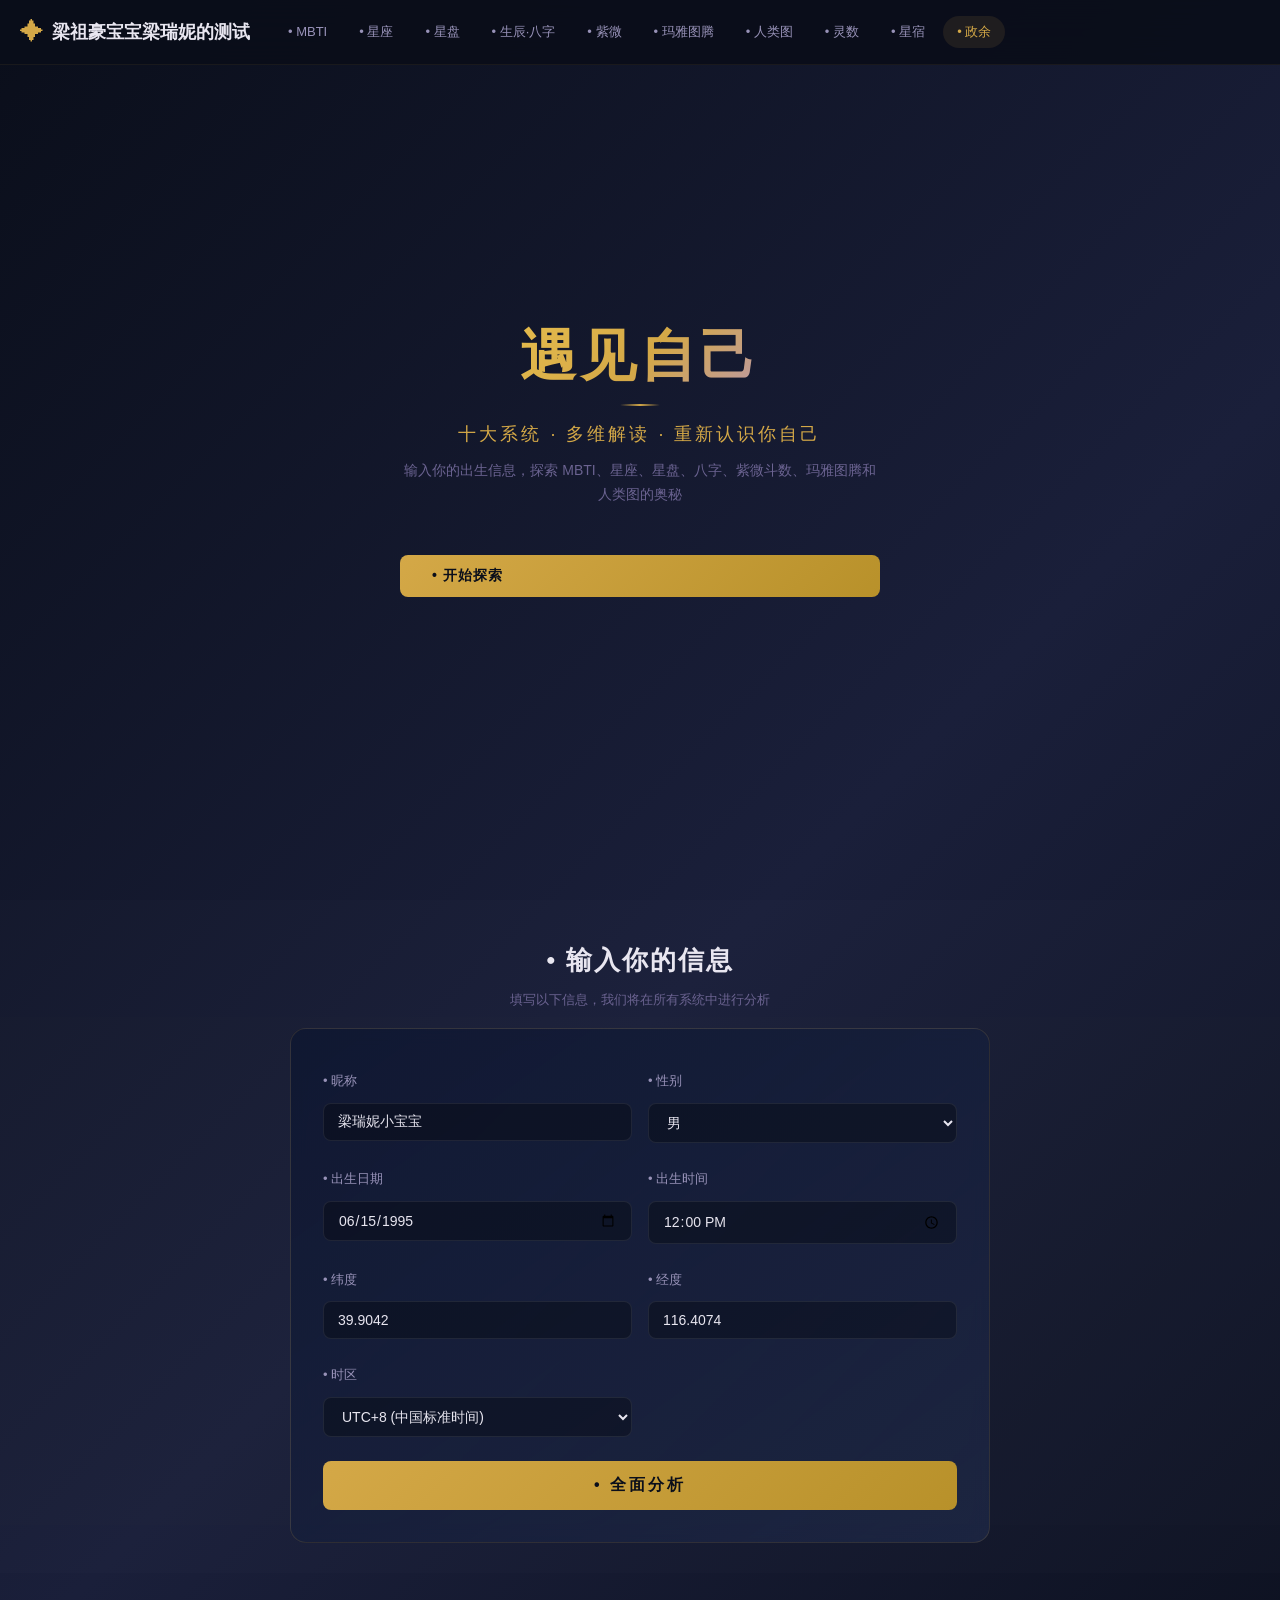
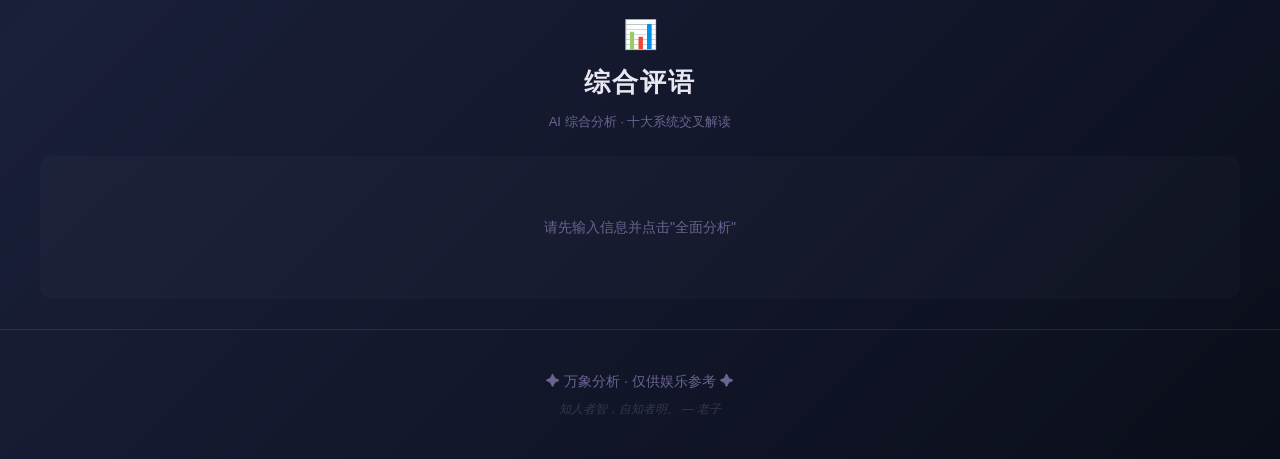
==== commit 9ec83b7b: "改名：网站标题+logo改为梁祖豪宝宝梁瑞妮的测试，默认昵称改为梁瑞妮小宝宝" ====
--- a/index.html
+++ b/index.html
@@ -3,7 +3,7 @@
 <head>
 <meta charset="UTF-8">
 <meta name="viewport" content="width=device-width, initial-scale=1.0, maximum-scale=1.0, user-scalable=no">
-<title>万象分析 · 测试</title>
+<title>梁祖豪宝宝梁瑞妮的测试</title>
 <style>
 * { margin:0; padding:0; box-sizing:border-box; }
 body { background:#0a0a1a; color:#e0d5c5; font-family:sans-serif; }
@@ -506,7 +506,7 @@
     <div class="header-inner">
       <div class="logo">
         <span class="logo-icon">✦</span>
-        <span class="logo-text">万象分析</span>
+        <span class="logo-text">梁祖豪宝宝梁瑞妮的测试</span>
         
       </div>
       <nav id="main-nav">
@@ -544,7 +544,7 @@
         <div class="form-row">
           <div class="form-group">
             <label for="user-name">• 昵称</label>
-            <input type="text" id="user-name" placeholder="你的名字或昵称" value="小龙虾的朋友" required>
+            <input type="text" id="user-name" placeholder="你的名字或昵称" value="梁瑞妮小宝宝" required>
           </div>
           <div class="form-group">
             <label for="user-gender">• 性别</label>
@@ -2531,7 +2531,7 @@
     + result.dimensions.map(function(d) {
       var pct = Math.abs(d.value)/5*100;
       return '<div class="result-card" style="text-align:center;">'
-        + '<div style="font-size:12px; color:var(--text-muted); margin-bottom:4px;">' + d.name + '</div>'
+        + '<div class="card-title" style="font-size:12px; color:var(--text-muted); margin-bottom:4px;justify-content:center;">' + d.name + '</div>'
         + '<div style="height:4px; background:rgba(255,255,255,0.08); border-radius:2px; margin:8px 0;position:relative;">'
         + '<div style="position:absolute; height:100%; border-radius:2px; background:var(--accent-gold); width:' + pct + '%;'
         + (d.value < 0 ? 'left:0;' : 'right:0;') + '"></div></div>'
@@ -3229,6 +3229,16 @@
   // ===== 星盘 =====
   'astrology': {
     '星盘总览': '你的出生星盘是一张独一无二的宇宙能量地图。太阳代表你有意识地成为的自己，是意志力和身份认同的中心；月亮揭示你无意识的情感和习惯模式，是你感到安全的方式；水星决定你如何思考和沟通，是你心智的运作方式；金星揭示你爱和依恋的方式，反映你的价值观和审美；火星代表你的行动力和欲望表达，是你争取想要之事物的能量；木星是你成长和幸运的领域，代表你的信念和扩张方向；土星是你需要面对的责任和功课，是生命中的纪律和限制。这三颗外行星——天王星代表变革与创新的驱动力；海王星象征灵感、梦想和超越；冥王星代表深层转化和重生的力量。',
+    '太阳': '太阳是星盘中最核心的行星（恒星），代表你的本质自我、生命力和有意识的人格。太阳所在的星座揭示了你的核心动机和自我表达方式——你渴望成为的样子。太阳的宫位显示了你在哪个生活领域最能发光发热。在希腊占星中，太阳被视为"宇宙的心脏"，你的生命力、创造力和领导潜能的象征。太阳也代表你生命中的重要男性——父亲、丈夫或导师。当你在生活中感到"做自己"时，太阳的能量正在顺畅地流动。',
+    '月亮': '月亮掌管你的情感世界、潜意识需求和安全感来源。它是最快运行的行星（约28天穿过所有星座），因此月亮星座比太阳星座更能反映你的日常情绪波动和即时反应。月亮代表你的养育本能、对他人的情感照料方式以及对母亲（或母性形象）的情感记忆。当月亮能量受阻时，你可能会感到情感上的不安全感、情绪化或过度敏感。满足月亮的需求——无论是通过特定的生活方式、人际关系还是照料他人的方式——是内心平静的关键。',
+    '水星': '水星主宰你的心智、沟通方式和信息处理能力。水星所在的星座决定你的思维风格——是快速跳跃还是深思熟虑，是具体务实还是抽象概念化。水星的宫位显示了你最擅长表达的领域。水星逆行期间（每年三次），沟通和交通容易出现混乱，但也适合反思和修正。你的水星位置揭示了你的学习风格——通过阅读、讨论、实践还是观察来获取信息最有效。',
+    '金星': '金星是你的爱情、审美、价值观和社交风格的行星。它揭示了你如何吸引他人、如何表达爱意以及你在关系中寻求什么。金星星座决定了你的"吸引力风格"——是什么让你感到愉悦和满足。金星的宫位显示你最容易在哪个生活领域获得快乐。金星也代表你的物质价值观——你如何看待金钱、美和舒适。在希腊神话中，金星（阿佛洛狄忒）代表爱的艺术和美的鉴赏力，是你的魅力与和谐的象征。',
+    '火星': '火星是你的行动力、驱动力和欲望表达的行星。它揭示了你如何争取想要的东西、你的竞争风格以及你的性能量表达方式。火星的星座决定了你的"出击方式"——是直接果断还是迂回策略。在身体层面，火星掌管你的体力、肌肉和肾上腺能量。火星的宫位显示你最有可能在哪方面展现出竞争力和进取心。当火星能量健康流动时，你感到精力充沛、目标明确；受阻时则表现为愤怒、焦躁或无力行动。',
+    '木星': '木星是占星学中的"大吉星"，代表扩张、好运、智慧和成长。木星所在的星座揭示了你如何看待世界、你的信念体系以及你的哲学倾向。木星的宫位显示了你在哪个生活领域最容易体验到幸运和富足。木星也代表你对人生的整体态度——乐观还是悲观的底色。在传统占星中，木星被称为"岁星"，它的运行（约12年绕行一周）标志着你人生不同阶段的成长主题和扩展机遇。',
+    '土星': '土星是生命中的"严师"，代表责任、纪律、限制和成熟。土星所在的星座揭示了你在哪个领域感到"不够好"或需要加倍努力，也正因如此，你最终会在该领域获得最大的成就和智慧。土星的宫位显示了你在哪个生活领域需要学习自律和承担责任。土星回归（约29岁时）是人生的重要里程碑，标志着从青年到成年的真正转变。土星的能量不是惩罚，而是雕琢——它通过挑战让你变得更强、更完整、更真实。',
+    '天王星': '天王星代表变革、创新、独立和突然的突破。它是你天生"叛逆"的地方——你拒绝遵循传统、渴望自由表达独特性的领域。天王星的星座揭示了你所属世代的集体反叛方式，而它的宫位则展示了你个人在哪个领域最可能经历突然的转变和觉醒。天王星的能量是电光石火般的——它的影响常以突发事件的形式出现，迫使你打破旧有模式，拥抱新的可能性。在天王星的影响下，"常规"不是选项，"真实"才是唯一的道路。',
+    '海王星': '海王星代表梦想、灵感、灵性以及对超越的渴望。它是最高的想象力之源，也是最大的幻觉之源。海王星的星座揭示了你的世代在灵性和艺术层面的集体追求。它的宫位展示了你在哪个生活领域最可能体验到迷惘、灵感或与更大的整体连接的感觉。海王星的能量是微妙而渗透性的——它溶解边界、模糊现实与想象的界限。当海王星能量正向流动时，你拥有强大的创造力和同理心；受阻时则表现为逃避、上瘾或自我欺骗。',
+    '冥王星': '冥王星代表深层转化、权力、阴影和重生。它是占星学中"最深"的行星，揭示了你最深的驱动力、你在哪个领域寻求控制或害怕失控。冥王星的星座是世代性的，标志着你所属世代对权力和变革的集体态度。它的宫位是你个人经历最深转化、危机与重生的地方。冥王星的能量是凤凰涅槃式的——它破坏是为了重建，它摧毁是为了净化为更强的东西。面对冥王星的领域，你无法保持不变，但通过这一过程，你成为一个更真实、更有力量的人。',
   },
 
   // ===== 八字 =====
@@ -3248,6 +3258,7 @@
   // ===== 玛雅 =====
   'mayan': {
     '银河音阶': '玛雅13银河音阶（调性）是宇宙创造频率的13个等级，从磁性的统一到宇宙的超越。每个音阶都有独特的行动力量和生命提问。你的银河音阶揭示了你在此生中的核心行动模式——你是发起者、稳定者、服务者还是传播者？音阶是你的能量节奏，决定你做事和与世界互动的基本步调。',
+        '生命提问': '你的生命提问是你在此生中不断回响的核心议题。每个玛雅调性都有一个独特的提问——从磁性调性的"目的是什么"到宇宙调性的"如何超越"。当你面对这个提问时，你面对的是自己灵魂的核心频率。',
     '波符': '波符是玛雅历法中由13个连续图腾组成的能量旅程。你的本命波符揭示了你的人生主题——从第一个图腾（启动）到第十三个图腾（超越），每个位置都承载着特定的人生课题。你在波符中的位置决定了你在此次旅程中的角色定位。',
     '图腾解读': '玛雅20图腾源自卓尔金历，是宇宙能量的20种原型表达。每个图腾都有独特的颜色家族（红白蓝黄）、核心关键词和天赋力量。你的本命图腾不只是一个符号，它是你与生俱来的能量密码——揭示了你最自然的存在方式、你的天赋赛道以及你在集体意识中扮演的角色。',
   },
@@ -3264,29 +3275,188 @@
     '人格类型': 'MBTI通过四个维度——外向E与内向I（能量来源）、感觉S与直觉N（认知方式）、思考T与情感F（决策方式）、判断J与感知P（生活方式）——的组合识别出16种人格类型。你的类型不是标签，而是你的"认知偏好说明书"——描述了你接收信息、做决策时自然倾向于使用哪些心理功能。',
     '性格特质': '你的MBTI性格特质反映了你在四个维度上的偏好方向。偏好不等于能力——一个内向者也可以做公开演讲，但那会比外向者消耗更多能量。了解这些偏好可以帮助你选择更适合自己的学习方式、工作环境、社交模式，从而减少不必要的能量消耗，活得更自如。',
     '优势': '你的MBTI类型赋予你特定的认知优势——你的主导功能和辅助功能是你最信赖的心智工具。当你在需要频繁使用这些功能的环境中工作时，你更容易进入"心流"状态，表现出色且不易疲劳。充分发挥你的主导功能，同时有意识地开发辅助功能，是最平衡的成长路径。',
-    '弱点': '在MBTI框架中，"弱点"通常指的是你的第三功能和劣势功能。这些功能在你压力状态下尤其容易出现扭曲表达。觉察这些倾向不是要你"修复"它们——每个人都有认知盲点，重要的是在重要决策时意识到自己的偏好局限，并有意识地调用其他功能进行补充。',
+    '短板': '在MBTI框架中，"短板"通常指的是你的第三功能和劣势功能。这些功能在你压力状态下尤其容易出现扭曲表达。觉察这些倾向不是要你"修复"它们——每个人都有认知盲点，重要的是在重要决策时意识到自己的偏好局限，并有意识地调用其他功能进行补充。',
     '职业方向': '适合你的职业环境通常具备以下特征：能让你频繁使用主导功能、不会过度消耗你的劣势功能、提供与你类型偏好匹配的工作节奏和社交强度。你的职业幸福感不完全取决于"做对的事"，更取决于"用对的方式做事"。',
+    '适合职业': '根据你的MBTI类型认知偏好，以下职业方向可能更适合你的天性。最适合你的工作环境通常能提供适当的独立思考与团队协作比例、清晰的规则与充足的弹性、以及对你的主导功能充分使用空间。',
     '爱情': '你的MBTI类型在亲密关系中的倾向性——如何表达爱意、如何处理冲突、需要什么样的空间和互动。了解自己和伴侣的类型差异不是为了"证明谁对谁错"，而是提供一种共同语言来描述彼此的需求差异。最好的关系是两个完整个体的相遇，各自独立又相互支持。',
-    '适合职业': '根据你的MBTI类型认知偏好，以下职业方向可能更适合你的天性。最适合你的工作环境通常能提供适当的独立思考与团队协作比例、清晰的规则与充足的弹性、以及对你的主导功能充分使用空间。',
-    '待测评': '请点击"开始测试"按钮完成20道MBTI题目。每道题都有两个选项A和B，基于你的自然偏好选择，没有对错之分。建议在回答时不要过度思考，选择你"第一反应"倾向的选项。完成后系统将分析你的四维偏好，识别出你的16型人格类型。',
+    '爱情观': '你的MBTI爱情观反映了你的认知偏好如何影响亲密关系。思考型（T）倾向于用解决问题的方式处理情感冲突，可能在表达情感时显得理性克制；情感型（F）则更关注关系中的和谐和情感连接，容易共情但可能过于敏感。理解这些差异能帮助你与伴侣建立更有效的沟通模式。',
+    '成长建议': 'MBTI的成长建议基于你的类型特点，聚焦于"功能发展"——从主导功能到劣势功能的逐步整合。真正的心理成熟不是成为"另一种类型"，而是在保持自己天然优势的同时，有意识地发展平衡的认知能力。成长的关键在于：让主导功能为你服务，让辅助功能为你平衡，让第三功能成为你的资源，让劣势功能被你接纳而非恐惧。',
+    '待测评': '请点击"开始测试"按钮完成20道MBTI题目。每道题基于你的自然偏好选择，没有对错之分。建议在回答时不要过度思考，选择你"第一反应"倾向的选项。完成后系统将分析你的四维偏好，识别出你的16型人格类型。',
   },
 
   // ===== 灵数 =====
   'numerology': {
-    '生命数字': '生命数字源于毕达哥拉斯理论，数字是宇宙的本质。通过出生年月日计算出的1-9核心数字，代表了你此生的生命轨迹、灵魂使命和成长课题。每个数字都有独特的能量频率和振动模式。你的生命数字不是随机的——它是你选择此生的核心意图的数学表达。',
+    '生命数字': '生命数字源于毕达哥拉斯学派"万物皆数"的哲学思想，数字是宇宙的本质。通过出生年月日计算出的1-9以及11、22、33这些主数，代表了你此生的生命轨迹、灵魂使命和成长课题。每个数字都有独特的能量频率和振动模式——1是开创，2是平衡，3是创造，4是建设，5是自由，6是关爱，7是智慧，8是成就，9是圆满。你的生命数字不是随机的——它是你选择此生的核心意图的数学表达。',
+    '天赋特质': '你的生命数字揭示了你与生俱来的天赋特质。这些特质是你天生的优势，是在顺境中自然而然就能发挥的能力。每个数字代表一组特定的天赋——比如数字1的独立决断、数字6的关怀滋养、数字9的广博包容。天赋特质的发挥不是制造"完美"，而是让你在擅长的领域里更加自信和游刃有余。当你做符合天赋特质的事情时，你会感到轻松、愉悦、充满能量。',
+    '人生课题': '每个生命数字都有其核心的人生课题——这是你此生需要学习和整合的功课。人生课题通常是你最容易遇到挑战的领域，但正因为有这些课题，你的灵魂才能实现最大的成长。比如数字8的人生课题是学会分享与平衡权力，数字4的人生课题是学会灵活变通。觉察这些课题不是让你焦虑，而是让你在面对相关挑战时，知道这是成长的必经之路。',
+    '适合职业': '适合你的职业应该与你的生命数字能量相呼应。数字1适合领导型和开创性的工作；数字2适合协调和服务型的工作；数字3适合创意和表达型的工作；数字4适合组织和建设型的工作；数字5适合灵活和自由型的工作；数字6适合关爱和教育型的工作；数字7适合研究和分析型的工作；数字8适合管理和投资型的工作；数字9适合公益和人道型的工作。选择与你的数字能量匹配的职业路径，你会更容易找到成就感。',
+    '爱情模式': '生命数字揭示了你在爱情中的核心需求和表达模式。数字1需要被尊重和欣赏，在关系中保持独立性；数字2需要深度的理解和温柔的陪伴；数字3需要浪漫、新鲜感和有趣的互动；数字4需要稳定、忠诚和安全感；数字5需要空间和自由，害怕被束缚；数字6需要被需要和被感激，乐于付出；数字7需要智识和精神层面的共鸣；数字8需要强大和能匹配的伴侣；数字9追求灵魂层面的连接和理想化的爱。了解你的爱情模式，可以帮助你建立更和谐的亲密关系。',
+    '幸运指引': '生命数字的幸运指引基于数字能量与宇宙频率的共振原理。每个数字都有与之共振的颜色、宝石、方位和活动。通过有意识地接触这些与你的数字能量相呼应的元素——佩戴相应的颜色、选择有利的方位、从事相关的活动——你可以增强自己的气场，提升直觉和信心。这些不是迷信，而是一种能量调谐的仪式，帮助你与自己的本质频率保持连接。',
   },
 
   // ===== 星宿 =====
   'lunarmansion': {
-    '': '二十八星宿是中国古代天文学家为观测日、月、五星运行而划分的二十八个星区，分为四组——东方青龙七宿（角亢氐房心尾箕）、南方朱雀七宿（井鬼柳星张翼轸）、西方白虎七宿（奎娄胃昴毕觜参）、北方玄武七宿（斗牛女虚危室壁）。每宿对应特定的天体位置、动物化身和吉凶属性。值日星宿反映了你的先天性格特质和命运倾向。',
+    '性格特质': '二十八星宿是中国古代天文学家为观测日月五星运行而划分的二十八个星区，分为四组——东方青龙七宿（角亢氐房心尾箕）、南方朱雀七宿（井鬼柳星张翼轸）、西方白虎七宿（奎娄胃昴毕觜参）、北方玄武七宿（斗牛女虚危室壁）。你当值的星宿揭示了你的先天性格倾向：青龙七宿者热情主动、有领导力；朱雀七宿者聪慧灵动、善于表达；白虎七宿者果敢坚毅、执行力强；玄武七宿者沉稳内敛、智慧深邃。每宿还对应特定的动物化身和吉凶属性，值日星宿是你与古老星空智慧的连接。',
+    '所属四象': '四象（青龙、白虎、朱雀、玄武）来源于中国古代天文学的星宿分野体系。东方青龙属木，主生机勃勃、奋发向上，对应的季节为春季，方位为东，色彩为青绿；西方白虎属金，主肃杀决断、刚健有力，对应秋季，方位为西，色彩为银白；南方朱雀属火，主热情灵动、光明磊落，对应夏季，方位为南，色彩为朱红；北方玄武属水，主智慧深沉、含蓄内敛，对应冬季，方位为北，色彩为玄黑。你的本命四象决定了你天生的能量气质和行事风格。',
+    '运势建议': '星宿运势建议基于传统星宿占星学中的吉凶判断和五行生克原理。值日星宿的能量状态会在不同时间周期中发生变化——当你的本命星宿与流日星宿相生时，运势顺遂；相克时，则需谨慎行事。运势建议不是绝对的预言，而是帮助你选择合适时机行事、在低能量时期做好准备的参考。顺时进取，逆时修身，是最明智的生活策略。',
+    '相处指南': '不同星宿的人在性格和行事方式上有显著差异。了解自己和他人的星宿特质可以帮助你建立更和谐的人际关系。青龙象的人喜欢直接、热情的方式，需要被尊重和认可；朱雀象的人重视沟通和表达，需要活跃的社交互动；白虎象的人讲究效率和公平，需要清晰的规则和边界；玄武象的人注重私密和深度，需要被理解和给予空间。找到与不同星宿特质相处的平衡点，是人际智慧的重要一环。',
   },
 
   // ===== 政余 =====
   'zhengyu': {
-    '': '七政四余是中国古代帝王占星学的集大成者，融合了古印度占星与中华本土星命术。七政指日（太阳）、月（太阴）、金星（太白）、木星（岁星）、水星（辰星）、火星（荧惑）、土星（镇星）七大星曜；四余指紫炁、月孛、罗睺、计都四颗虚星。这套体系以真实天象为基础推断人事吉凶。',
+    '星曜特质': '七政四余是中国古代帝王占星学的精髓，融合了古印度占星与中华本土星命术。七政指日（太阳）、月（太阴）、金星（太白）、木星（岁星）、水星（辰星）、火星（荧惑）、土星（镇星）七大星曜；四余指紫炁、月孛、罗睺、计都四颗虚星。你的本命星曜决定了你的星命格局——太阳守命者光明磊落、贵气临身；太阴守命者温婉聪慧、细腻敏感；金星守命者才华横溢、人缘出众；木星守命者仁慈宽厚、福泽深厚；火星守命者热情奔放、行动力强；土星守命者稳重踏实、诚信可靠；水星守命者聪明睿智、口才出众。四余星则代表更深层的业力和缘分力量。',
+    '五行属性': '在政余星命学中，每颗星曜都有其五行属性——太阳属火，代表光明和热情；太阴属水，代表柔性和流动；金星属金，代表美丽和价值；木星属木，代表生长和扩张；水星属水，代表智慧和交流；火星属火，代表能量和行动；土星属土，代表稳定和限制。紫炁属木（吉星），月孛属水（暗星），罗睺属火（凶星变用），计都属土（凶星变用）。星曜的五行属性决定了它与你的八字五行之间的生克关系，进而影响你的运势吉凶。了解本命星的五行可以帮助你选择有利的环境和方向。',
+    '命格解析': '你的政余命格由本命星曜、星曜的亮度和状态、以及与其它星曜的关系综合决定。太阳和太阴为"身主"，决定你的基本气质和人生方向；金木水火土五星为"政星"，掌管不同领域的吉凶。紫炁为"福星"，主精神修养和善缘；月孛为"暗星"，主内心深处的执着和转化；罗睺和计都为"蚀星"，主人生大的转折和考验。命格解析不是定格你的一生，而是帮助你了解自己的能量禀赋——就像知道了自己的运动天赋后，可以更有方向地进行训练。',
+    '开运建议': '政余星命学的开运建议基于星曜的五行属性和能量状态。每颗星曜都有其对应的颜色、方向、活动和生活领域。选择与你的本命星五行相生的颜色和物品，可以增强星曜的正面能量。与其本命星所在的方向和领域互动，更容易获得机遇和贵人帮助。开运的本质不是祈求外力改变命运，而是通过调整自己的能量状态，与宇宙的节奏保持和谐一致。当你的内在频率与星曜的正面频率对齐时，好的事物自然会向你靠近。',
   },
 };
 
+
+
+
+// 行星落十二星座深度解读（120条）
+var PlanetSignData = {
+  '太阳': {
+    '白羊座': '太阳白羊座的人有着强烈的自我意识和开创精神。你天生就是领导者，敢想敢做，行动力极强。你的生命力通过直接、果断的方式展现。人生课题是学会耐心和考虑他人感受——不是所有战斗都值得打，有时候停下来也是智慧。你的自我价值感来自于勇敢地做自己。',
+    '金牛座': '太阳金牛座的人稳定、务实、有耐心。你的核心自我通过感官享受和物质安全感来表达。你重视质量——无论是食物、艺术还是人际关系，都要最好的。你的意志力坚强，一旦决定就不轻易改变。人生课题是学会适应变化，放下对安全感的过度执着。你以持久和可靠的方式发光。',
+    '双子座': '太阳双子座的人聪明好奇、善于沟通。你的自我通过思想和语言来表达——你追求智力刺激和多变的体验。你的适应性极强，能在不同环境中快速切换角色。人生课题是学会深入而非广博，在一件事上深耕比浅尝辄止更能带来成就感。你的好奇心是你的超能力，也需要注意专注力的培养。',
+    '巨蟹座': '太阳巨蟹座的人情感丰富、家庭意识强烈。你的核心自我通过照顾他人和创造归属感来表达。你拥有强大的直觉和共情力，能够敏锐感知他人的情绪波动。人生课题是学会保护自己的情感边界，不要把安全感完全建立在他人身上。你的温柔和关怀是你最强大的力量。',
+    '狮子座': '太阳狮子座的人自信、慷慨、有舞台魅力。你的自我通过创造性的自我表达来绽放——你需要被看见、被欣赏。你天生有领导风范，能在群体中自然成为焦点。人生课题是学会谦虚和分享聚光灯——真正的王者不是统治他人，而是赋能他人。你做自己的样子，就已经足够耀眼。',
+    '处女座': '太阳处女座的人细致、理性、追求完美。你的核心自我通过分析、服务和改进事物来表达。你有着敏锐的辨识力和高标准，能在细节中发现别人忽略的问题。人生课题是学会接纳不完美——完美不是没有瑕疵，而是完整地看见自己和他人。你的实用智慧是这个世界珍贵的礼物。',
+    '天秤座': '太阳天秤座的人优雅、公正、社交能力强。你的自我通过关系、美感和平衡来表达。你天生懂得如何创造和谐，善于从不同角度看问题。人生课题是学会在追求平衡的同时不失去自己的立场——真正的和谐不是委曲求全，而是真实的对话。你的美感和社会智慧让你成为天然的桥梁和调解者。',
+    '天蝎座': '太阳天蝎座的人深邃、强烈、有洞见力。你的核心自我通过转化、深入和掌控来表达。你有着穿透表象直达本质的能力，对生命和死亡有着本能的洞察。人生课题是学会放权和信任——最深的力量不是控制他人，而是转化自己。你的深度和韧性让你能够经历别人无法承受的蜕变。',
+    '射手座': '太阳射手座的人乐观、自由、追求真理。你的自我通过探索、冒险和教导来表达。你天生有开阔的视野和哲学头脑，永远在追寻更高的意义。人生课题是学会脚踏实地——智慧不仅来自远方的风景，也来自日常的实践。你的热情和信念能照亮和鼓舞周围的人。',
+    '摩羯座': '太阳摩羯座的人有野心、自律、责任感强。你的核心自我通过成就、结构和长期规划来表达。你天生理解努力和回报的关系，愿意为了长远目标延迟满足。人生课题是学会放松和享受生活——成功不只是外在的成就，内心的满足同样重要。你的坚韧和成熟是你能攀登至高的原因。',
+    '水瓶座': '太阳水瓶座的人独立、创新、有人道主义精神。你的自我通过独特性、友谊和对未来的愿景来表达。你天生与主流不同，能看到别人看不到的可能性。人生课题是学会在保持独特性的同时与他人的情感连接——革命不是孤军奋战，而是团结志同道合的人。你的远见是推动世界进步的力量。',
+    '双鱼座': '太阳双鱼座的人富有同情心、想象力丰富、灵性敏锐。你的核心自我通过共情、创造和超越来表达。你有着极强的感受力和艺术天赋，能够与更宏大的意识连接。人生课题是学会建立边界、不被情绪淹没——你的慈悲是天赋，但不要以消耗自己为代价。你的灵性是连接现实与梦想的桥梁。'
+  },
+  '月亮': {
+    '白羊座': '月亮白羊座的人情绪反应直接而强烈。你的情感需求是自发性和行动——你不会压抑感受，而是当下发作、当下释放。你有着"点火就着"的脾气，但也来得快去得也快。你需要的是一个能跟上你节奏、不限制你行动自由的伴侣。安全感来自于能够自由地做自己想做的一切。',
+    '金牛座': '月亮金牛座的人情绪稳定、需要物质和感官的慰藉。你的情感需求是稳定、舒适和可预测性。你通过享受美食、音乐、触摸美好的事物来安抚自己的情绪。你害怕变化，尤其是影响你生活质量的变动。安全感来自于稳定的收入和安定的居所。你需要一个给你物质保障和情感确认的伴侣。',
+    '双子座': '月亮双子座的人情绪多变但善于用智识处理感受。你的情感需求是刺激、新奇和沟通。你通过交谈、阅读、获取新信息来管理情绪波动。你不喜欢沉闷的情绪氛围，需要精神上的刺激来保持心情愉悦。安全感来自于思想和表达的灵活性——你需要的不是一成不变的承诺，而是有趣的对话。',
+    '巨蟹座': '月亮巨蟹座的人情感极为丰富、有强烈的母性本能。你的情绪像月亮本身一样起伏不定——敏感、深刻、容易被触发。你的安全感来自于家庭、传统和情感上的归属感。你有着惊人的记忆，尤其是情感记忆。你需要一个能理解你情绪变化、给你温暖怀抱的伴侣。你自己的家是你情感的避风港。',
+    '狮子座': '月亮狮子座的人情感表达热烈、需要被重视。你的情绪需求是被看见、被赞美、被珍视。你需要通过创意性的自我表达来释放情感。当你在人群中成为焦点时，你感到最快乐。安全感来自于被认可和被赞赏。你需要的是一个不吝惜赞美、让你感觉独一无二的伴侣。',
+    '处女座': '月亮处女座的人用理性和分析来处理情绪。你的情感表达是内敛的、有条理的——你不喜欢情绪失控，会通过整理、打扫、制定计划来安抚自己。你的安全感来自于秩序、健康和有服务感的生活。你通过为他人做事来表达爱。你需要的是一个能欣赏你的细致和体贴的伴侣。',
+    '天秤座': '月亮天秤座的人追求情感关系的和谐与优雅。你的情绪状态高度依赖你的人际关系质量——当关系紧张时你感到不安，当关系和谐时你感到平静。你的安全感来自于平衡、美和社交的和谐。你倾向于回避冲突和对抗。你需要的是一个能与你并肩、尊重你追求平衡的伴侣。',
+    '天蝎座': '月亮天蝎座的人情感极深且强烈。你的情绪体验是"要么全有要么全无"的——你不会半心半意地感受任何东西。你的安全感来自于情感上的深度连接和完全的信任。你有着惊人的洞悉力，能看穿别人的伪装。你的嫉妒和占有欲是你最需要觉察的部分。你需要的是一个不害怕深度、愿意与你共同探险的伴侣。',
+    '射手座': '月亮射手座的人需要情感上的自由和探索空间。你的情绪需求是冒险、乐观和开阔的视野。当你感到被困住或被限制时，你会变得焦躁不安。你通过旅行、学习和拓展视野来处理情绪。安全感来自于知道自己有无限的可能性。你需要的是一个能和你一起冒险、不会束缚你的伴侣。',
+    '摩羯座': '月亮摩羯座的人情感表达克制、需要成就和认可来获得安全感。你的情绪状态倾向于严肃和保留——你不轻易表露脆弱，因为你相信"应该"控制自己的感受。你的安全感来自于事业成就、社会地位和他人对你的尊重。你需要的是一个成熟稳重、能给你安全感和尊重的伴侣。学习表达情感是你最重要的成长课题。',
+    '水瓶座': '月亮水瓶座的人情感疏离、需要精神和社交上的独立。你的情绪表达与众不同——你可能会用理性和客观来隔离感受。你的安全感来自于友谊、社群和思想自由。你害怕被情感捆绑、失去自我空间。你需要的是一个尊重你的独特性、不要求传统情感表达的伴侣。你的爱是朋友式的、平等的、自由的。',
+    '双鱼座': '月亮双鱼座的人情绪极度敏感、共情力极强。你几乎能感受到身边所有人的情绪，仿佛没有情感边界。你的安全感来自于灵性连接、艺术表达和超越现实的体验。你容易逃避——通过做梦、幻想、或者某种成瘾来逃离痛苦。你需要的是一个能给你稳定感和保护、同时又理解你敏感性的伴侣。'
+  },
+  '水星': {
+    '白羊座': '水星白羊座的人思维敏捷、说话直接。你的想法来得快、去得也快，你倾向于"先说后想"或"边做边想"。你的沟通风格是坦诚的、直率的，有时可能不够圆滑。你学习新事物的速度很快，但缺乏持久性。最适合你的学习方式是竞争和挑战——在辩论和竞赛中，你的思维最活跃。',
+    '金牛座': '水星金牛座的人思维务实、有条不紊。你的思考方式稳健而缓慢——你不喜欢仓促下结论，需要时间消化信息。你的沟通风格是直接的、可靠的，你说的话通常经过深思熟虑。你学习效果最好的方式是重复和实践。你对感官信息（色彩、声音、触感）有很强的记忆力和反应力。',
+    '双子座': '水星双子座的人思维灵活、口才出众。你的思考速度快、跳跃性强，能在不同话题间自由切换。你的沟通风格是风趣、生动的，是优秀的讲故事者和谈话者。你拥有多任务处理的天赋，但可能难以深入单一主题。你通过交谈和写作来理清思路——你的想法在表达中成形。',
+    '巨蟹座': '水星巨蟹座的人思维带着情感色彩、记忆力极佳。你的思维方式受到情绪状态的强烈影响——在感到安全时思维流畅，在感到压力时思维会变得防御性。你的沟通风格倾向于间接、委婉，喜欢暗示而非直说。你对过去的事有着惊人的记忆，尤其是与情感相关的经历。你的想法常受到直觉和过去的经验引导。',
+    '狮子座': '水星狮子座的人思维自信、表达富有戏剧性。你的思考方式大胆而富有创意，你天生善于在众人面前表达观点。你的沟通风格是热情、有说服力的——你会用故事和例子来阐明你的观点。你的思维需要被认可和欣赏，当你的想法被忽视时你会感到受伤。你学习效果最好的方式是通过教授他人。',
+    '处女座': '水星处女座的人思维精确、分析力极强。你的思考方式是有条理的、批判性的——你擅长发现细节中的不完美。你的沟通风格是清晰、有条理的，你追求用最准确的语言来表达。你学习效果最好的方式是通过系统化学习和实际操作。你的分析能力是你最大的思维优势，但也要小心过度批判。',
+    '天秤座': '水星天秤座的人思维均衡、善于外交。你的思考方式倾向于从多个角度看问题——你天生能看到双方的观点。你的沟通风格是优雅、有礼貌的，你追求和谐的表达方式。你善于谈判和调解，但可能在表达自己的立场时过于犹豫。你学习效果最好的方式是通过讨论和与他人交流思想。',
+    '天蝎座': '水星天蝎座的人思维深入、洞察力强。你的思考方式是穿透性的——你不会接受表面的答案，一定要挖到最深处。你的沟通风格是锐利、直接的，有时带有一定的讽刺感。你天生擅长研究、侦查和揭露隐藏的信息。你的思维有很强的专注力，但可能因为过于执着而失去客观性。',
+    '射手座': '水星射手座的人思维开阔、有哲学头脑。你的思考风格是宏观的、探索性的——你对"大问题"感兴趣，不拘泥于细节。你的沟通风格是坦率、热情的，你喜欢分享你的见解和信仰。你学习效果最好的方式是通过旅行、体验和跨文化接触。你的思维需要自由和广阔的空间。',
+    '摩羯座': '水星摩羯座的人思维严谨、务实。你的思考方式是有结构的、目标导向的——你倾向于用最有效的方式解决问题。你的沟通风格是保守、权威的，你说的话通常经过深思熟虑。你学习效果最好的方式是通过实际操作和经验积累。你的实用智慧和组织能力让你在任何需要系统性思维的领域表现出色。',
+    '水瓶座': '水星水瓶座的人思维独创、前卫。你的思考方式是叛逆的、超越传统的——你能看到别人看不到的模式和可能性。你的沟通风格是客观、理性的，你们常常就事论事。你的想法往往超前于时代。你学习效果最好的方式是通过实验、独立研究和跨界思考。你的创新能力是你思维的最大礼物。',
+    '双鱼座': '水星双鱼座的人思维富有想象力、直觉敏锐。你的思考方式是非线性的、图像的——你通过感受和意象来理解世界。你的沟通风格是温和、富有诗意的，你喜欢隐喻和象征性的表达。你拥有强大的直觉和共情力，能"感受"到他人的想法。你的思维挑战是区分想象与现实——创造力是你的礼物，但需要务实的落地来平衡。'
+  },
+  '金星': {
+    '白羊座': '金星白羊座的人在爱情中直接、热情、追求刺激。你被自信和主动的人吸引，你喜欢追逐的过程。你的爱是热烈的、冲动的、一往无前的。感情的初期充满激情，但你可能需要学会持续投入。在关系中你追求独立和新鲜感。你喜欢大胆、直接、不拐弯抹角的爱。',
+    '金牛座': '金星金牛座的人在爱情中忠诚、稳定、享受感官愉悦。你被稳重、可靠的人吸引，你通过身体接触和物质关怀来表达爱。你的爱是持久的、耐心的、经得起考验的。你重视舒适和品质——无论是约会的餐厅还是日常的陪伴。嫉妒和占有欲是你需要留意的部分。你的爱是感官的、实在的、用行动说话的。',
+    '双子座': '金星双子座的人在爱情中需要智力刺激和新鲜感。你被风趣、聪明、能和你聊天的人吸引。你的爱需要通过交流和分享想法来表达。你享受恋爱的初期——那个充满发现和惊喜的阶段。你可能在承诺面前犹豫，害怕被束缚。你需要的是一个能和你保持对话、给你空间又有趣的伴侣。',
+    '巨蟹座': '金星巨蟹座的人在爱情中温柔、顾家、情感深厚。你被体贴、有家庭观念的人吸引。你的爱通过照顾和关怀来表达——你会记住对方喜欢吃什么、怕什么。你的情感需求是安全感和归属感。你的感情容易受到过去的经历影响。你需要的是一个能给你情感安全感、尊重你的敏感性的伴侣。',
+    '狮子座': '金星狮子座的人在爱情中慷慨、热情、需要被欣赏。你被自信、有魅力、能让你感到特别的人吸引。你的爱是戏剧性的、慷慨的——你想让你的爱人感到被珍视和崇拜。你的需求是被注意、被赞美。你需要的是一个不吝惜对你的赞美、能与你在聚光灯下共享欢乐的伴侣。',
+    '处女座': '金星处女座的人在爱情中细致、体贴、用服务表达爱。你被有智慧、有责任感、注重细节的人吸引。你的爱通过实际行动来证明——你能记得对方最爱吃什么、什么时候需要鼓励。你可能会因为追求完美而对关系挑剔。你需要的是一个能欣赏你的付出、不把体谅视为理所当然的伴侣。',
+    '天秤座': '金星天秤座的人在爱情中浪漫、优雅、追求和谐。你被有魅力、有教养、能与你平衡相处的人吸引。你的爱是美丽的、有仪式感的——你相信约会应该是精致的体验。你害怕冲突，有时可能会为了和谐而牺牲自己的需求。你需要的是一个能与你平等相处、愿意共同创造美好关系的伴侣。',
+    '天蝎座': '金星天蝎座的人在爱情中深情、强烈、独占欲强。你被神秘、有深度、能激发你激情的人吸引。你的爱是极致的一一你要么不爱，要么爱到灵魂深处。你的情感需求是完全的信任和绝对的忠诚。嫉妒和猜疑是你最大的心魔。你需要的是一个不害怕深度、能与你坦诚相待、经得起考验的伴侣。',
+    '射手座': '金星射手座的人在爱情中热情、自由、追求冒险。你被乐观、爱冒险、有智慧的人吸引。你的爱是开放的、探索性的——你把关系看作一场共同冒险。你害怕被关在笼子里，需要自由呼吸的空间。你需要的是一个能理解你的独立需求、愿意和你一起探索世界的伴侣。',
+    '摩羯座': '金星摩羯座的人在爱情中稳重、忠诚、用成就来表达爱。你被成熟、有事业心、可靠的人吸引。你的爱是负责的、有承诺的——你不会轻易开始一段感情，但一旦开始就会认真经营。你的情感表达可能略显克制，但你的行动证明了一切。你需要的是一个同样成熟、有目标、能与你共同规划未来的伴侣。',
+    '水瓶座': '金星水瓶座的人在爱情中独立、友好、不拘一格。你被独特、有思想、不循规蹈矩的人吸引。你的爱是平等的、自由的——你希望伴侣也是你最好的朋友。你重视精神连接超过浪漫激情。你的情感表达可能有些疏离，但你有着深层的忠诚。你需要的是一个尊重你的独特性、不要求传统情感表达的伴侣。',
+    '双鱼座': '金星双鱼座的人在爱情中浪漫、无私、富有想象力。你被有艺术气质、温柔、能触动你灵魂的人吸引。你的爱是无条件的——你愿意为爱牺牲。你的浪漫幻想极丰富，但也容易因此失望。你有着深刻的爱与慈悲。你需要的是一个能给你现实支持又不破坏你梦想的伴侣。'
+  },
+  '火星': {
+    '白羊座': '火星白羊座的人行动力极强、勇敢直接。你的能量爆发式地释放——你有很强的竞争意识和开拓精神。你遇到挑战时会立即迎头而上，不逃避不退缩。你的欲望直白而明确，你喜欢主动追求你想要的。需要注意冲动行事和缺乏持久力。你是天生的开拓者，你的勇气是你的超能力。',
+    '金牛座': '火星金牛座的人行动稳健、持久力惊人。你的能量在有计划和有节奏的情况下发挥得最好。你不会轻易被激怒，但一旦被激怒会非常坚决和持久。你的欲望集中在感官享受和物质积累上。你在追求目标时有着强大的决心和耐力。需要注意固执和不愿改变的倾向。稳扎稳打是你的成功密码。',
+    '双子座': '火星双子座的人行动敏捷、思维驱动行动。你的能量通过言语和思想来释放——你在讨论和辩论中充满活力。你的欲望多变，容易被新奇的事物吸引。你擅长同时处理多个任务，但可能难以坚持完成一件事。你通过沟通和社交来释放能量。需要注意浮躁和缺乏专注。你是一个多面手，行动方式灵活多样。',
+    '巨蟹座': '火星巨蟹座的人行动受情绪驱动、有保护欲。你的能量在情感安全受到威胁时最容易被激活。你的欲望围绕着家庭、归属和情感满足。你为了保护自己和所爱的人可以变得非常坚定甚至防御。你的行动方式倾向于迂回和策略性。需要注意情绪化决策和被动攻击的倾向。你的力量来自于你的情感深度和保护本能。',
+    '狮子座': '火星狮子座的人行动自信、有创造力、渴望被关注。你的能量通过创造性的自我表达和领导来释放。你有着强大的意志力和表演欲，喜欢在众人面前展示自己。你的欲望围绕着被认可、被欣赏和被爱。你在追求目标时充满热情和戏剧性。需要注意以自我为中心和爱面子的倾向。你的激情和创造力是最具感染力的。',
+    '处女座': '火星处女座的人行动有方法、追求完美。你的能量通过分析、整理和改进来释放。你喜欢把每件事都做得正确和精良。你的欲望是为他人服务并看到一个可衡量结果。你在工作中有着惊人的专注力和效率。需要注意过度批判和吹毛求疵。你的精确和敬业精神让你成为任何团队不可或缺的成员。',
+    '天秤座': '火星天秤座的人行动注重和谐、善于合作。你的能量通过社交、谈判和合作来释放。你喜欢在关系中行动——单独行动对你来说缺乏动力。你的欲望是创造平衡和美。你在追求目标时倾向于考虑他人的感受和立场。需要注意优柔寡断和过度妥协。你的外交手腕和协调能力让你能优雅地达成目标。',
+    '天蝎座': '火星天蝎座的人行动力极强、意志坚定。你的能量是深沉的、持久的一你一旦决定做某事就会全力以赴直到完成为止。你的欲望强烈而专注，有着极强的控制欲。你在面对挑战时展现出惊人的韧性和决心。需要注意报复倾向和过度控制的冲动。你的坚韧和转化能力让你能战胜任何困境。',
+    '射手座': '火星射手座的人行动自由奔放、追求冒险。你的能量通过探索、运动和开阔的空间来释放。你喜欢自由自在地追求你的目标，讨厌被限制和约束。你的欲望围绕着知识、冒险和新的体验。你在追求目标时充满乐观和热情。需要注意缺乏耐心和承诺不稳定的问题。你的冒险精神和乐观态度鼓舞着身边的人。',
+    '摩羯座': '火星摩羯座的人行动有计划、有野心。你的能量通过长期规划和持续努力来释放。你有惊人的自律能力和延迟满足的能力。你的欲望集中在事业成就、社会地位和长期目标的实现上。你在追求目标时有条不紊、永不放弃。需要注意过度压抑情感和工作狂倾向。你的坚韧和纪律让你能实现许多人都无法企及的成就。',
+    '水瓶座': '火星水瓶座的人行动独特、为理想驱动。你的能量通过创新、集体行动和追求理想来释放。你喜欢用非传统的方式做事，不愿随波逐流。你的欲望围绕着社会变革、友谊和思想自由。你追求正义和公平，愿意为集体利益而战。需要注意情感疏离和叛逆倾向。你的改革精神和创新能力是推动社会进步的力量。',
+    '双鱼座': '火星双鱼座的人行动受直觉驱使、富有同情心。你的能量是流动的、适应性的，你善于感受环境的能量并做出回应。你的欲望围绕着灵性连接、艺术创造和帮助他人。你的行动方式温和而间接。需要注意缺乏方向感和容易被他人影响的倾向。你的直觉和共情让你能够用独特的方式解决问题。'
+  },
+  '木星': {
+    '白羊座': '木星白羊座的人通过勇敢行动来获得成长和幸运。你的好运来自于主动出击和不怕失败。你的信念系统是"行动创造机会"。你在创业、竞争和冒险中体验到最大的扩展。你的慷慨表现在鼓励他人勇敢。成长课题是学会在行动前思考，避免过于鲁莽。你的自信和勇气是你的幸运密码。',
+    '金牛座': '木星金牛座的人通过稳定积累来获得成长和幸运。你的好运来自于对价值的坚持和耐心。你的信念系统是"质量胜于数量"。你在金融、艺术和自然相关的领域最容易体验到幸运。你的慷慨表现在分享你的资源和舒适。成长课题是学会慷慨分享，不过度执着于拥有。你的稳定和可靠为你吸引丰富的回报。',
+    '双子座': '木星双子座的人通过沟通和学习来获得成长和幸运。你的好运来自于你的好奇心和社交能力。你的信念系统是"知识就是力量"。你在写作、教学、销售和传播领域最容易体验到幸运。你的慷慨表现在分享你的知识和时间。成长课题是学会深度和专注，避免被太多兴趣分散精力。你的多才多艺和灵活思维是你的幸运来源。',
+    '巨蟹座': '木星巨蟹座的人通过关爱和建立归属感来获得成长和幸运。你的好运来自于你的照顾能力和情感敏感度。你的信念系统是"家是力量的源泉"。你在房地产、饮食、照料和心理咨询领域最容易体验到幸运。你的慷慨表现在无条件给予关怀。成长课题是学会在付出时也照顾好自己。你的温暖和滋养能力为你创造丰盛的人生。',
+    '狮子座': '木星狮子座的人通过创造性的自我表达来获得成长和幸运。你的好运来自于你的自信和慷慨的心。你的信念系统是"分享快乐就是双倍的快乐"。你在表演、教育、领导和创意领域最容易体验到幸运。你的慷慨表现在你的大方和乐于助人。成长课题是学会谦虚和倾听。你的热情和创造力让你成为吸引好运的磁石。',
+    '处女座': '木星处女座的人通过服务和完善来获得成长和幸运。你的好运来自于你的精益求精和对细节的关注。你的信念系统是"完美是精益求精的过程"。你在医疗、研究、分析和手工艺领域最容易体验到幸运。你的慷慨表现在为他人提供实用的帮助。成长课题是学会接受不完美，放松对细节的控制。你的细致和责任心为你赢得信任和机遇。',
+    '天秤座': '木星天秤座的人通过合作和创造和谐来获得成长和幸运。你的好运来自于你的社交智慧和公正感。你的信念系统是"合作共赢"。你在法律、外交、设计、咨询和公关领域最容易体验到幸运。你的慷慨表现在公平地对待每一个人。成长课题是学会在追求平衡时保持自己的立场。你的交往能力和美感让你在人际关系中获得幸运。',
+    '天蝎座': '木星天蝎座的人通过深度探索和转化来获得成长和幸运。你的好运来自于你的洞察力和决心。你的信念系统是"最深的伤口带来最强的力量"。你在研究、心理学、金融投资和调查领域最容易体验到幸运。你的慷慨表现在愿意与他人分享深刻的真理。成长课题是学会信任和放手。你的深度和韧性能带来最强大的蜕变和好运。',
+    '射手座': '木星射手座的人通过冒险和追寻真理来获得成长和幸运。你的好运来自于你的乐观和开放的心态。你的信念系统是"宇宙站在冒险者这边"。你在旅行、教育、出版、哲学和文化交流领域最容易体验到幸运。你的慷慨表现在分享你的智慧和热情。成长课题是学会扎根和兑现承诺。你的乐观和广阔视野为你打开无数扇门。',
+    '摩羯座': '木星摩羯座的人通过努力工作和负责任的行动来获得成长和幸运。你的好运来自于你的纪律性和长远的眼光。你的信念系统是"天道酬勤"。你在管理、政府、金融和建筑领域最容易体验到幸运。你的慷慨表现在你的领导力和对后辈的提携。成长课题是学会在追求成功的同时享受生活。你的责任感和坚韧让好运在积累中自然到来。',
+    '水瓶座': '木星水瓶座的人通过创新和群体连接来获得成长和幸运。你的好运来自于你的前瞻性和独特视角。你的信念系统是"未来属于敢于与众不同的人"。你在科技、社群组织、人道工作和未来学领域最容易体验到幸运。你的慷慨表现在分享你的愿景和接纳所有人的差异。成长课题是学会脚踏实地、让理想落地。你的创新精神和社会意识带来源源不断的好运。',
+    '双鱼座': '木星双鱼座的人通过灵性连接和艺术创造来获得成长和幸运。你的好运来自于你的同情心和无条件的爱。你的信念系统是"万物归一"。你在艺术、灵性、慈善和疗愈领域最容易体验到幸运。你的慷慨表现在你的慈悲和包容一切的爱。成长课题是学会在现实世界中保护自己、不被耗尽。你的灵性和想象力是你最大的幸运源泉。'
+  },
+  '土星': {
+    '白羊座': '土星白羊座的人需要学习耐心和战略。你的人生课题是如何在保持独立的同时与他人合作。你的挑战来自于冲动行事的后果——你需要学会在行动之前先思考。你在年轻时可能会经历多次"冲动的惩罚"，但随着年龄增长，你会学会平衡勇气和谨慎。成熟后你将成为勇敢而明智的领导者。',
+    '金牛座': '土星金牛座的人需要学习适应变化和放下执着。你的人生课题是如何在寻求安全感的同时拥抱不确定性。你的挑战来自于对物质和稳定的过度依赖——你可能经历财务上的教训来学会放松。你在年轻时可能过于保守，但随着年龄增长，你会学会在稳定和变化之间找到平衡。你的价值感不来自拥有多少，而来自你内心的丰盛。',
+    '双子座': '土星双子座的人需要学习深度和专注。你的人生课题是如何在广泛兴趣中找到深耕的方向。你的挑战来自于思维过度活跃而缺乏深度——你必须在"知道很多"和"深刻理解"之间找到平衡。年轻时可能因为学习不精而碰壁，但成熟后你会成为一个既有广度又有深度的真正的思想者。',
+    '巨蟹座': '土星巨蟹座的人需要学习情感独立和建立安全感。你的人生课题是如何在照顾他人的同时不失去自己。你的挑战来自于情感过度防御——你可能因为在情感上受过伤害而把自己封闭起来。年轻时在家庭和情感关系上可能经历困难，但成熟后你会成为既温柔又有力量的守护者。你的安全感最终来自你内心。',
+    '狮子座': '土星狮子座的人需要学习真诚和谦逊。你的人生课题是如何在展现自己的同时不失去真实的自我。你的挑战来自于"要么被关注要么被忽视"的二元思维——你过度在意他人的眼光。年轻时可能在表达自我上遭遇阻碍，但成熟后你会成为一个无需他人认可也能自信闪耀的真正的王者。真实比完美更重要。',
+    '处女座': '土星处女座的人需要学习接纳不完美。你的人生课题是如何在追求卓越的同时不对自己和他人过度要求。你的挑战来自于你内在的批判者——你对自己和他人都太过苛刻。年轻时可能因过度追求完美而错失很多机会，但成熟后你的精准和智慧将成为他人难以企及的天赋。完美不在于没有瑕疵，而在于完整。',
+    '天秤座': '土星天秤座的人需要学习独立做决定和建立自我边界。你的人生课题是如何在关系中保持平衡而不失去自己。你的挑战来自于过度依赖他人来获得安全感——你可能为了避免冲突而牺牲自己的需求。年轻时在关系中可能经历不公平的对待，但成熟后你会成为既懂得合作又坚守原则的成熟关系建造者。',
+    '天蝎座': '土星天蝎座的人需要学习信任和释放控制。你的人生课题是如何在有深刻情感的同时不陷入极端的占有和控制。你的挑战来自于害怕被背叛——你可能因为害怕受伤而过度控制。年轻时在信任问题上可能经历深刻的教训，但成熟后你会拥有惊人的情感韧性和转化能力。真正的力量不是控制外在，而是掌控自己的内在。',
+    '射手座': '土星射手座的人需要学习承诺和脚踏实地。你的人生课题是如何在追求自由的同时履行责任。你的挑战来自于承诺恐惧——你可能为了保持自由而逃避长期的责任。年轻时可能在教育、旅行或信仰方面经历挫折，但成熟后你会成为一个既有远大理想又能落地实践的人。自由不是逃避责任，而是在责任中找到自由。',
+    '摩羯座': '土星摩羯座的人需要学习在努力之余享受生活。你的人生课题是如何在攀登成功的同时不忘记生活的快乐。你的挑战来自于过度严肃和"工作至上"的态度——你可能把自我价值完全建立在成就上。年轻时可能感到负担沉重，但成熟后你会逐渐学会平衡和享受。你最终会明白，成功不是你必须达成的，而是你自然吸引的。',
+    '水瓶座': '土星水瓶座的人需要学习情感连接和融入集体。你的人生课题是如何在保持独特性的同时建立真实的连接。你的挑战来自于情感疏离——你可能因为害怕被控制而保持距离。年轻时可能在群体中感到格格不入，但成熟后你会成为既能独创新意又能团结众人的桥梁。你的与众不同不是障碍，而是你给世界的礼物。',
+    '双鱼座': '土星双鱼座的人需要学习现实世界的界限和自律。你的人生课题是如何在保持灵性和敏感的同时不被现实压垮。你的挑战来自于逃避倾向——你可能通过幻想、上瘾或牺牲来逃避现实问题。年轻时可能在现实生活方面遇到困难，但成熟后你会成为最有灵性的现实主义者——既能触碰天堂又能脚踏实地。你的敏感是天赋，关键是如何建立健康的边界。'
+  },
+  '天王星': {
+    '白羊座': '天王星白羊座（约2010-2026年生）的人天生叛逆、开创性极强。你们这一代人的集体使命是打破旧有的个人身份定义，重新发明"做自己"意味着什么。你们不会接受传统对性别、种族和身份的限制。你们的突然觉醒通常伴随着对自主权的突破性追求。挑战是在追求自由时记得兼顾他人的需求。',
+    '金牛座': '天王星金牛座（约2018-2034年生）的人将从根本上改变我们对财富和价值的看法。你们这一代人会颠覆传统的经济体系和物质观念。你们天生理解可持续性和真正价值的关系。你们的突破发生在金融科技、可持续农业和物质世界的重新定义上。挑战是在变革中保持稳定，不要为了创新而放弃真正有价值的东西。',
+    '双子座': '天王星双子座（约2026-2042年生）的人将彻底改变沟通和信息传播的方式。你们天生理解信息时代的局限性，会发明全新的知识共享模式。你们的突破发生在人工智能、通讯技术和教育体系的革命上。你们将打破信息的边界，让知识和智慧以全新的方式流通。挑战是确保信息的真实性和深度不被牺牲。',
+    '巨蟹座': '天王星巨蟹座（约1949-1955年生）的人重新定义了家庭和情感安全的概念。你们这一代挑战了传统的家庭结构，推动了女性解放和家庭角色的革命。你们的突破是让"家"的含义从物理空间扩展到情感自由。你们的挑战是在打破传统家庭模式的同时建立新的情感连接方式。',
+    '狮子座': '天王星狮子座（约1955-1962年生）的人重新定义了自我表达和创造力。你们这一代诞生了摇滚乐、流行文化和前所未有的个人主义表达。你们的突破发生在娱乐、艺术和自我展示方式的革命上。你们挑战了"什么是有价值的艺术"的传统观念。挑战是在追求个性化表达的同时不忘集体的力量。',
+    '处女座': '天王星处女座（约1962-1968年生）的人彻底改变了工作方式、健康观念和服务模式。你们这一代推动了计算机化办公、健康饮食革命和自然疗法的发展。你们的突破发生在工作流程优化、健康管理和服务行业的科技化上。挑战是在追求完美的同时不被效率至上主义所奴役。',
+    '天秤座': '天王星天秤座（约1968-1975年生）的人重新定义了人际关系、婚姻和合作模式。你们这一代推动了离婚合法化、同性恋权利和新型关系模式的兴起。你们的突破发生在法律体系、社会公正和人际关系结构上。挑战是在追求关系自由的同时建立真正平等的伙伴关系。',
+    '天蝎座': '天王星天蝎座（约1975-1981年生）的人彻底改变了我们对性、死亡和权力本质的理解。你们这一代推动了对性禁忌的打破、对死亡过程的重新理解以及对隐藏权力结构的揭露。你们的突破发生在心理学、深度研究和权力解构领域。挑战是在揭露真相的同时找到妥善处理真相的智慧。',
+    '射手座': '天王星射手座（约1981-1988年生）的人重新定义了真理、信仰和旅行的意义。你们这一代推动了互联网信息革命、全球化和跨文化交流的爆发。你们的突破发生在教育模式、出版自由和信仰体系的多元化上。挑战是在追求绝对真理的过程中保持开放和谦逊。',
+    '摩羯座': '天王星摩羯座（约1988-1996年生）的人重构了权威、结构和政府的概念。你们这一代见证了传统权威的崩溃和新型组织模式的兴起。你们的突破发生在政治体系、企业结构和社会制度的根本变革上。挑战是在拆除旧结构的同时创建更公平、更有效的新系统。',
+    '水瓶座': '天王星水瓶座（约1996-2003年生）的人在科技、社群和人道主义层面达到集体觉醒的顶峰。你们这一代是互联网原住民，天生理解网络连接和集体智慧的力量。你们的突破发生在社交媒体、开源文化、共享经济和全球社群的组织上。挑战是在技术便利中不忘人性的温度和深度。',
+    '双鱼座': '天王星双鱼座（约2003-2010年生）的人正在重新定义灵性、创造力和集体意识。你们这一代将打破传统宗教的边界，创造全新的灵性实践方式。你们的突破发生在意识研究、数字艺术、虚拟现实和精神疗愈领域。挑战是在探索未知世界时不失去与现实世界的连接。'
+  },
+  '海王星': {
+    '白羊座': '海王星白羊座（约1861-1874年生）的人将灵性追求和行动意志结合在一起。你们这一代诞生了现代灵性运动的先驱们。你们打破了灵性与行动的二元对立，证明了灵性追求不需要脱离现实世界。挑战是避免将灵性理想化或将其用于自我膨胀。你们的集体使命是让灵性在世界中行动。',
+    '金牛座': '海王星金牛座（约1874-1887年生）的人将灵性追求与物质世界的美和价值相融合。你们这一代产生了印象派艺术和对自然之美的深刻欣赏。你们将灵性体验与感官享受联系起来。挑战是在追求物质舒适时不失去精神的深度。你们的集体使命是证明灵性与物质不是对立的。',
+    '双子座': '海王星双子座（约1887-1902年生）的人将灵性智慧与沟通和思想相结合。你们这一代推动了心灵学、通灵学和现代传媒的发展。你们探索了意念的力量和思想的灵性维度。挑战是在追求灵性知识时不陷入混乱或欺骗。你们的集体使命是用语言和思想来传播灵性智慧。',
+    '巨蟹座': '海王星巨蟹座（约1902-1915年生）的人将灵性追求与家庭、情感和归属感结合起来。你们这一代深刻影响了家庭观念和集体情感的表达。你们创造了"家庭"作为精神庇护所的理想。挑战是在追求情感理想时不过度沉溺或逃避现实。你们的集体使命是将灵性之爱带入家庭和社区。',
+    '狮子座': '海王星狮子座（约1915-1929年生）的人将灵性创造力与自我表达融为一体。你们这一代是好莱坞的黄金时代和流行文化的灵性觉醒时期。你们通过艺术的创造来探索灵性的深度。挑战是在追求艺术梦想时不陷入自恋或幻觉。你们的集体使命是通过创造性的表达来唤醒集体意识。',
+    '处女座': '海王星处女座（约1929-1942年生）的人将灵性追求与服务、健康和日常生活的完善结合在一起。你们这一代推动了整体医学和身心连接的理念。你们试图将灵性落实到日常生活的每一个细节中。挑战是在追求完美的过程中不因幻灭而气馁。你们的集体使命是通过日常的服务和修行来接近神性。',
+    '天秤座': '海王星天秤座（约1942-1957年生）的人将灵性的爱与关系的美和平衡结合在一起。你们这一代是浪漫主义诗歌、和平运动和理想主义关系的倡导者。你们追求在人际关系中体验神圣的爱。挑战是在追求理想关系时不忽视现实的复杂性和个体性。你们的集体使命是让爱成为连接世界的桥梁。',
+    '天蝎座': '海王星天蝎座（约1957-1970年生）的人将灵性的深度与转化的力量结合在一起。你们这一代深入探索了性的灵性维度、死亡与重生的奥秘以及阴影面转化的力量。你们对潜意识、神秘学和深度心理学有天然的亲和力。挑战是在探索深度时不迷失在黑暗之中。你们的集体使命是通过面对阴影来达到灵魂的转化。',
+    '射手座': '海王星射手座（约1970-1984年生）的人将灵性追求与哲学、旅行和寻找意义结合在一起。你们这一代推动了新世纪运动、全球灵性旅游和各种形而上学探索的繁荣。你们追求超越文化和宗教界限的普遍真理。挑战是在追求精神自由时不陷入教条或虚假的灵性权威。你们的集体使命是在多元中找到统一。',
+    '摩羯座': '海王星摩羯座（约1984-1998年生）的人将灵性的理想与现实的限制结合在一起。你们这一代面对的是灵性理想与社会结构的冲突，你们试图在制度化的世界中寻找灵性意义。你们见证了传统宗教与现代灵性的融合与冲突。挑战是在现实世界的限制中不失去灵性的理想。你们的集体使命是将灵性智慧带入实际的社会结构中。',
+    '水瓶座': '海王星水瓶座（约1998-2012年生）的人将灵性觉醒与科技、社群和人道主义结合在一起。你们这一代将在数字时代重新定义灵性——通过网络连接、集体智慧和科技手段来探索意识的边界。你们打破了灵性与科技的传统对立。挑战是在虚拟世界中不失去真实的灵性体验。你们的集体使命是用科技来扩大集体意识。',
+    '双鱼座': '海王星双鱼座（约2012-2026年生）的人将灵性追求推向新的深度。你们这一代诞生在天王星和海王星同时在双鱼座的罕见时期，拥有极强的灵性感知力和创造力。你们将完成一个灵性周期的终结和新周期的开始。挑战是在灵性觉醒中保持清晰的辨别力。你们的集体使命是融合所有灵性传统，开创全新的意识境界。'
+  },
+  '冥王星': {
+    '白羊座': '冥王星白羊座（约1823-1852年生）的人经历了个人主义和自我认同的根本变革。你们这一代经历了"自我"概念的革命——从集体身份到个人权利的觉醒。你们推动了废奴运动、个人自由和独立精神的爆发。集体课题是学会在追求个人权利的同时尊重他人的权利。在个人层面，你们经历了强大的自我转化力量。',
+    '金牛座': '冥王星金牛座（约1852-1884年生）的人经历了物质世界和价值观的根本变革。你们这一代见证了工业革命、资本主义的崛起以及财富分配的巨大变革。你们挑战了"什么是价值"和"什么是拥有"的根本问题。集体课题是学会在物质丰盛中不失去精神的本质。你的个人力量来自于对物质世界深刻而又不执着的理解。',
+    '双子座': '冥王星双子座（约1884-1914年生）的人经历了思维和沟通模式的根本变革。你们这一代见证了电话、电报、电影和印刷媒体的大爆发——信息传播的全面革命。你们挑战了传统的教育方式和知识传播模式。集体课题是学会在信息爆炸中辨别真假。你的个人力量来自于对信息和沟通方式的深刻理解。',
+    '巨蟹座': '冥王星巨蟹座（约1914-1939年生）的人经历了家庭、民族和情感安全的根本变革。你们这一代见证了两次世界大战——"家"和"国家"概念被彻底颠覆和重建。你们经历了从传统大家族到核心家庭的转变。集体课题是学会在失去传统安全感后建立新的情感根基。你的个人力量来自于在情感废墟上重建的能力。',
+    '狮子座': '冥王星狮子座（约1939-1958年生）的人经历了创造力和自我表达的根本变革。你们这一代诞生了摇滚乐、电视娱乐和前所未有的个人主义文化。你们挑战了权威、传统和"可以被接受"的自我表达方式。集体课题是学会在追求个性化表达时不陷入自恋。你的个人力量来自于创造性地表达真实的自己。',
+    '处女座': '冥王星处女座（约1958-1972年生）的人经历了工作、健康和服务方式的根本变革。你们这一代推动了个人电脑革命、医疗健康体系的彻底改变以及服务行业的现代化。你们挑战了"什么是健康"和"什么是好的工作"的根本概念。集体课题是学会在追求完美时接纳不完美。你的个人力量来自于将混乱系统化的能力。',
+    '天秤座': '冥王星天秤座（约1972-1984年生）的人经历了关系、婚姻和社会正义的根本变革。你们这一代推动了性别平等、同性恋婚姻、多元关系模式以及全球范围内的社会正义运动。你们挑战了"什么是公平的关系"的传统定义。集体课题是学会在追求关系平等时接纳复杂性。你的个人力量来自于在关系中既保持自我又深度连接他人的能力。',
+    '天蝎座': '冥王星天蝎座（约1984-1995年生）的人经历了权力、控制和深度转化的根本变革。你们这一代是天生的变革者——你们见证了互联网的崛起、金融体系的危机和全球权力结构的重塑。你们对隐藏的事物有着天然的敏感和吸引力。集体课题是学会在追求真相和权力时不陷入操控。你的个人力量来自于深刻的自我转化能力。',
+    '射手座': '冥王星射手座（约1995-2008年生）的人经历了真理、信仰和高等教育的根本变革。你们这一代见证了互联网对知识和信仰的民主化——"谁有权利知道真相"被彻底改变。你们挑战了传统教育、权威知识和社会教条。集体课题是学会在追求绝对真理时保持谦逊和开放。你的个人力量来自于将个人经验和广泛知识整合为智慧的能力。',
+    '摩羯座': '冥王星摩羯座（约2008-2024年生）的人经历了政府、结构和权威体系的根本变革。你们这一代正经历着传统权威的崩溃——政府、银行、大型机构的公信力被从根本上动摇。你们挑战了"谁有权管理"和"什么构成合法权威"的根本问题。集体课题是学会在打破旧结构的同时创造更公平的新系统。你的个人力量来自于在混乱中建立新秩序的能力。',
+    '水瓶座': '冥王星水瓶座（约2024-2044年生）的人将经历社群、科技和人道主义的根本变革。你们这一代将重新定义"集体"和"个人"的关系——在人工智能、太空旅行和全球连接的时代探索新的存在方式。你们将挑战传统的社群概念和人类身份定义。集体课题是学会在技术进步中保持人性的温度。你的个人力量来自于在集体中找到自己独特位置的能力。',
+    '双鱼座': '冥王星双鱼座（约2044-2064年生）的人将经历灵性、艺术和集体意识的根本变革。你们这一代将完成一个漫长的文明周期——重新定义"意识"和"存在"本身的意义。你们将融合科技与灵性、科学与神秘主义。集体课题是学会在超越现实的同时不脱离现实的根基。你的个人力量来自于在不同维度之间架设桥梁的能力。'
+  }
+};
 
 
 function getExpandContent(systemId, title) {
@@ -3307,13 +3477,432 @@
   return '';
 }
 
+// ===== ===== ===== ===== ===== ===== ===== =====
+// 动态展开内容引擎 · 全系统
+// ===== ===== ===== ===== ===== ===== ===== =====
+
+function getPlanetSignContent(planetName, signStr) {
+  if (!signStr) return '';
+  var signPart = signStr.split(' ')[0] || '';
+  if (!signPart) return '';
+  var signWithZuo = signPart + '座';
+  var planetData = PlanetSignData[planetName];
+  if (!planetData) return '';
+  return planetData[signWithZuo] || '';
+}
+
+function getZodiacDynamicContent(title, all) {
+  var z = all.zodiac;
+  if (!z) return '';
+  var sun = z.sunSign;
+
+  if (title.indexOf('太阳星座') >= 0) {
+    return '你的太阳星座是【' + sun.name + '】。太阳代表你的核心自我和生命意志。'
+      + sun.name + '的你，' + (sun.personality || '有着鲜明的个性特质。')
+      + ' 你属于' + sun.element + '象星座，' + sun.quality + '特质，守护星为' + sun.ruler + '。'
+      + '你的天然优势在于：' + (sun.strength || '') + '。需要觉察的成长点：' + (sun.weakness || '') + '。'
+      + '在职业上，你适合' + (sun.career || '多样化的领域') + '方向。'
+      + '在爱情中，' + (sun.love || '你有自己独特的表达方式。');
+  }
+  if (title.indexOf('上升星座') >= 0) {
+    var up = z.rising;
+    var upDetail = ZodiacData.all[up + '座'];
+    return '你的上升星座是【' + up + '】。上升代表你给外界的第一印象和人格面具。'
+      + '上升' + up + '的人，给人的感觉是' + (upDetail ? upDetail.personality.slice(0, 40) : '独特而有魅力') + '。'
+      + '上升星座也是你应对新环境的自动反应模式，随着年龄增长，它的特质会越来越明显。'
+      + '你的上升' + up + '影响着你的人生道路选择和他人看待你的方式。'
+      + '了解你的上升星座，就是理解你与世界初次相遇的方式。';
+  }
+  if (title.indexOf('月亮星座') >= 0) {
+    return '你的月亮星座是【' + z.moon + '】。月亮掌管你的情感需求、情绪反应模式和安全感来源。'
+      + '月亮落在' + z.moon + '，意味着你的情感世界以' + (z.moon === '白羊' ? '直接、热烈的方式表达，你' : '') + (z.moon === '金牛' ? '稳定、务实的方式寻求慰藉，你' : '') + (z.moon === '双子' ? '多变、好奇的方式处理感受，你' : '') + '独特的方式体验和表达情感。'
+      + '理解你的月亮星座需求，对于建立健康的亲密关系和情绪管理至关重要。'
+      + '当你的月亮需求被满足时，你才能感到真正的内心安宁。';
+  }
+  if (title.indexOf('性格特质') >= 0) {
+    return '你的性格特质综合了太阳' + sun.name + '的核心自我、上升' + z.rising + '的外部面具和月亮' + z.moon + '的情感底色。'
+      + sun.element + '象的' + sun.quality + '特质赋予你' + (sun.personality || '独特的性格魅力') + '。'
+      + '你的太阳驱动你' + (sun.element === '火' ? '充满热情和行动力' : sun.element === '土' ? '务实稳健地追求目标' : sun.element === '风' ? '用智慧和社交来创造' : '用情感和直觉去感受') + '。'
+      + '太阳星座是你"想要成为的人"，上升是你"看起来像的人"，月亮是你"真正的感受"。'
+      + '这三者的整合，构成了完整的你。';
+  }
+  if (title.indexOf('生肖') >= 0) {
+    return '你的生肖是【' + (z.chineseZodiac ? z.chineseZodiac.animal : '—') + '】。'
+      + '生肖不仅影响你的性格倾向，还与流年运势密切相关。'
+      + (z.chineseZodiac ? '你的生肖五行属' + z.chineseZodiac.element + '，' : '')
+      + '结合八字和星座分析，可以更全面地理解你的先天禀赋和人生周期。';
+  }
+  if (title.indexOf('优势') >= 0) {
+    var strs = sun.strength || '';
+    return '你的核心优势源于' + sun.name + '的天赋能量。' + strs
+      + ' 这些优势在你顺境时助你腾飞，在逆境时给你支撑。'
+      + '充分发挥太阳' + sun.name + '赋予你的' + sun.element + '象能量——'
+      + (sun.element === '火' ? '热情、勇气和行动力' : sun.element === '土' ? '稳定、务实和耐力' : sun.element === '风' ? '智慧、社交和应变力' : '直觉、共情和创造力')
+      + '，同时有意识地整合上升' + z.rising + '和月亮' + z.moon + '的能量，你会发现自己的潜力远超想象。';
+  }
+  if (title.indexOf('弱点') >= 0 || title.indexOf('短板') >= 0) {
+    var wk = sun.weakness || '';
+    return '你的成长盲点源于' + sun.name + '的阴影面。' + wk
+      + ' 这些"弱点"不是缺陷，而是你优势的过度发展——当太阳' + sun.name + '的能量失衡时，'
+      + (sun.element === '火' ? '热情可能变成冲动' : sun.element === '土' ? '稳定可能变成固执' : sun.element === '风' ? '灵活可能变成善变' : '共情可能变成过度敏感')
+      + '。自我觉察是和阴影共舞的第一步。';
+  }
+  if (title.indexOf('职业方向') >= 0) {
+    return '你的职业天赋由太阳' + sun.name + '指引。' + (sun.career || '适合你的职业方向多样')
+      + ' 结合' + sun.element + '象的' + (sun.element === '火' ? '开创性能量，你在需要勇气和领导力的岗位上能充分发挥' : sun.element === '土' ? '务实能量，你在需要耐心和构建的岗位上能茁壮成长' : sun.element === '风' ? '社交能量，你在需要沟通和创新的岗位上能游刃有余' : '感知能量，你在需要共情和创造力的岗位上能绽放才华')
+      + '。月亮' + z.moon + '影响你的工作情绪需求，上升' + z.rising + '影响你展现职业形象的方式。';
+  }
+  if (title.indexOf('爱情') >= 0) {
+    return '你的爱情模式由太阳' + sun.name + '主导。' + (sun.love || '')
+      + ' 你的月亮在' + z.moon + '，揭示了你深层的情感需求和安全感来源——这是你在亲密关系中真正需要的滋养方式。'
+      + '上升' + z.rising + '则影响你吸引他人的第一印象。'
+      + '了解这三者如何在你的爱情中互动，是建立健康亲密关系的关键。';
+  }
+  if (title.indexOf('健康') >= 0) {
+    return (sun.health || '你的健康与' + sun.element + '象的能量平衡密切相关。')
+      + ' ' + sun.element + '象星座需要特别注意'
+      + (sun.element === '火' ? '心血管和压力管理，保持适度运动但避免过度消耗。规律作息和充足睡眠对你的活力至关重要的。' : sun.element === '土' ? '消化系统和骨骼关节，注意饮食规律和适度休息。压力容易积累在身体上，需要定期放松。' : sun.element === '风' ? '呼吸系统和神经系统，保持空气流通和心态放松。冥想和深呼吸练习对你很有益。' : '免疫系统和情绪健康，情绪波动直接影响你的身体状况。艺术创作和亲近自然是最好的疗愈。');
+  }
+  if (title.indexOf('幸运信息') >= 0) {
+    return (sun.luck || '你的幸运信息与' + sun.name + '的能量频率相呼应。')
+      + ' 与' + sun.element + '象相关的颜色、数字和活动能增强你的气场。'
+      + '幸运不仅是外在的机遇，更是你与自己的能量保持和谐一致时自然吸引的事物。';
+  }
+  return '';
+}
+
+function getMBTIDynamicContent(title, all) {
+  var m = all.mbti;
+  if (!m || !m.data) return '';
+  var d = m.data;
+
+  if (title.indexOf('人格类型') >= 0 || title.indexOf('MBTI') >= 0) {
+    return '你的MBTI类型是【' + m.type + ' · ' + d.name + '】。'
+      + d.desc + ' 你的认知功能组合由'
+      + (m.type[0] === 'E' ? '外向' : '内向')
+      + (m.type[1] === 'N' ? '直觉' : '实感')
+      + (m.type[2] === 'T' ? '思考' : '情感')
+      + (m.type[3] === 'J' ? '判断' : '感知')
+      + '四个维度构成。每一维度都不是固定的标签，而是你在特定条件下的心理偏好——就像你的惯用手一样自然。';
+  }
+  if (title.indexOf('性格特质') >= 0) {
+    var dims = m.dimensions || [];
+    var parts = dims.map(function(d2) {
+      return d2.name + '：偏' + d2.label + '（' + d2.pct + '%）';
+    });
+    return '你的四维偏好如下：\n' + parts.join('\n')
+      + '\n\n这些偏好决定了你的认知风格——你如何获取能量（E/I）、如何接收信息（S/N）、如何做决定（T/F）、以及如何组织生活（J/P）。偏好不等于能力，了解它们是自我认知的第一步。';
+  }
+  if (title.indexOf('优势') >= 0) {
+    return '你的' + m.type + '（' + d.name + '）天然优势：' + d.strengths
+      + '。你的主导功能是你最信赖的心智工具——当你在工作中频繁使用它时，容易进入心流状态。'
+      + '充分发挥你的天赋优势，而不是执着于修补短板，能带来更高效的成长。';
+  }
+  if (title.indexOf('短板') >= 0) {
+    return '你的' + m.type + '（' + d.name + '）需要觉察的盲点：' + d.weaknesses
+      + '。在MBTI框架中，这些通常是你的第三功能和劣势功能——在压力状态下尤其容易扭曲表达。'
+      + '觉察这些倾向不是要"修复"它们，而是在重要决策时意识到自己的偏好局限，有意识地调用其他视角。';
+  }
+  if (title.indexOf('适合职业') >= 0 || title.indexOf('职业方向') >= 0) {
+    return '适合' + m.type + '（' + d.name + '）的职业方向：' + d.career
+      + '。最适合你的工作环境通常能让你频繁使用主导功能、不过度消耗劣势功能，并提供与你类型匹配的工作节奏。'
+      + '职业幸福感不完全取决于"做什么"，更取决于"用对的方式做事"。';
+  }
+  if (title.indexOf('爱情观') >= 0 || title.indexOf('爱情') >= 0) {
+    return d.love + ' 作为' + m.type + '类型，你在爱情中的天然倾向是'
+      + (m.type[2] === 'T' ? '倾向于用理性分析来处理感情问题，重视诚信和逻辑一致性。' : '以情感连接为导向，重视关系中的和谐与共鸣。')
+      + '了解自己和伴侣的类型差异不是为了"证明谁对谁错"，而是提供一种共同语言来描述彼此的需求。';
+  }
+  if (title.indexOf('成长建议') >= 0) {
+    return d.advice + ' 对' + m.type + '而言，真正的心理成熟是从主导功能到劣势功能的逐步整合。'
+      + '你不是要成为"另一种类型"，而是在保持天然优势的同时，发展平衡的认知能力。';
+  }
+  if (title.indexOf('待测评') >= 0) {
+    return '点击上方"开始测试"按钮，回答20道简单问题即可获得你的MBTI人格类型报告。'
+      + '每道题没有对错之分，遵循你的第一反应选择就好。';
+  }
+  // 四维卡片：外向(E)/内向(I) 等
+  var dimName = title.replace(/\s*\(.*\)\s*/, '').trim();
+  if (dimName === '外向' || dimName === '内向' || dimName.indexOf('外向') >= 0 || title.indexOf('EI') >= 0) {
+    var eiScore = m.scores ? m.scores.EI : 0;
+    var eiPct = Math.round(Math.abs(eiScore) / 5 * 100);
+    var eiLabel = eiScore >= 0 ? '外向(E)' : '内向(I)';
+    var eiPolar = eiScore >= 0 ? '内向(I)' : '外向(E)';
+    return '你在【外向(E)/内向(I)】维度上偏向【' + eiLabel + '】，倾向强度约 ' + eiPct + '%。'
+      + '外向（E）的人通过与人互动获得能量，倾向于先行动后思考，喜欢社交和多元化的环境。'
+      + '内向（I）的人通过独处获得能量，倾向于先思考后行动，喜欢深度而非广度。'
+      + '\n\n你的得分偏向' + eiLabel + '，说明你更' + (eiScore >= 0 ? '倾向于通过社交和外部活动来充电，乐于表达想法，喜欢成为活跃的一份子。但也要注意留出独处时间进行深度反思。' : '倾向于在安静环境中思考和恢复能量，享受深度的一对一交流。但也要注意适度参与社交活动，拓展自己的舒适区。')
+      + '\n\n偏好' + eiLabel + '不代表你没有' + eiPolar + '的能力，只是说前者是你的天然倾向——你的惯用模式。';
+  }
+  if (dimName.indexOf('直觉') >= 0 || dimName.indexOf('实感') >= 0 || title.indexOf('SN') >= 0) {
+    var snScore = m.scores ? m.scores.SN : 0;
+    var snPct = Math.round(Math.abs(snScore) / 5 * 100);
+    var snLabel = snScore >= 0 ? '直觉(N)' : '实感(S)';
+    var snPolar = snScore >= 0 ? '实感(S)' : '直觉(N)';
+    return '你在【直觉(N)/实感(S)】维度上偏向【' + snLabel + '】，倾向强度约 ' + snPct + '%。'
+      + '实感（S）的人关注具体、实际的信息，相信五感经验，注重当下和细节。'
+      + '直觉（N）的人关注模式和可能性，相信灵感和想象，着眼未来和全局。'
+      + '\n\n你的得分偏向' + snLabel + '，说明你更' + (snScore >= 0 ? '关注事物的可能性和深层含义，喜欢思考未来和抽象概念。你有丰富的想象力，能看到别人看不到的联系。但要注意关注当下和具体的执行细节。' : '关注具体事实和实际经验，注重现实中的细节。你脚踏实地，善于从经验中学习。但要注意拓展视野，偶尔跳出常规思维。')
+      + '\n\n偏好' + snLabel + '不代表你没有' + snPolar + '的能力，只是说前者是你更自然的信息接收方式。';
+  }
+  if (dimName.indexOf('思考') >= 0 || dimName.indexOf('情感') >= 0 || title.indexOf('TF') >= 0) {
+    var tfScore = m.scores ? m.scores.TF : 0;
+    var tfPct = Math.round(Math.abs(tfScore) / 5 * 100);
+    var tfLabel = tfScore >= 0 ? '思考(T)' : '情感(F)';
+    var tfPolar = tfScore >= 0 ? '情感(F)' : '思考(T)';
+    return '你在【思考(T)/情感(F)】维度上偏向【' + tfLabel + '】，倾向强度约 ' + tfPct + '%。'
+      + '思考（T）的人依据逻辑和客观原则做决策，重视公平和一致性。'
+      + '情感（F）的人依据个人价值观和对他人的影响做决策，重视和谐和共情。'
+      + '\n\n你的得分偏向' + tfLabel + '，说明你更' + (tfScore >= 0 ? '倾向于用逻辑分析来做决定，你重视原则和公平。在讨论问题时你追求客观真理，即使真相可能会让人不舒服。但要注意在做决策时也考虑他人的感受。' : '倾向于用价值观和共情来做决定，你重视关系和感受。你能敏锐地察觉他人的情绪需求。但要注意在做决策时也适当运用理性分析，避免过度迁就他人。')
+      + '\n\n偏好' + tfLabel + '不代表你没有' + tfPolar + '的能力，只是说前者是你做决策时的首选依据。';
+  }
+  if (dimName.indexOf('判断') >= 0 || dimName.indexOf('感知') >= 0 || title.indexOf('JP') >= 0) {
+    var jpScore = m.scores ? m.scores.JP : 0;
+    var jpPct = Math.round(Math.abs(jpScore) / 5 * 100);
+    var jpLabel = jpScore >= 0 ? '判断(J)' : '感知(P)';
+    var jpPolar = jpScore >= 0 ? '感知(P)' : '判断(J)';
+    return '你在【判断(J)/感知(P)】维度上偏向【' + jpLabel + '】，倾向强度约 ' + jpPct + '%。'
+      + '判断（J）的人喜欢计划和组织，追求确定性和掌控感，倾向于快速做决定。'
+      + '感知（P）的人喜欢灵活和开放，追求体验和可能性，倾向于保持选项开放。'
+      + '\n\n你的得分偏向' + jpLabel + '，说明你更' + (jpScore >= 0 ? '喜欢有计划、有条理的生活方式。你喜欢把事情确定下来，按计划推进。你的组织和执行能力强。但要注意留出弹性和适应变化的空间。' : '喜欢灵活、随性的生活方式。你喜欢保持开放的选择，享受当下的体验。你的适应能力和即兴发挥能力强。但要注意在重要事项上保持必要的规划。')
+      + '\n\n偏好' + jpLabel + '不代表你没有' + jpPolar + '的能力，只是说前者是你组织生活方式的自然倾向。';
+  }
+  return '';
+}
+
+function getNumerologyDynamicContent(title, all) {
+  var n = all.numerology;
+  if (!n) return '';
+  var nums = [{"n":"开创者","t":"独立、开创、领导、自信","d":"天生领袖，有开创精神和强大的行动力。独立自主，不畏艰难，善于开辟新道路。人生课题是学会合作与倾听。"},{"n":"调和者","t":"敏感、合作、外交、平衡","d":"和平使者，善于沟通协调和化解冲突。直觉敏锐，情感丰富细腻。人生课题是学会自我肯定，不过度依赖他人。"},{"n":"创造者","t":"创意、表达、乐观、社交","d":"天生的艺术家和表演者，充满创造力和表达欲。乐观开朗，是人群中的快乐源泉。人生课题是专注和深度，避免浮于表面。"},{"n":"建设者","t":"稳定、务实、秩序、可靠","d":"脚踏实地的实干家，重视秩序和安全感。勤奋可靠，善于将想法变为现实。人生课题是学会灵活变通，接纳变化。"},{"n":"自由者","t":"自由、冒险、变革、好奇","d":"热爱自由，渴望探索未知世界。思维敏捷，多才多艺，善于适应变化。人生课题是专注和坚持，找到真正值得深耕的领域。"},{"n":"守护者","t":"责任、奉献、关爱、智慧","d":"天生的照顾者和导师，有强烈的责任感和同情心。重视家庭和社群，乐于为他人付出。人生课题是学会平衡付出与自我关爱。"},{"n":"探寻者","t":"智慧、分析、灵性、真理","d":"思想的探索者，热爱知识和真理。逻辑思维强，善于分析和研究，有深刻的洞察力。人生课题是将知识转化为实际的智慧。"},{"n":"掌控者","t":"权力、财富、成就、魄力","d":"天生的管理者和企业家，有强大的决断力和执行力。追求成就和物质丰盛，善于掌握大局。人生课题是学会分享与慷慨。"},{"n":"人道者","t":"大爱、包容、理想、奉献","d":"博爱主义者，胸襟宽广，有崇高的理想和人文关怀。综合前面所有数字的优点和弱点。人生课题是学会落地、不脱离现实。"}];
+  var num = n.number || 1;
+  var info = nums[num - 1] || nums[0];
+  var careers = ['管理、创业、领导岗','咨询、外交、调解','艺术、写作、表演','金融、管理、工程','销售、旅行、传媒','教育、医疗、公益','科研、IT、分析','管理、投资、金融','公益、艺术、教育'];
+  var loves = ['需要被尊重和欣赏','渴望深度沟通和理解','需要浪漫和新鲜感','需要稳定和承诺','需要空间和自由','需要被需要和感谢','需要智识和精神共鸣','需要强大和有能力的伴侣','追求灵魂层面的连接'];
+
+  if (title.indexOf('生命数字') >= 0) {
+    return '你的生命数字是【' + num + ' · ' + info.n + '】。' + info.d
+      + ' 你的核心天赋关键词：' + info.t + '。'
+      + ' 这个数字不是你人生的全部，而是你灵魂选择此生的核心意图的数学表达。';
+  }
+  if (title.indexOf('天赋特质') >= 0) {
+    return '数字' + num + '赋予你的天赋特质：' + info.t + '。' + info.d.slice(0, 80)
+      + '。这些天赋是你与生俱来的优势——在顺境中自然而然地发挥，在逆境中成为你的帮助。';
+  }
+  if (title.indexOf('人生课题') >= 0) {
+    var lessons = [
+      '学会合作与倾听，记住你不是一个人在战斗。',
+      '学会自我肯定，你的价值不需要他人的认可来证明。',
+      '学会专注和深度，广度是天赋但深度才是力量。',
+      '学会灵活变通，变化不是威胁而是成长的机会。',
+      '学会专注和坚持，找到真正值得深耕的领域。',
+      '学会平衡付出与自我关爱，照顾好自己才能更好地照顾他人。',
+      '学会将知识转化为实践，智慧在于应用而非积累。',
+      '学会分享与慷慨，真正的丰盛在于给予。',
+      '学会落地和务实，理想需要现实的土壤才能生根。'
+    ];
+    return '数字' + num + '的人生课题：' + (lessons[num - 1] || '') + ' 人生课题不是你的缺陷，而是你灵魂选择的成长方向。每当你在这个领域遇到挑战时，记得这是你选择要学习的功课。';
+  }
+  if (title.indexOf('适合职业') >= 0) {
+    return '生命数字' + num + '（' + info.n + '）适合的职业方向：' + (careers[num - 1] || '')
+      + '。选择与你的数字能量相符的工作环境，你更容易找到成就感和心流体验。'
+      + '数字不是限制，而是指引——你可以从事任何职业，但以符合你数字能量的方式去工作会让你更快乐。';
+  }
+  if (title.indexOf('爱情模式') >= 0) {
+    return '生命数字' + num + '（' + info.n + '）在爱情中的核心需求：' + (loves[num - 1] || '')
+      + '。了解自己的爱情模式不是为了限制自己，而是为了在关系中更有意识地选择。'
+      + '你的数字揭示了你的情感需求模式，而关系的质量取决于你如何与伴侣的需求进行创造性对话。';
+  }
+  if (title.indexOf('幸运指引') >= 0) {
+    var colors = ['#FF4444','#FF8800','#FFCC00','#44BB44','#44BBFF','#8844FF','#4488FF','#CC3333','#CC8833'];
+    return '生命数字' + num + '的幸运色：' + (colors[num - 1] || '') + '。幸运数字：' + num + '。'
+      + '通过有意识地接触与你的数字能量共振的颜色和元素，你可以增强自己的气场和直觉。'
+      + '幸运不是偶然，而是你与自身频率和谐一致时自然吸引的结果。';
+  }
+  return '';
+}
+
+
+function getMayanDynamicContent(title, all) {
+  var mayan = all.mayan;
+  if (!mayan || !mayan.info) return '';
+  var info = mayan.info;
+  var g = info.mainGlyph;
+  var t = info.mainTone;
+
+  if (title.indexOf('图腾解读') >= 0) {
+    return '你的玛雅印记是【' + g.color + g.name + '】—— ' + (g.desc || '')
+      + '\n\n银河音阶：' + t.name + '（调性' + t.num + '）—— ' + t.action + '的力量、' + t.power + '的本体。'
+      + '\n你的生命提问是："' + info.full.question + '"'
+      + '\n肯定语："' + (g.affirm || '') + '"'
+      + '\n\n你的指引力量：【' + (info.guide ? info.guide.color + info.guide.name : '—') + '】'
+      + '，相似力量：【' + (info.similar ? info.similar.color + info.similar.name : '—') + '】'
+      + '，挑战力量：【' + (info.opposite ? info.opposite.color + info.opposite.name : '—') + '】。'
+      + '\n\n玛雅纹理学不仅仅是图腾和音阶的组合，更是一套完整的宇宙时间观。你的KIN印记是你在银河星系中的独特坐标。';
+  }
+  if (title.indexOf('银河音阶') >= 0) {
+    return '你的银河音阶是【' + t.name + '】，调性' + t.num + '。'
+      + '\n行动力量：' + t.action
+      + '\n本体力量：' + t.power
+      + '\n生命提问：' + (t.question || '我在这个维度如何表达我的本质？')
+      + '\n\n玛雅13调性是从1（磁性）到13（宇宙）的能量进化序列。调性决定了你的行动节奏——你是发起者、稳定者还是转化者？每个调性都有独特的生命提问，那是你在这一生中不断回响的核心议题。';
+  }
+  if (title.indexOf('生命提问') >= 0) {
+    return '你的生命提问是：【"' + info.full.question + '"】'
+      + '\n\n这个提问不是别人给你的，而是你的灵魂在玛雅历法中选择的核心议题。调性' + t.num + '（' + t.name + '）的你，通过' + t.action + '的行动来表达' + t.power + '的本质。'
+      + '\n\n每一次当你在生活中面对这个提问时，记得你是在回应宇宙的召唤。';
+  }
+  if (title.indexOf('波符') >= 0) {
+    return '你所在的波符：【' + info.wave.name + '】。'
+      + '\n你在波符中的位置：第' + info.wave.positionNum + '格 · ' + info.wave.position
+      + '\n\n波符是由13个连续图腾组成的能量旅程，每个波符由起始图腾的能量所定义。' + info.wave.name + '的能量主题贯穿你的人生——从启动到超越，每个位置都有特定的课题和力量。'
+      + '\n\n你的波符起始图腾是【' + (info.wave.glyph ? info.wave.glyph.name : '') + '】，整个波符的能量旅程围绕这个图腾的核心力量展开。';
+  }
+  if (title.indexOf('颜色家族') >= 0) {
+    var families = {'红':'启动族 · 红龙部落','白':'基础族 · 智者部落','蓝':'蜕变族 · 魔法师部落','黄':'成熟族 · 太阳部落'};
+    var clans = {'红':'血液·大地·生命之源','白':'星光·智慧·纯净之力','蓝':'天空·蜕变·魔法之变','黄':'太阳·成熟·光明之果'};
+    return '你的颜色家族：【' + info.colorFamily + '】'
+      + '\n\n玛雅20图腾分为四个颜色家族，每个家族代表不同的能量层级和进化方向：'
+      + '\n红色家族（启动）：' + (clans['红'] || '')
+      + '\n白色家族（基础）：' + (clans['白'] || '')
+      + '\n蓝色家族（蜕变）：' + (clans['蓝'] || '')
+      + '\n黄色家族（成熟）：' + (clans['黄'] || '')
+      + '\n\n你的图腾' + g.name + '属于' + g.color + '色家族，这意味着你的能量以' + (g.color === '红' ? '启动和开创' : g.color === '白' ? '基础和净化' : g.color === '蓝' ? '蜕变和疗愈' : '成熟和收获') + '的方式展现。';
+  }
+  return '';
+}
+
+
+function getLunarMansionDynamicContent(title, all) {
+  var r = all.lunarmansion;
+  if (!r) return '';
+  var beast = r.g || '';
+  var beasts = {'青龙':{'icon':'🐉','color':'青绿','dir':'东方','season':'春','element':'木','attr':'生机勃勃、奋发向上'},'白虎':{'icon':'🐅','color':'银白','dir':'西方','season':'秋','element':'金','attr':'肃杀决断、刚健有力'},'朱雀':{'icon':'🦅','color':'朱红','dir':'南方','season':'夏','element':'火','attr':'热情灵动、光明磊落'},'玄武':{'icon':'🐢','color':'玄黑','dir':'北方','season':'冬','element':'水','attr':'智慧深沉、含蓄内敛'}};
+  var bd = beasts[beast] || {};
+
+  if (title.indexOf('性格特质') >= 0) {
+    return '你的当值星宿是【' + r.i + '·' + r.n + '】。' + (r.p || r.d || '')
+      + ' 所属' + beast + '七宿之一，蕴含着' + (bd.attr || '独特') + '的能量气质。'
+      + '二十八星宿是中国古代天文学家和星占家观察日月五星运行的重要参照系统。';
+  }
+  if (title.indexOf('所属四象') >= 0) {
+    return '你的本命星宿属于【' + beast + '】。'
+      + (bd.icon || '') + ' ' + beast + '：' + (bd.dir || '') + '，属' + (bd.element || '') + '，对应' + (bd.season || '') + '季。'
+      + (bd.attr || '') + '。' + beast + '七宿的排列顺序和星区划分反映了古代中国人对天象与人事关系的深刻理解。你的四象归属决定了你天生的能量气质和行事风格。';
+  }
+  if (title.indexOf('运势建议') >= 0) {
+    var tips = ['适合稳步发展，抓住贵人机遇。','宜放慢节奏，深思熟虑后行动。','人缘旺盛，适合合作和社交。','事业运强，大胆推进计划。','需注意人际沟通，保持低调。','财运不错，适合稳健理财。','适合学习和进修，提升自我。','易有变动，以静制动为佳。','健康运佳，适合开启新计划。','需防小人，低调行事。','贵人运强，可大胆尝试。','适合整理和规划，不宜冒进。','交际运强，多参与社交活动。','事业有突破，把握良机。','宜保守，注意身体健康。','精神佳，适合创意和表达。','财运旺盛，适合投资理财。','适合内省和调整方向。','人缘好，宜开拓新局面。','事业需耐心，稳步前进。','感情运佳，宜珍惜眼前人。','宜远行或学习新技能。','财富积累期，不宜大额支出。','适合整合资源，合作共赢。','精力旺盛，大胆行动。','注意情绪管理，保持平和。','适合总结和规划未来。','新周期开始，宜调整心态。'];
+    return '星宿' + r.i + '的运势建议：' + (tips[Math.floor(Math.random() * tips.length)] || '顺时进取，逆时修身。')
+      + ' 运势不是宿命的判决，而是能量的潮汐——了解周期，顺势而为。在能量高峰时大胆行动，在低谷期养精蓄锐。';
+  }
+  if (title.indexOf('相处指南') >= 0) {
+    var guides = {
+      '青龙': '青龙象的人喜欢直接、热情的交流方式，需要被尊重和认可。与他们相处宜坦诚相待，给他们主导的空间。',
+      '朱雀': '朱雀象的人重视沟通和表达，喜欢活跃的社交互动。与他们相处宜开放交流，分享想法和感受。',
+      '白虎': '白虎象的人讲究效率和公平，需要清晰的规则和边界。与他们相处宜直接了当，尊重他们的独立空间。',
+      '玄武': '玄武象的人注重私密和深度，需要被理解和给予空间。与他们相处宜耐心温和，不要逼迫他们打开心扉。'
+    };
+    return (guides[beast] || '不同星宿特质的人各有不同的相处之道。')
+      + ' 了解他人的星宿特质不是贴标签，而是找到最适合彼此的相处节奏。真正的人际智慧在于：用对方能感受到的方式表达真诚。';
+  }
+  return '';
+}
+
+function getZhengyuDynamicContent(title, all) {
+  var p = all.zhengyu;
+  if (!p) return '';
+  var elemIcon = {'木':'🌳','火':'🔥','土':'⛰️','金':'💎','水':'💧'};
+  var elemColor = {'木':'绿色、青色','火':'红色、紫色','土':'黄色、棕色','金':'白色、金色','水':'黑色、蓝色'};
+  var elemWear = elemColor[p.e] || '本色系';
+
+  if (title.indexOf('星曜特质') >= 0) {
+    return '你的本命政余星曜是【' + p.n + '】。' + (p.d || '')
+      + ' 七政四余是隋唐时期从印度占星学传入中国后，与本土星命学融合形成的独特体系。'
+      + '七政指日、月、金、木、水、火、土七星，四余指紫炁、月孛、罗睺、计都四颗隐曜。'
+      + '你的本命星揭示了你的先天性格底色和人生禀赋。';
+  }
+  if (title.indexOf('五行属性') >= 0) {
+    return '你的本命星【' + p.n + '】五行属【' + p.e + '】。'
+      + ' ' + (elemIcon[p.e] || '') + ' ' + p.e + '性' + (p.e === '木' ? '主仁，生发向上，温和宽厚' : p.e === '火' ? '主礼，热情奔放，积极进取' : p.e === '土' ? '主信，稳重踏实，诚信可靠' : p.e === '金' ? '主义，刚毅果断，意志坚定' : '主智，智慧灵活，善于变通') + '。'
+      + '了解你的本命星五行，可以帮助你在生活中选择有利的环境、颜色和方向，增强能量的正面流动。';
+  }
+  if (title.indexOf('命格解析') >= 0) {
+    return '你的命格由【' + p.n + '】主导。' + (p.d || '').slice(0, 80)
+      + ' 在七政四余体系中，太阳为"身主"，太阴为"命主"，金木水火土为"政星"。'
+      + '四余星——紫炁为吉星福神，月孛为暗星隐藏之力，罗睺为蚀星变革之力，计都为蚀星收束之力。'
+      + '命格解析不是定格你的一生，而是帮助你认识自己的能量禀赋，从而更有方向地活出最好的自己。';
+  }
+  if (title.indexOf('开运建议') >= 0) {
+    return '五行属【' + p.e + '】的开运建议：宜穿戴' + elemWear
+      + '的衣物配饰，多接触与' + p.e + '相关的自然元素。'
+      + (p.e === '木' ? '多亲近绿色植物和自然，东方是你的吉利方位。' : p.e === '火' ? '多接触阳光和温暖的环境，南方是你的吉利方位。' : p.e === '土' ? '多接触大地和山峦，中部是你的吉利方位。' : p.e === '金' ? '多佩戴金属饰品，西方是你的吉利方位。' : '多靠近水域和流动的水，北方是你的吉利方位。')
+      + '开运的本质不是改变命运，而是调整自己的频率与宇宙同频。';
+  }
+  return '';
+}
+
+
+function getZiweiDynamicContent(title, all) {
+  var analysis = all.ziwei;
+  if (!analysis || !analysis.length) return '';
+  
+  // 十二宫详解 / 十二宫总览 — 使用现有ExpandContent但扩展
+  if (title.indexOf('十二宫详解') >= 0) {
+    var palaceList = analysis.map(function(a) {
+      return '【' + a.palace + '】' + a.keywords + '。主星：' + a.mainStars + '。' + a.fortune;
+    }).join('\n');
+    return '你的紫微命盘十二宫主星分布如下：\n' + palaceList
+      + '\n\n以上十二宫覆盖了人生的所有维度。命宫定格局，财帛宫论财富，官禄宫看事业，夫妻宫论姻缘。每一宫的星曜配置都在谱写你人生的独特乐章。十四主星加辅星四化的排列组合千变万化，正是紫微斗数精妙之处。';
+  }
+  if (title.indexOf('十二宫总览') >= 0) {
+    return '紫微斗数十二宫各司其职：命宫为命运核心，兄弟宫看手足缘分，夫妻宫断婚姻好坏，子女宫观子嗣有无，财帛宫论贫富程度，疾厄宫察身体强弱，迁移宫看出外吉凶，交友宫论社交能力，官禄宫断事业高低，田宅宫看家业大小，福德宫定福寿深浅，父母宫论出身贵贱。主星星曜的强弱和四化星的分布，共同构成了一幅完整的人生蓝图。你的命盘中，' + (analysis[0] ? analysis[0].mainStars + '坐命宫，' : '') + (analysis[5] ? analysis[5].mainStars + '在财帛宫' : '') + '等组合，描绘了你独特的人生格局。';
+  }
+  
+  // 具体宫位卡片：如"命宫"、"兄弟宫"等
+  for (var i = 0; i < analysis.length; i++) {
+    var a = analysis[i];
+    if (title.indexOf(a.palace) >= 0) {
+      var houseNum = ['命','兄弟','夫妻','子女','财帛','疾厄','迁移','交友','官禄','田宅','福德','父母'][i] || '';
+      var houseGuide = ['命宫是你人生蓝图的核心。命宫里的主星决定了你一生的基本格局和气质走向。命宫强有力的主星配吉化，主一生顺遂；命宫无主星则需借对宫来推断，一生格局较受外部环境影响。','兄弟宫看的是你与同辈的缘分深浅、手足情谊以及人际互动的模式。','夫妻宫揭示你的婚姻缘分、配偶的特质以及亲密关系的模式。','子女宫反映你的子嗣缘分、创造力方向以及与年轻人的互动缘分。','财帛宫显示你的财富获取方式、理财能力以及物质生活的丰俭程度。','疾厄宫揭示你的体质强弱、容易出现的健康问题以及应对疾病的方式。','迁移宫反映你的异地运势、旅行机缘以及适应新环境的能力。','交友宫揭示你的社交圈质量、朋友缘分以及人际关系的助力与阻力。','官禄宫显示你的事业方向、成就高度以及在社会中的角色定位。','田宅宫反映你的家业根基、房产运以及居住环境的变化。','福德宫揭示你的精神享受、福气深浅以及晚年的生活质量。','父母宫反映你的出身背景、亲缘关系以及家族的传承影响。'][i] || '';
+      return '你' + a.palace + '的解读：' + houseGuide
+        + '\n你的' + a.palace + '主星为【' + a.mainStars + '】，' + a.starType + '性质。'
+        + '\n' + a.mainDesc
+        + (a.auxStars !== '无' ? '\n辅星配置：' + a.auxStars + '。' + a.auxDesc : '')
+        + '\n' + a.fortune
+        + '\n\n十二宫之间相互影响，' + a.palace + '的能量会通过四化（化禄、化权、化科、化忌）与其他宫位产生联动。';
+    }
+  }
+  return '';
+}
+
+function getDynamicExpandContent(systemId, title, cardEl) {
+  var all = AppState.allResults;
+  if (!all) return '';
+
+  switch (systemId) {
+    case 'chart-data': {
+      var planetName = title.replace(/^[\u2600-\u27BF\u2600-\u26FF\u2700-\u27BF☉☽☿♀♂♃♄♅♆♇\s]/, '').trim();
+      var signEl = cardEl ? cardEl.querySelector('.card-value') : null;
+      var signText = signEl ? signEl.textContent.trim() : '';
+      return getPlanetSignContent(planetName, signText);
+    }
+    case 'zodiac-result': return getZodiacDynamicContent(title, all);
+    case 'mbti-result': return getMBTIDynamicContent(title, all);
+    case 'numerology-result': return getNumerologyDynamicContent(title, all);
+    case 'mayan-result': return getMayanDynamicContent(title, all);
+    case 'lunarmansion-result': return getLunarMansionDynamicContent(title, all);
+    case 'zhengyu-result': return getZhengyuDynamicContent(title, all);
+    case 'ziwei-analysis': return getZiweiDynamicContent(title, all);
+    default: return '';
+  }
+}
+
 function buildExpandBody(cardEl) {
   if (cardEl.classList.contains('expand-card')) return;
   cardEl.classList.add('expand-card');
   var body = document.createElement('div'); body.className = 'expand-body';
   var titleEl = cardEl.querySelector('.card-title');
   var t = titleEl ? titleEl.textContent.trim() : '详情';
-  
+
   // 稳健方式：手动遍历父节点找容器ID
   var systemId = '';
   var el = cardEl.parentElement;
@@ -3327,10 +3916,14 @@
     }
     el = el.parentElement;
   }
-  
-  var content = getExpandContent(systemId, t);
-  if (!content) content = '';
-  
+
+  // 动态内容优先 → 静态回退
+  var content = getDynamicExpandContent(systemId, t, cardEl);
+  if (!content) {
+    content = getExpandContent(systemId, t);
+    if (!content) content = '';
+  }
+
   body.innerHTML = '<div class="expand-section-title">📖 深度解读 · ' + t + '</div>'
     + '<div style="font-size:13px;color:var(--text-secondary);line-height:1.8;padding:8px 0;">'
     + content
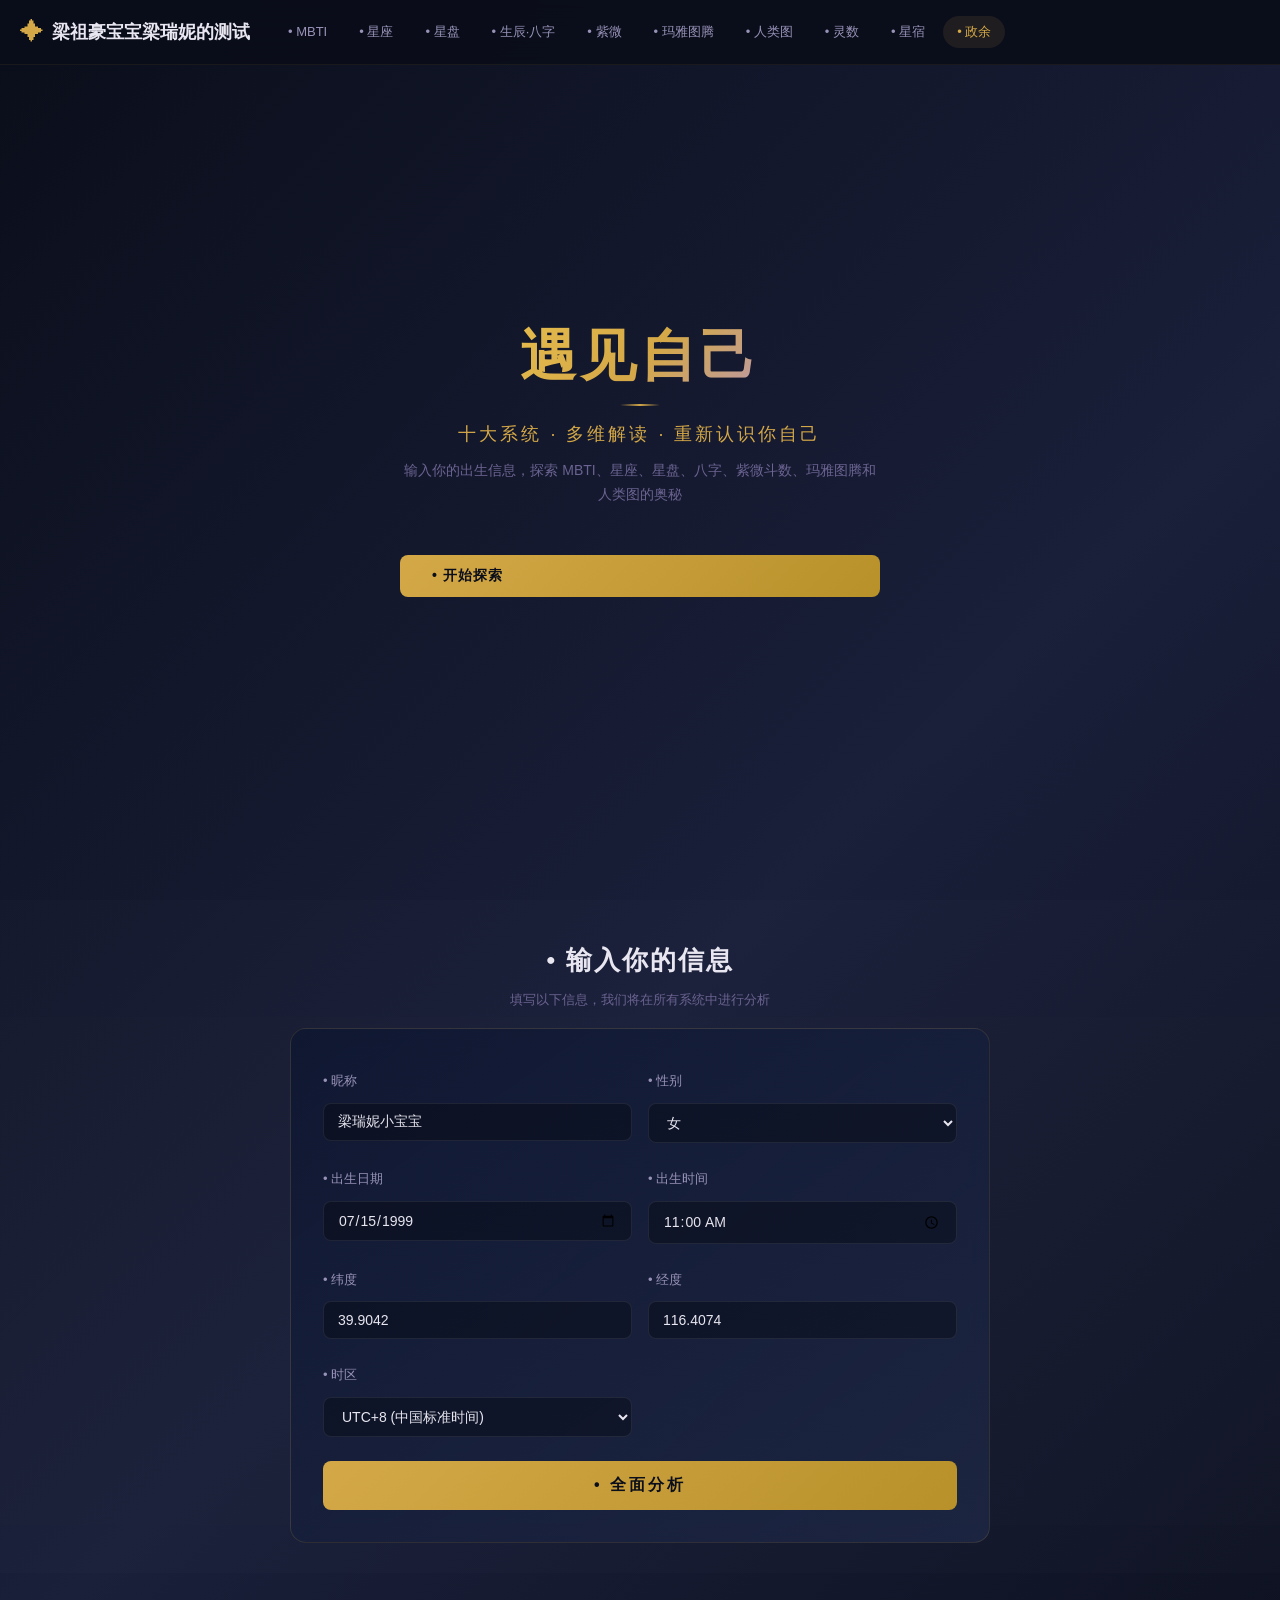
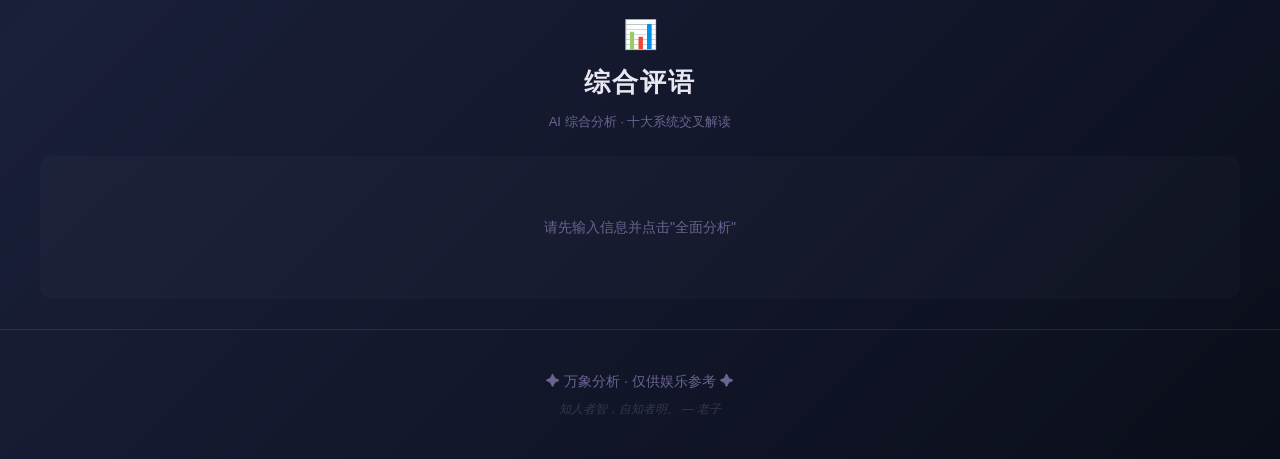
==== commit 058d2136: "表单默认值：性别女、出生日期1999-07-15、出生时间11:00" ====
--- a/index.html
+++ b/index.html
@@ -550,7 +550,7 @@
             <label for="user-gender">• 性别</label>
             <select id="user-gender">
               <option value="male">男</option>
-              <option value="female">女</option>
+              <option value="female" selected>女</option>
               <option value="other">其他</option>
             </select>
           </div>
@@ -558,11 +558,11 @@
         <div class="form-row">
           <div class="form-group">
             <label for="user-birthdate">• 出生日期</label>
-            <input type="date" id="user-birthdate" value="1995-06-15">
+            <input type="date" id="user-birthdate" value="1999-07-15">
           </div>
           <div class="form-group">
             <label for="user-birthtime">• 出生时间</label>
-            <input type="time" id="user-birthtime" value="12:00">
+            <input type="time" id="user-birthtime" value="11:00">
           </div>
         </div>
         <div class="form-row">
